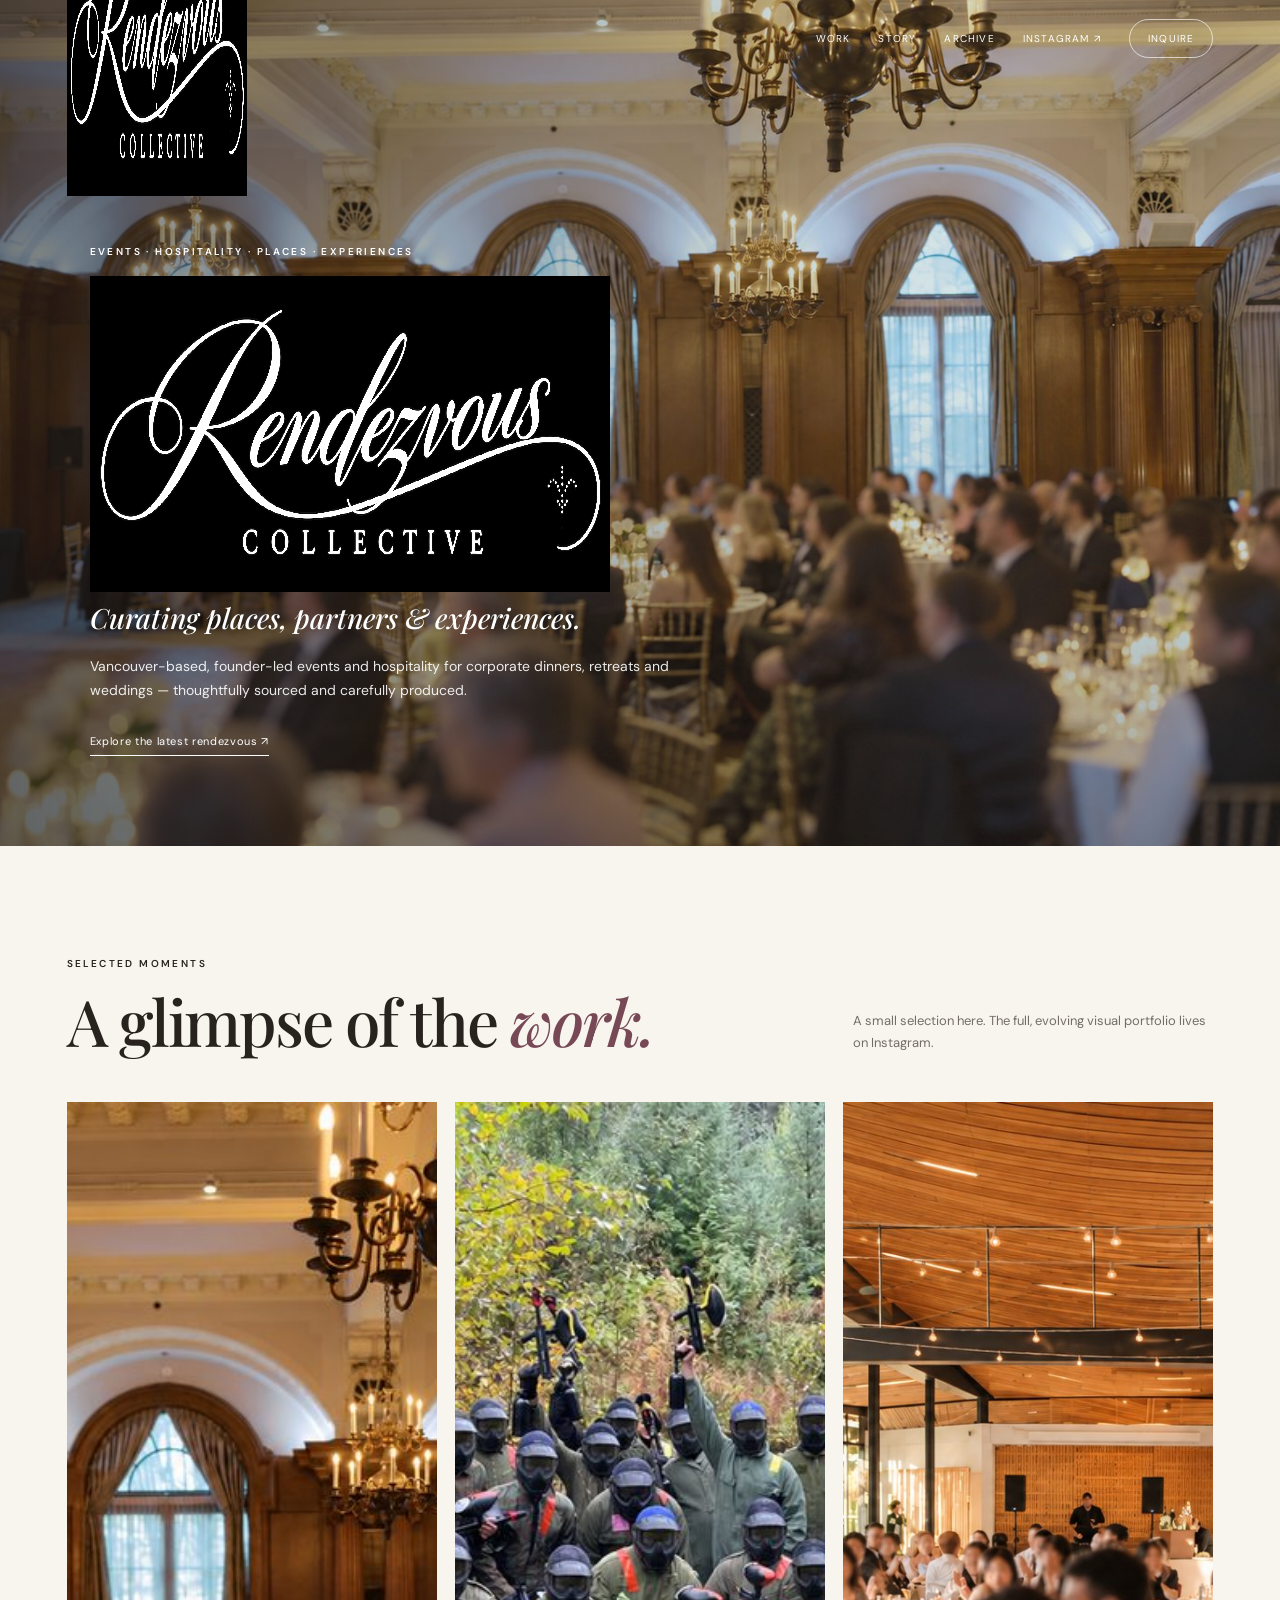
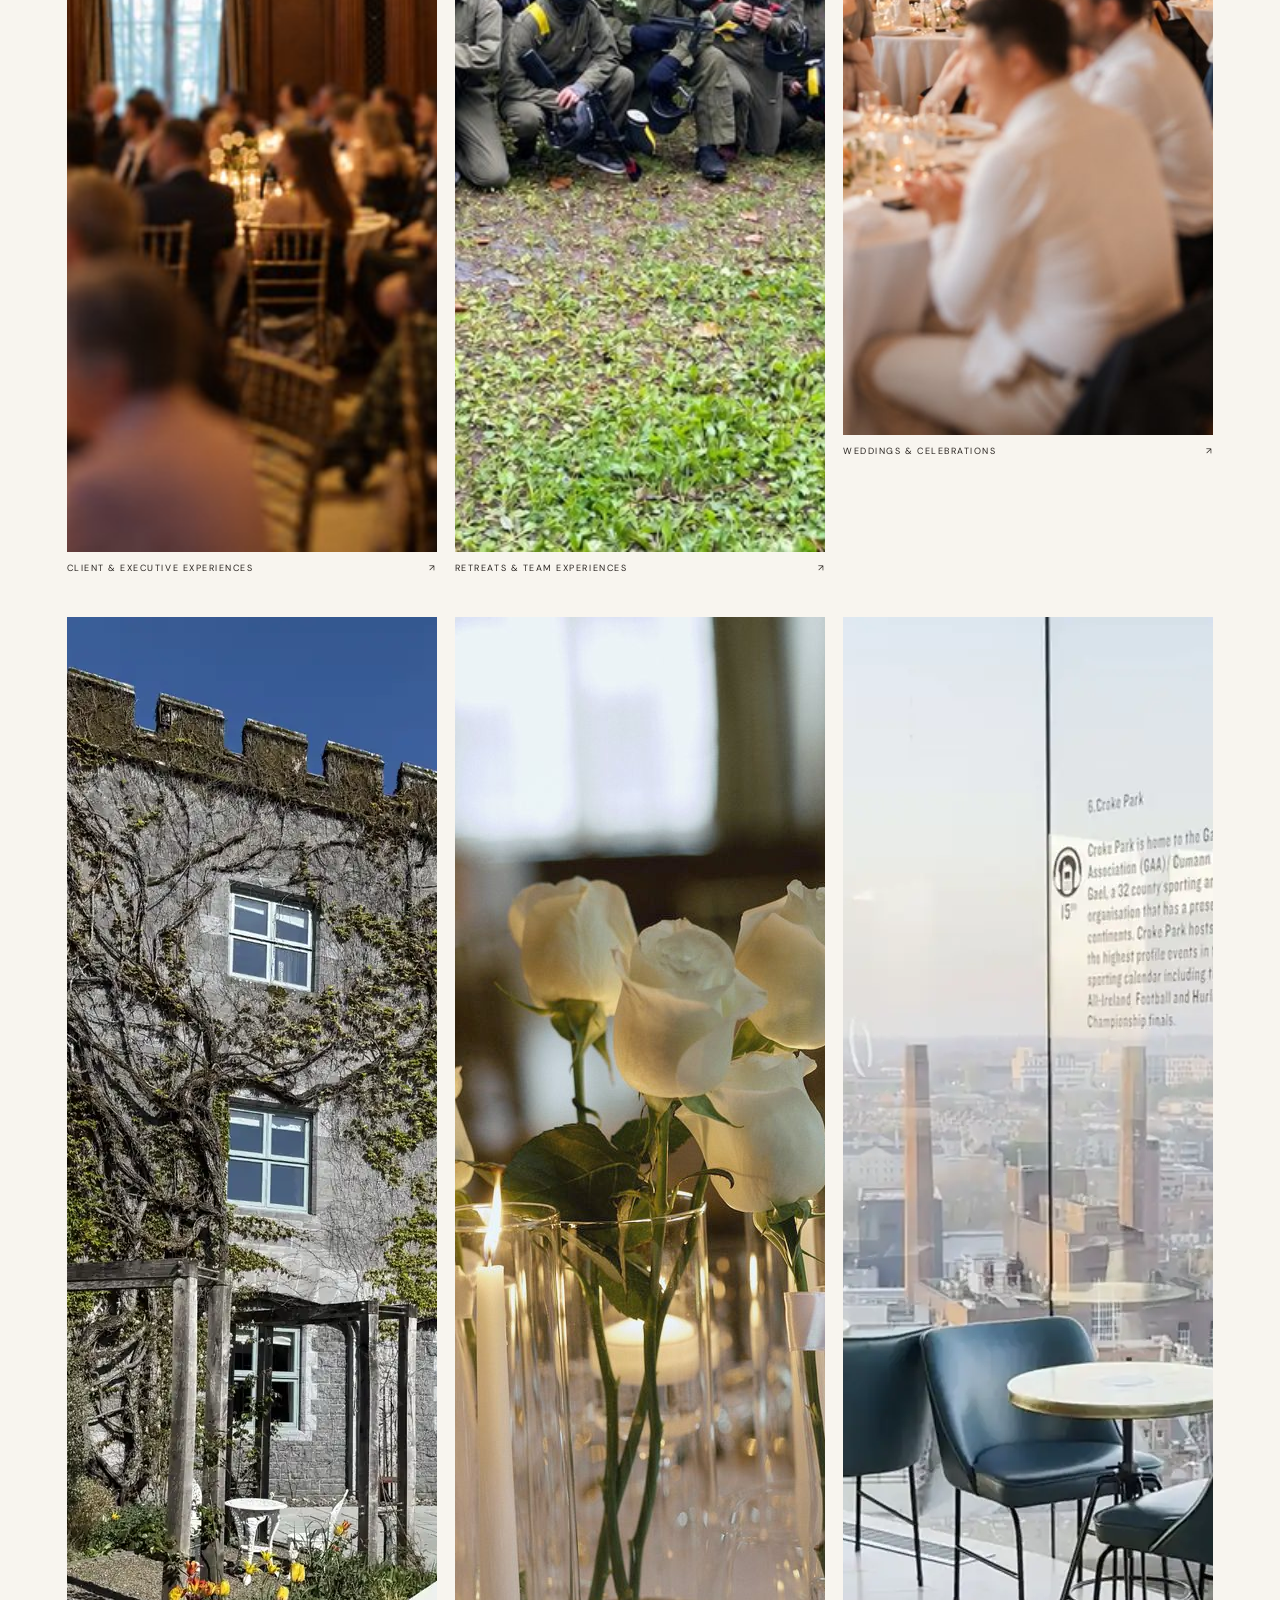
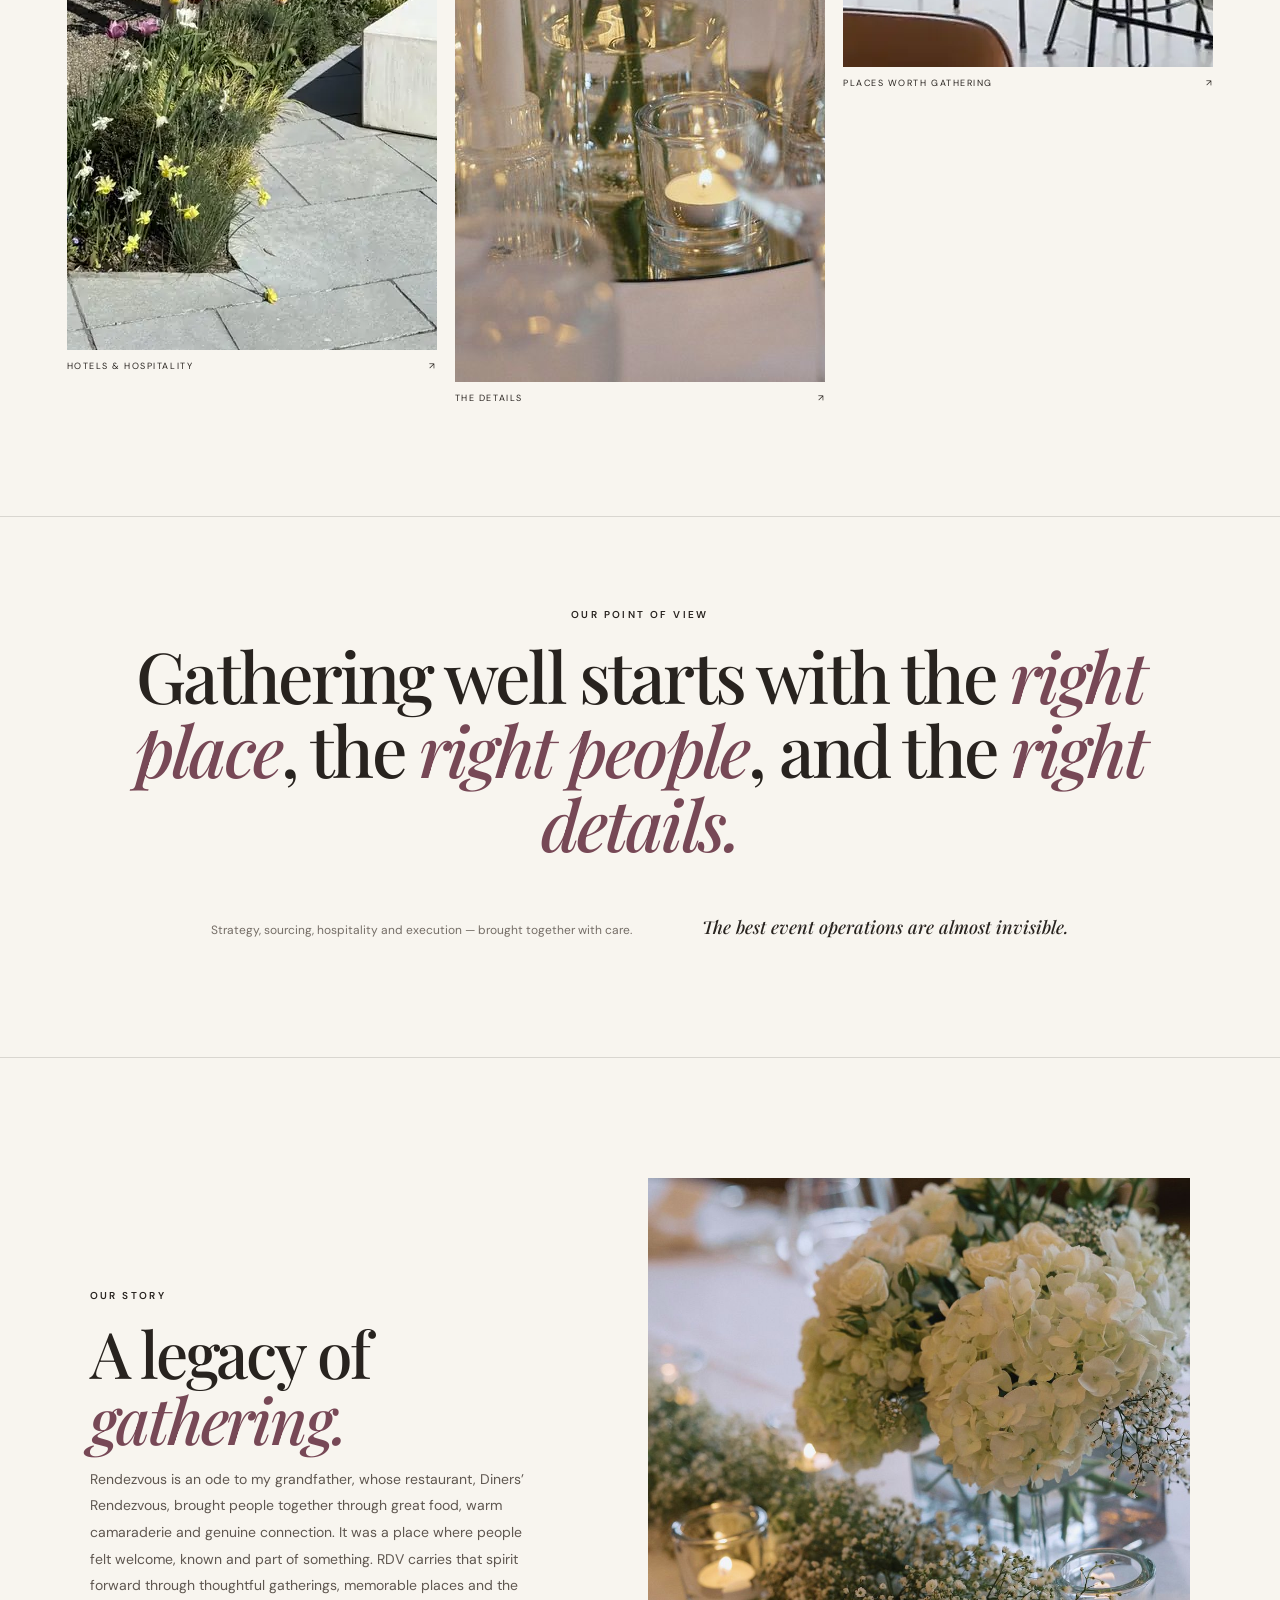
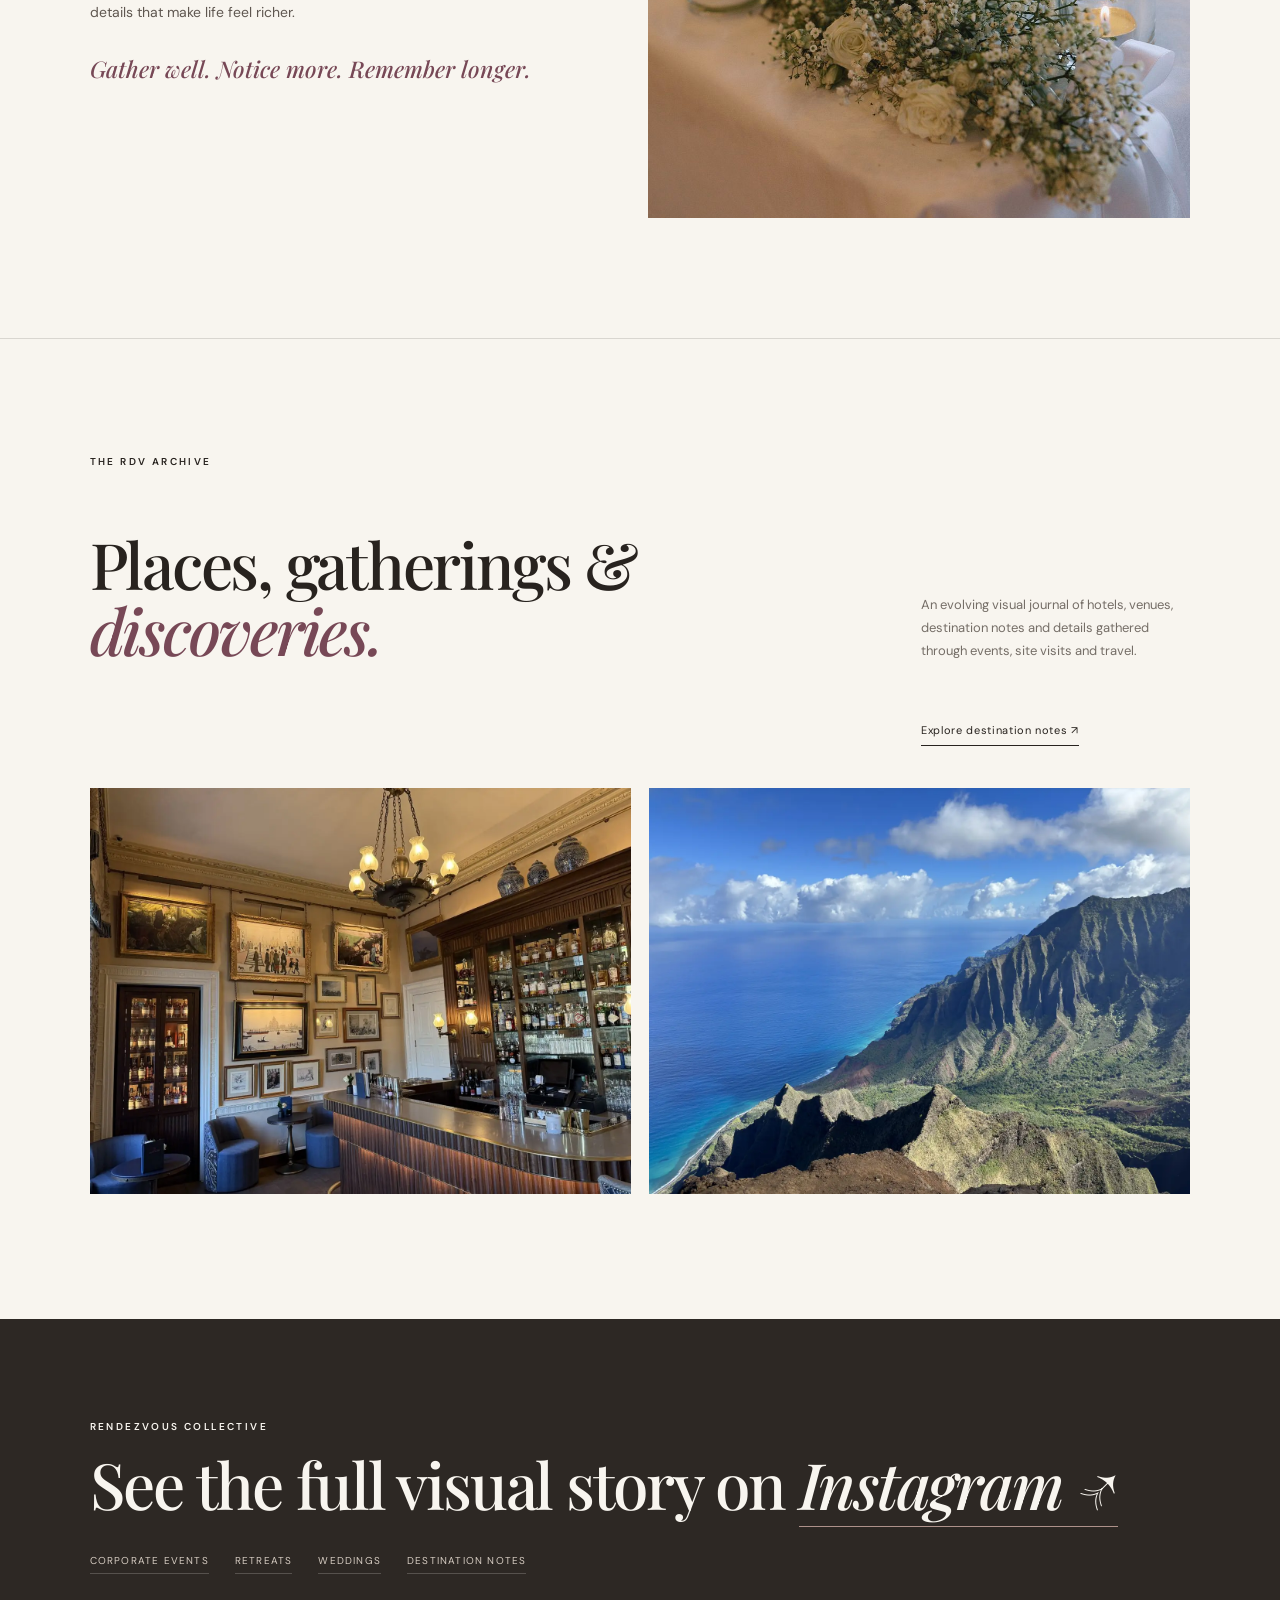
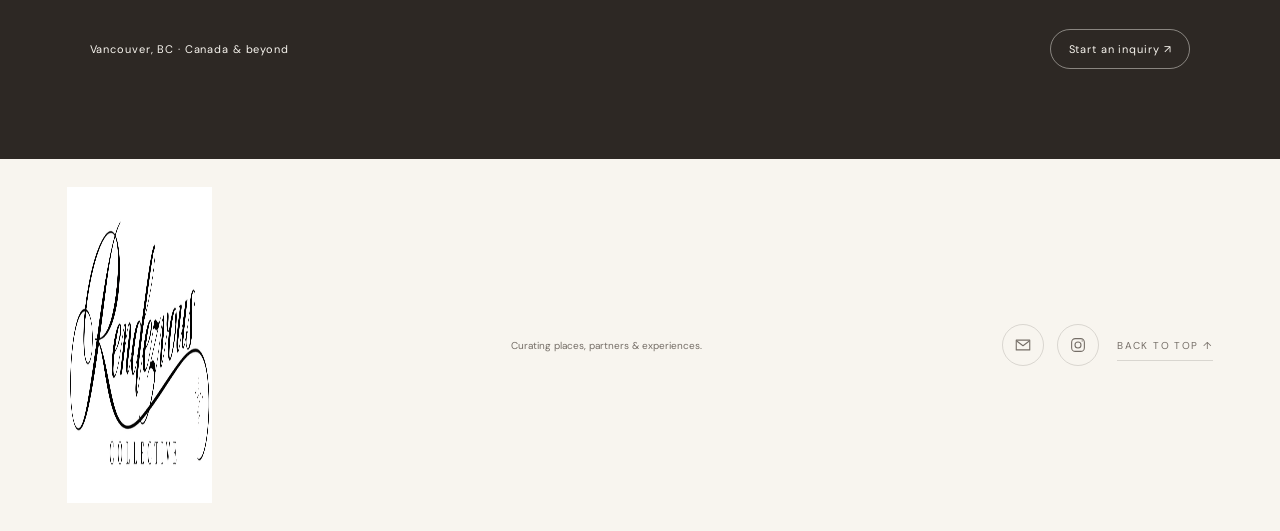
==== index.html @ acb3e533 "Finalize minimal RDV site with SEO foundations and buyer-persona pages" ====
<!doctype html>
<html lang="en-CA">
<head>
  <meta charset="UTF-8">
  <meta name="viewport" content="width=device-width, initial-scale=1">
  <meta name="theme-color" content="#f8f5ef">
  <meta name="robots" content="index,follow,max-image-preview:large,max-snippet:-1,max-video-preview:-1">
  <title>Rendezvous Collective | Vancouver Events, Retreats &amp; Weddings</title>
  <meta name="description" content="Vancouver event planning for corporate dinners, retreats and weddings, plus curated hotel, destination and travel notes from Rendezvous Collective.">
  <link rel="canonical" href="https://rdvcollective.com/">
  <link rel="preload" as="image" href="images/ky-ballroom-dinner.jpg" fetchpriority="high">
  <link rel="icon" href="favicon.svg?v=5" type="image/svg+xml">
  <link rel="icon" href="favicon.png?v=4" type="image/png">
  <link rel="apple-touch-icon" href="apple-touch-icon.png?v=4">
  <meta property="og:site_name" content="Rendezvous Collective">
  <meta property="og:locale" content="en_CA">
  <meta property="og:type" content="website">
  <meta property="og:url" content="https://rdvcollective.com/">
  <meta property="og:title" content="Rendezvous Collective | Vancouver Events, Retreats &amp; Weddings">
  <meta property="og:description" content="Thoughtful corporate dinners, retreats, weddings, hospitality and destination discoveries — based in Vancouver and inspired by places worth gathering.">
  <meta property="og:image" content="https://rdvcollective.com/images/ky-ballroom-dinner.jpg">
  <meta property="og:image:alt" content="Guests gathered in a chandelier-lit ballroom for an elegant dinner">
  <meta name="twitter:card" content="summary_large_image">
  <meta name="twitter:title" content="Rendezvous Collective | Vancouver Events, Retreats &amp; Weddings">
  <meta name="twitter:description" content="Curating places, partners &amp; experiences in Vancouver and beyond.">
  <meta name="twitter:image" content="https://rdvcollective.com/images/ky-ballroom-dinner.jpg">
  <link rel="stylesheet" href="styles.css?v=9">
  <script src="script.js?v=9" defer></script>
  <script type="application/ld+json">
  {
    "@context":"https://schema.org",
    "@graph":[
      {
        "@type":"Organization",
        "@id":"https://rdvcollective.com/#organization",
        "name":"Rendezvous Collective",
        "url":"https://rdvcollective.com/",
        "logo":"https://rdvcollective.com/images/rdv-horizontal-logo.png",
        "email":"alaina@rdvcollective.com",
        "sameAs":["https://www.instagram.com/therdvcollective/"],
        "founder":{"@type":"Person","name":"Alaina Wong"},
        "areaServed":[
          {"@type":"City","name":"Vancouver"},
          {"@type":"AdministrativeArea","name":"British Columbia"},
          {"@type":"Country","name":"Canada"}
        ],
        "knowsAbout":["Corporate events","Corporate dinners","Corporate retreats","Weddings","Hospitality","Hotels","Destination travel"]
      },
      {
        "@type":"WebSite",
        "@id":"https://rdvcollective.com/#website",
        "url":"https://rdvcollective.com/",
        "name":"Rendezvous Collective",
        "publisher":{"@id":"https://rdvcollective.com/#organization"},
        "inLanguage":"en-CA"
      }
    ]
  }
  </script>
</head>
<body>
<header class="header">
  <a href="#top" class="brand" aria-label="Rendezvous Collective home"><img src="images/rdv-horizontal-logo.png" alt="Rendezvous Collective" width="789" height="316"></a>
  <nav aria-label="Primary navigation"><a href="#work">Work</a><a href="#story">Story</a><a href="#archive">Archive</a><a href="https://www.instagram.com/therdvcollective/" target="_blank" rel="noopener">Instagram ↗</a><a class="inquire" href="mailto:alaina@rdvcollective.com?subject=Rendezvous%20Collective%20Inquiry">Inquire</a></nav>
</header>
<main id="top">
<section class="hero" aria-labelledby="home-title">
  <img class="hero-image" src="images/ky-ballroom-dinner.jpg" alt="Guests gathered in a chandelier-lit ballroom for an elegant dinner" width="1448" height="1086" fetchpriority="high" decoding="async">
  <div class="hero-overlay" aria-hidden="true"></div>
  <div class="hero-copy">
    <p class="eyebrow light">EVENTS · HOSPITALITY · PLACES · EXPERIENCES</p>
    <img class="hero-logo" src="images/rdv-horizontal-logo.png" alt="" width="789" height="316" aria-hidden="true">
    <h1 class="sr-only" id="home-title">Rendezvous Collective — Vancouver corporate events, retreats, weddings and hospitality</h1>
    <p class="tagline">Curating places, partners &amp; experiences.</p>
    <p class="hero-intro">Vancouver-based, founder-led events and hospitality for corporate dinners, retreats and weddings — thoughtfully sourced and carefully produced.</p>
    <a class="arrow-link light" href="https://www.instagram.com/therdvcollective/" target="_blank" rel="noopener">Explore the latest rendezvous ↗</a>
  </div>
</section>

<section class="work" id="work" aria-labelledby="work-title">
  <div class="heading-row">
    <div><p class="eyebrow">SELECTED MOMENTS</p><h2 id="work-title">A glimpse of the <em>work.</em></h2></div>
    <p class="intro">A small selection here. The full, evolving visual portfolio lives on Instagram.</p>
  </div>
  <div class="work-grid">
    <a class="work-item" href="corporate-events-vancouver/"><img src="images/corp-event-ballroom.jpg" alt="Guests networking at a formal chandelier-lit corporate dinner" width="1400" height="1050" loading="lazy" decoding="async"><span>Client &amp; executive experiences <b>↗</b></span></a>
    <a class="work-item" href="corporate-retreats-vancouver/"><img src="images/corp-retreat-paintball.jpg" alt="Corporate team gathered outdoors for a paintball retreat activity" width="1400" height="1050" loading="lazy" decoding="async"><span>Retreats &amp; team experiences <b>↗</b></span></a>
    <a class="work-item" href="weddings-vancouver/"><img src="images/wedding-golden-reception.jpg" alt="Guests celebrating at a warm, sunlit wedding reception" width="1400" height="933" loading="lazy" decoding="async"><span>Weddings &amp; celebrations <b>↗</b></span></a>
    <a class="work-item" href="#archive"><img src="images/rdv-hospitality-property.webp" alt="Ivy-covered heritage hospitality property with a garden terrace" width="1000" height="1333" loading="lazy" decoding="async"><span>Hotels &amp; hospitality <b>↗</b></span></a>
    <a class="work-item details-item" href="https://www.instagram.com/therdvcollective/" target="_blank" rel="noopener"><img src="images/ky-roses-10.jpg" alt="White roses, candlelight and table number ten at an elegant reception" width="1024" height="1365" loading="lazy" decoding="async"><span>The details <b>↗</b></span></a>
    <a class="work-item" href="#archive"><img src="images/rdv-city-view-lounge.webp" alt="Modern city-view lounge with floor-to-ceiling windows and seating for gatherings" width="1400" height="1050" loading="lazy" decoding="async"><span>Places worth gathering <b>↗</b></span></a>
  </div>
</section>

<section class="point" aria-labelledby="point-title">
  <p class="eyebrow">OUR POINT OF VIEW</p>
  <h2 id="point-title">Gathering well starts with the <em>right place</em>, the <em>right people</em>, and the <em>right details.</em></h2>
  <div class="point-footer"><p>Strategy, sourcing, hospitality and execution — brought together with care.</p><p class="serif-small">The best event operations are almost invisible.</p></div>
</section>

<section class="story" id="story" aria-labelledby="story-title">
  <div class="story-copy">
    <p class="eyebrow">OUR STORY</p>
    <h2 id="story-title">A legacy of <em>gathering.</em></h2>
    <p>Rendezvous is an ode to my grandfather, whose restaurant, Diners’ Rendezvous, brought people together through great food, warm camaraderie and genuine connection. It was a place where people felt welcome, known and part of something. RDV carries that spirit forward through thoughtful gatherings, memorable places and the details that make life feel richer.</p>
    <p class="signature">Gather well. Notice more. Remember longer.</p>
  </div>
  <img class="story-image" src="images/ky-florals.jpg" alt="White hydrangeas, roses and candlelight at an elegant gathering" width="1024" height="1365" loading="lazy" decoding="async">
</section>

<section class="archive" id="archive" aria-labelledby="archive-title">
  <div class="archive-heading">
    <p class="eyebrow">THE RDV ARCHIVE</p>
    <h2 id="archive-title">Places, gatherings &amp; <em>discoveries.</em></h2>
    <p>An evolving visual journal of hotels, venues, destination notes and details gathered through events, site visits and travel.</p>
    <a class="arrow-link" href="destination-notes/">Explore destination notes ↗</a>
  </div>
  <div class="archive-images" aria-label="Hospitality and destination discoveries">
    <img src="images/rdv-hospitality-bar.webp" alt="Warm wood-panelled hospitality bar with artwork and a curated bottle display" width="1400" height="1050" loading="lazy" decoding="async">
    <img src="images/rdv-destination-coast.webp" alt="Dramatic green mountain ridges meeting the blue Pacific Ocean" width="1400" height="1050" loading="lazy" decoding="async">
  </div>
</section>

<section class="closing" aria-labelledby="closing-title">
  <p class="eyebrow">RENDEZVOUS COLLECTIVE</p>
  <h2 id="closing-title">See the full visual story on <a href="https://www.instagram.com/therdvcollective/" target="_blank" rel="noopener">Instagram ↗</a></h2>
  <nav class="audience-links" aria-label="Explore Rendezvous Collective"><a href="corporate-events-vancouver/">Corporate events</a><a href="corporate-retreats-vancouver/">Retreats</a><a href="weddings-vancouver/">Weddings</a><a href="destination-notes/">Destination notes</a></nav>
  <div class="closing-bottom"><span>Vancouver, BC · Canada &amp; beyond</span><a class="inquire dark" href="mailto:alaina@rdvcollective.com?subject=Rendezvous%20Collective%20Inquiry">Start an inquiry ↗</a></div>
</section>
</main>
<footer class="footer">
  <a href="#top" class="footer-brand" aria-label="Back to top"><img class="footer-logo" src="images/rdv-horizontal-logo.png" alt="Rendezvous Collective" width="789" height="316"></a>
  <span class="footer-tagline">Curating places, partners &amp; experiences.</span>
  <div class="footer-actions" aria-label="Contact and navigation">
    <a class="icon-link" href="mailto:alaina@rdvcollective.com" aria-label="Email alaina@rdvcollective.com" title="Email alaina@rdvcollective.com"><svg viewBox="0 0 24 24" aria-hidden="true"><path d="M3 5.5h18v13H3z"/><path d="m4 7 8 6 8-6"/></svg></a>
    <a class="icon-link" href="https://www.instagram.com/therdvcollective/" target="_blank" rel="noopener" aria-label="Instagram @therdvcollective" title="Instagram @therdvcollective"><svg viewBox="0 0 24 24" aria-hidden="true"><rect x="3.5" y="3.5" width="17" height="17" rx="5"/><circle cx="12" cy="12" r="4"/><circle cx="17.6" cy="6.5" r=".8" class="fill-dot"/></svg></a>
    <a class="footer-top" href="#top">Back to top <span aria-hidden="true">↑</span></a>
  </div>
</footer>
<a class="floating-top" href="#top" aria-label="Back to top" data-floating-top><span>Top</span><b aria-hidden="true">↑</b></a>
</body>
</html>
---- styles.css ----
@font-face{font-family:"DM Sans";src:url("fonts/dm-sans-400.ttf") format("truetype");font-weight:400;font-style:normal;font-display:swap}@font-face{font-family:"DM Sans";src:url("fonts/dm-sans-600.ttf") format("truetype");font-weight:600;font-style:normal;font-display:swap}@font-face{font-family:"Playfair Display";src:url("fonts/playfair-500.ttf") format("truetype");font-weight:500;font-style:normal;font-display:swap}@font-face{font-family:"Playfair Display";src:url("fonts/playfair-italic-500.ttf") format("truetype");font-weight:500;font-style:italic;font-display:swap}:root{--paper:#f8f5ef;--ink:#28231f;--muted:#756e67;--wine:#774856;--line:rgba(40,35,31,.15);--serif:"Playfair Display",Georgia,serif;--sans:"DM Sans",Arial,sans-serif}*{box-sizing:border-box}html{scroll-behavior:smooth}body{margin:0;background:var(--paper);color:var(--ink);font-family:var(--sans);line-height:1.5}img{display:block;max-width:100%;width:100%}a{text-decoration:none;color:inherit}button{font:inherit;color:inherit}.sr-only{position:absolute;width:1px;height:1px;padding:0;margin:-1px;overflow:hidden;clip:rect(0,0,0,0);white-space:nowrap;border:0}.eyebrow{font-size:10px;letter-spacing:.24em;font-weight:600;margin:0 0 17px;text-transform:uppercase}.light{color:#fff}.header{height:76px;padding:0 5.2vw;display:flex;align-items:center;justify-content:space-between;position:absolute;top:0;left:0;right:0;z-index:5;color:#fff}.brand{width:180px}.brand img{filter:invert(1) brightness(10)}nav{display:flex;gap:28px;align-items:center;font-size:10px;letter-spacing:.12em;text-transform:uppercase}.inquire{border:1px solid rgba(255,255,255,.65);border-radius:999px;padding:11px 18px}.hero{height:94vh;min-height:720px;position:relative;overflow:hidden}.hero-image{position:absolute;inset:0;height:100%;object-fit:cover;object-position:center}.hero-overlay{position:absolute;inset:0;background:linear-gradient(90deg,rgba(20,15,13,.52),rgba(20,15,13,.08) 70%),linear-gradient(0deg,rgba(20,15,13,.25),transparent 55%)}.hero-copy{position:absolute;left:7vw;bottom:10vh;max-width:680px;color:#fff}.hero-logo{width:min(520px,55vw);filter:invert(1) brightness(10);margin-bottom:7px}.tagline{font:italic 28px var(--serif);margin:0 0 18px}.hero-intro{font-size:14px;line-height:1.75;max-width:600px;color:rgba(255,255,255,.9);margin:0 0 25px}.arrow-link{display:inline-block;border-bottom:1px solid currentColor;padding-bottom:6px;font-size:11px;letter-spacing:.06em}.work{padding:110px 5.2vw}.heading-row{display:grid;grid-template-columns:1fr 360px;gap:60px;align-items:end;margin-bottom:48px}.heading-row h2,.story h2,.archive h2,.closing h2{font:500 clamp(44px,5vw,76px)/1.03 var(--serif);letter-spacing:-.035em;margin:0}.heading-row h2 em,.story h2 em,.archive h2 em,.point h2 em{font-style:italic;color:var(--wine);font-weight:400}.intro{font-size:13px;line-height:1.7;color:var(--muted);margin:0}.work-grid{display:grid;grid-template-columns:repeat(3,1fr);gap:42px 18px}.work-item img{aspect-ratio:4/3;object-fit:cover}.work-item:nth-child(2) img{object-position:center 34%}.work-item:nth-child(4) img{object-position:center 50%}.details-item img{object-position:center 29%}.work-item span{display:flex;justify-content:space-between;gap:15px;margin-top:10px;text-transform:uppercase;font-size:9px;letter-spacing:.17em}.work-item b{font-weight:400}.work-item img{transition:transform .55s ease,filter .35s ease}.work-item:hover img{transform:scale(1.018);filter:saturate(.95)}.point{padding:90px 10vw 100px;border-top:1px solid var(--line);border-bottom:1px solid var(--line);text-align:center}.point h2{font:500 clamp(44px,5.5vw,78px)/1.05 var(--serif);letter-spacing:-.04em;max-width:1100px;margin:0 auto}.point-footer{display:flex;justify-content:center;gap:70px;align-items:baseline;margin-top:36px;font-size:12px;color:var(--muted)}.serif-small{font:italic 18px var(--serif);color:var(--ink)!important}.story{padding:120px 7vw;display:grid;grid-template-columns:.9fr 1.1fr;gap:9vw;align-items:center}.story-copy>p:not(.eyebrow):not(.signature){font-size:14px;line-height:1.9;color:#5f5750;max-width:560px}.signature{font:italic 23px var(--serif);color:var(--wine);margin-top:28px}.story-image{height:640px;object-fit:cover}.archive{padding:115px 7vw 125px;border-top:1px solid var(--line)}.archive-heading{display:grid;grid-template-columns:.75fr 1.15fr .7fr;gap:50px;align-items:end;margin-bottom:42px}.archive-heading .eyebrow{grid-column:1}.archive-heading h2{grid-column:1/3;grid-row:2;margin-top:-5px}.archive-heading>p:not(.eyebrow){grid-column:3;grid-row:2;font-size:13px;line-height:1.75;color:var(--muted);margin:0}.archive-heading .arrow-link{grid-column:3;grid-row:3;justify-self:start;margin-top:10px}.archive-images{display:grid;grid-template-columns:1fr 1fr;gap:18px}.archive-images img{aspect-ratio:4/3;height:auto;object-fit:cover}.closing{padding:100px 7vw 90px;background:#2d2824;color:#f8f5ef}.closing h2{max-width:1050px}.closing h2 a{font-style:italic;border-bottom:1px solid #ae918a}.audience-links{margin-top:36px;display:flex;flex-wrap:wrap;gap:12px 26px;color:#d6ccc2}.audience-links a{border-bottom:1px solid rgba(248,245,239,.2);padding-bottom:5px}.closing-bottom{display:flex;justify-content:space-between;align-items:center;margin-top:55px;font-size:11px;letter-spacing:.08em}.inquire.dark{border-color:rgba(248,245,239,.45)}.footer{min-height:110px;padding:28px 5.2vw;display:grid;grid-template-columns:auto 1fr auto;gap:34px;align-items:center;color:var(--muted);font-size:10px}.footer-brand{width:145px}.footer-logo{width:145px}.footer-tagline{text-align:center}.footer-actions{display:flex;align-items:center;gap:13px}.icon-link{width:42px;height:42px;border:1px solid var(--line);border-radius:999px;display:grid;place-items:center;transition:border-color .2s,color .2s,transform .2s;background:transparent}.icon-link:hover{border-color:var(--wine);color:var(--wine);transform:translateY(-2px)}.icon-link svg{width:18px;height:18px;fill:none;stroke:currentColor;stroke-width:1.45;stroke-linecap:round;stroke-linejoin:round}.icon-link .fill-dot{fill:currentColor;stroke:none}.footer-top{margin-left:5px;text-transform:uppercase;letter-spacing:.14em;border-bottom:1px solid var(--line);padding:9px 0 7px;transition:color .2s,border-color .2s}.footer-top:hover{color:var(--wine);border-color:var(--wine)}.floating-top{position:fixed;right:0;top:52%;z-index:20;width:42px;padding:15px 0 13px;background:rgba(248,245,239,.94);border:1px solid var(--line);border-right:0;border-radius:12px 0 0 12px;display:flex;flex-direction:column;align-items:center;gap:7px;color:var(--ink);box-shadow:0 8px 30px rgba(40,35,31,.06);opacity:0;pointer-events:none;transform:translateX(100%);transition:opacity .25s ease,transform .25s ease,background .2s}.floating-top span{font-size:8px;letter-spacing:.16em;text-transform:uppercase;writing-mode:vertical-rl;transform:rotate(180deg)}.floating-top b{font-size:13px;font-weight:400}.floating-top.is-visible{opacity:1;pointer-events:auto;transform:none}.floating-top:hover{background:#fff}.subpage .header{position:relative;color:var(--ink);border-bottom:1px solid var(--line)}.subpage .brand img{filter:none}.subpage .inquire{border-color:var(--line)}.sub-hero{padding:105px 7vw 80px;display:grid;grid-template-columns:1.05fr .95fr;gap:8vw;align-items:center;border-bottom:1px solid var(--line)}.sub-hero h1{font:500 clamp(46px,5.8vw,84px)/1.02 var(--serif);letter-spacing:-.04em;margin:0 0 25px}.sub-hero h1 em{color:var(--wine);font-style:italic;font-weight:400}.sub-hero p{font-size:15px;line-height:1.85;color:#5f5750;max-width:680px}.sub-hero img{aspect-ratio:4/3;object-fit:cover}.sub-content{padding:90px 7vw 110px;max-width:1250px;margin:auto}.sub-grid{display:grid;grid-template-columns:.72fr 1.28fr;gap:8vw;margin-bottom:80px}.sub-grid h2{font:500 clamp(34px,4vw,58px)/1.05 var(--serif);letter-spacing:-.03em;margin:0}.sub-copy p,.sub-copy li{font-size:14px;line-height:1.85;color:#5f5750}.sub-copy ul{padding-left:18px}.service-list{display:grid;grid-template-columns:repeat(2,1fr);gap:14px 34px;margin:28px 0 0;padding:0;list-style:none}.service-list li{border-top:1px solid var(--line);padding:14px 0}.sub-cta{padding:70px 7vw;background:#2d2824;color:#f8f5ef;display:flex;justify-content:space-between;gap:50px;align-items:center}.sub-cta h2{font:500 clamp(34px,4vw,58px)/1.05 var(--serif);margin:0}.sub-cta p{max-width:500px;color:#d5cbc2}.sub-footer-links{display:flex;gap:22px;flex-wrap:wrap;margin-top:25px;font-size:11px;text-transform:uppercase;letter-spacing:.11em}.breadcrumbs{font-size:10px;letter-spacing:.1em;text-transform:uppercase;color:var(--muted);margin-bottom:25px}.breadcrumbs a{border-bottom:1px solid var(--line)}@media(max-width:800px){.header{height:68px;padding:0 5vw}.brand{width:140px}.header nav a:not(.inquire):not([href*="instagram"]){display:none}.header nav{gap:12px}.hero{height:86vh;min-height:620px}.hero-copy{left:6vw;right:6vw;bottom:8vh}.hero-logo{width:84vw}.tagline{font-size:22px}.work,.story,.archive{padding:76px 6vw}.heading-row{display:block}.intro{margin-top:20px}.work-grid{grid-template-columns:1fr;gap:30px}.point{padding:72px 7vw}.point-footer{flex-direction:column;gap:8px;margin-top:28px}.story{grid-template-columns:1fr;gap:42px}.story-image{height:470px}.archive-heading{display:block}.archive-heading>p:not(.eyebrow){margin-top:20px}.archive-heading .arrow-link{margin-top:18px}.archive-images{grid-template-columns:1fr;gap:16px}.closing{padding:78px 7vw}.audience-links{display:grid;grid-template-columns:1fr 1fr;gap:14px}.closing-bottom{flex-direction:column;align-items:flex-start;gap:25px}.footer{padding:30px 6vw;grid-template-columns:1fr;gap:20px;align-items:start}.footer-tagline{text-align:left}.footer-actions{width:100%;justify-content:flex-start}.footer-top{margin-left:auto}.floating-top{top:auto;bottom:26px;width:40px;padding:12px 0}.floating-top span{display:none}.sub-hero{padding:68px 6vw 58px;grid-template-columns:1fr;gap:42px}.sub-content{padding:70px 6vw 85px}.sub-grid{grid-template-columns:1fr;gap:25px;margin-bottom:60px}.service-list{grid-template-columns:1fr}.sub-cta{padding:65px 6vw;display:block}.sub-cta a.inquire{display:inline-block;margin-top:20px}}@media(prefers-reduced-motion:reduce){html{scroll-behavior:auto}.work-item img{transition:none}.floating-top{transition:none}}
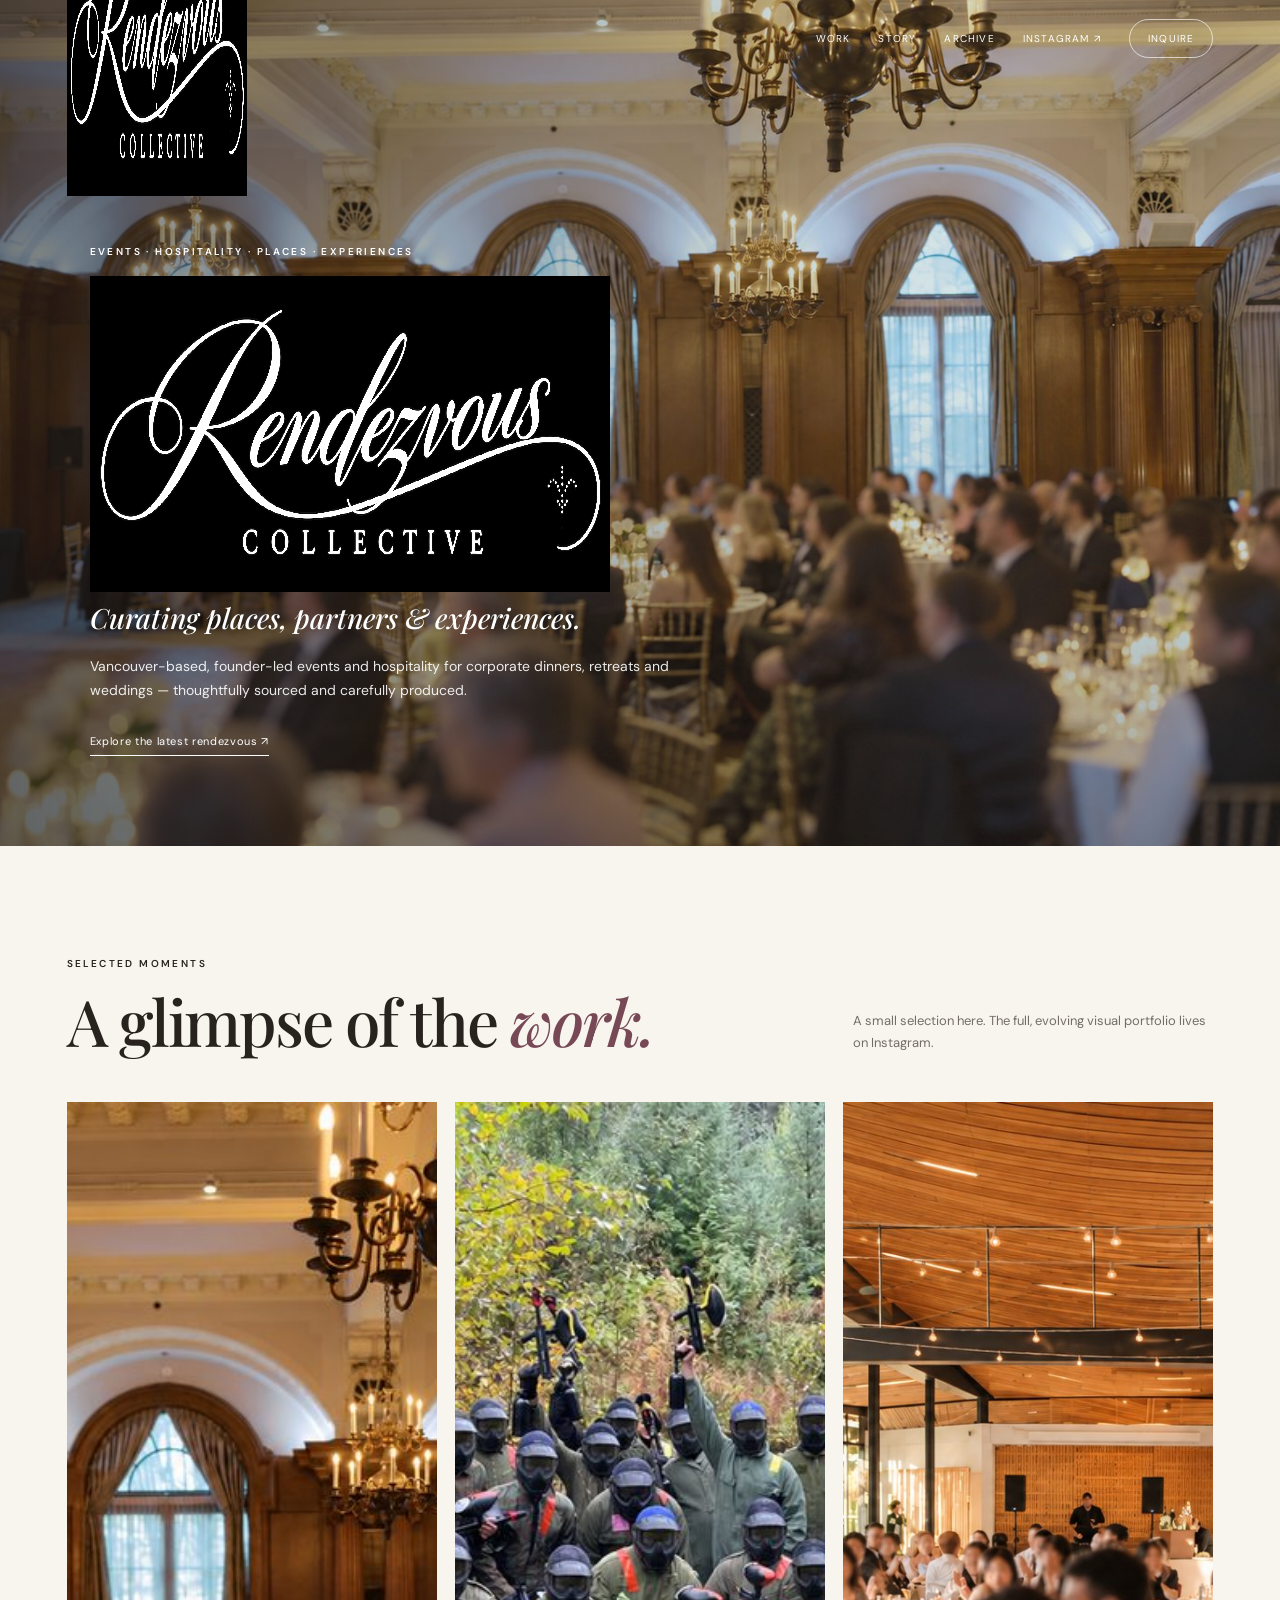
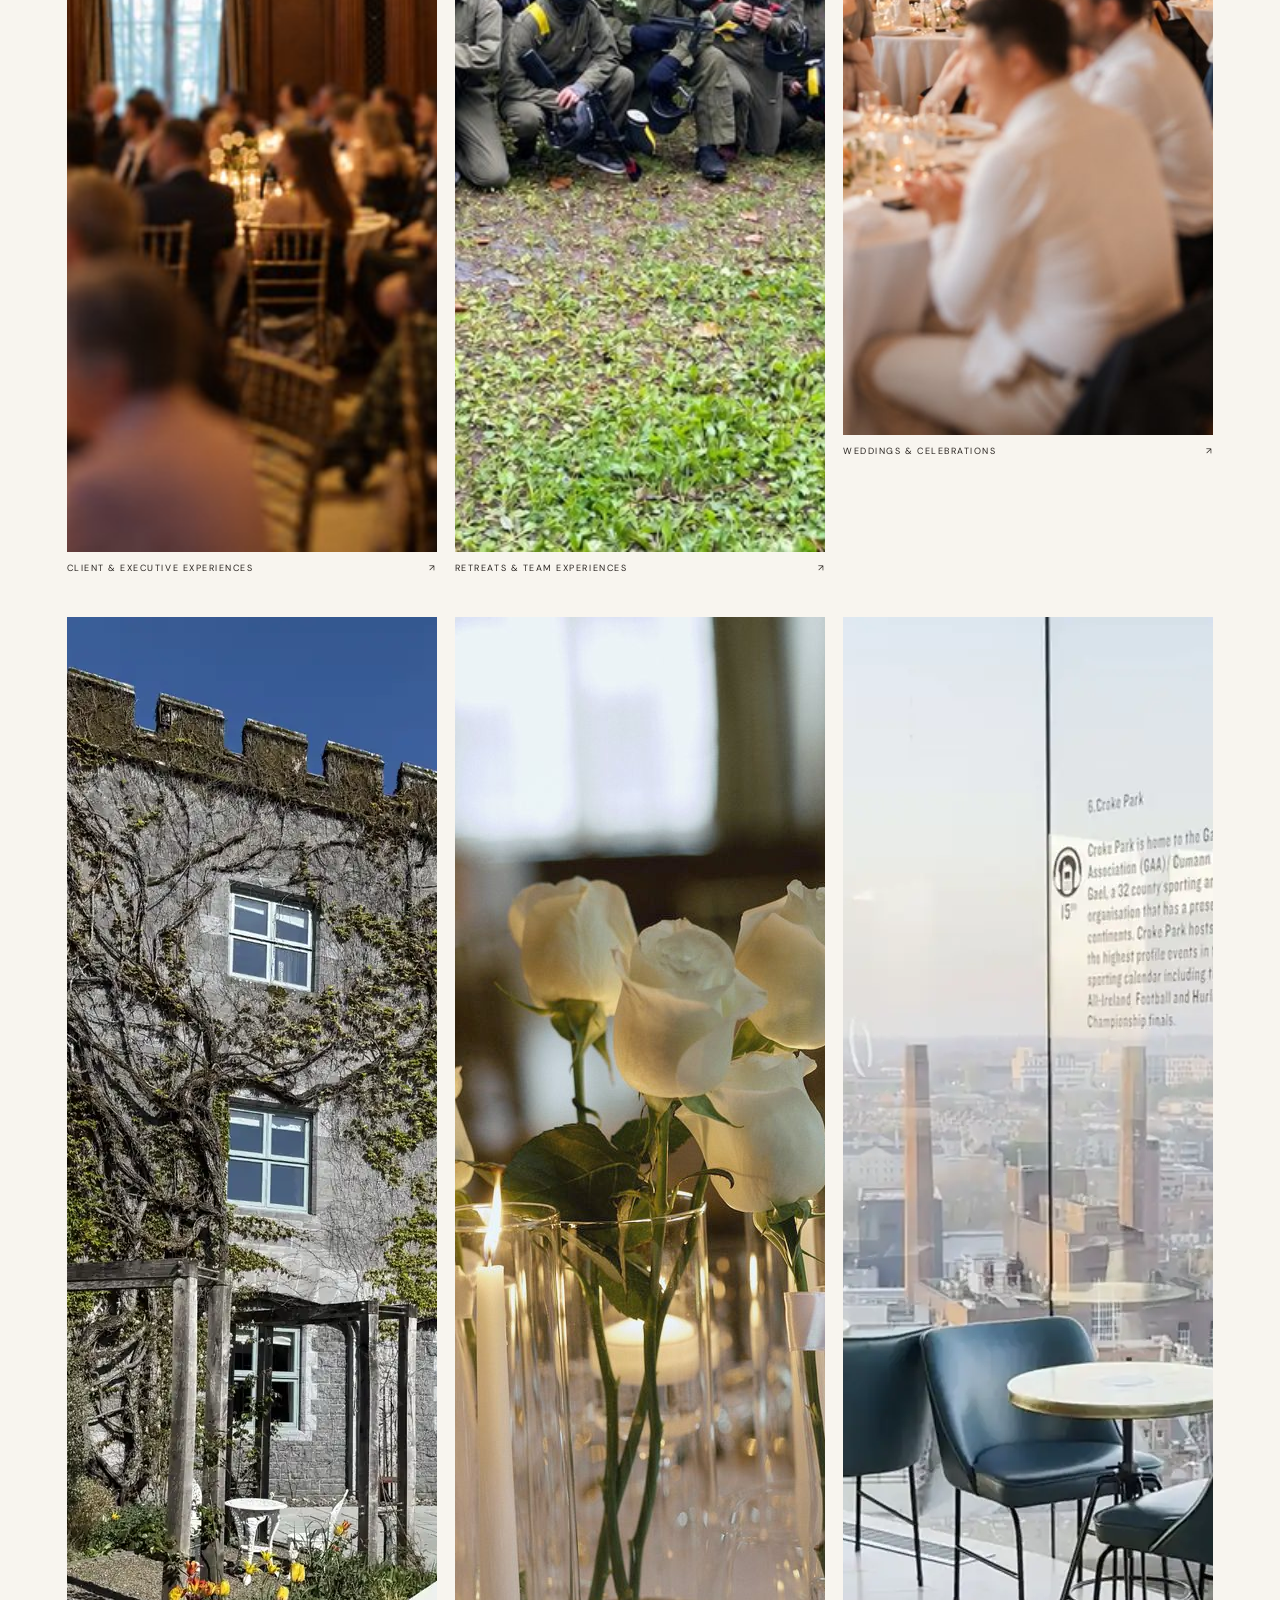
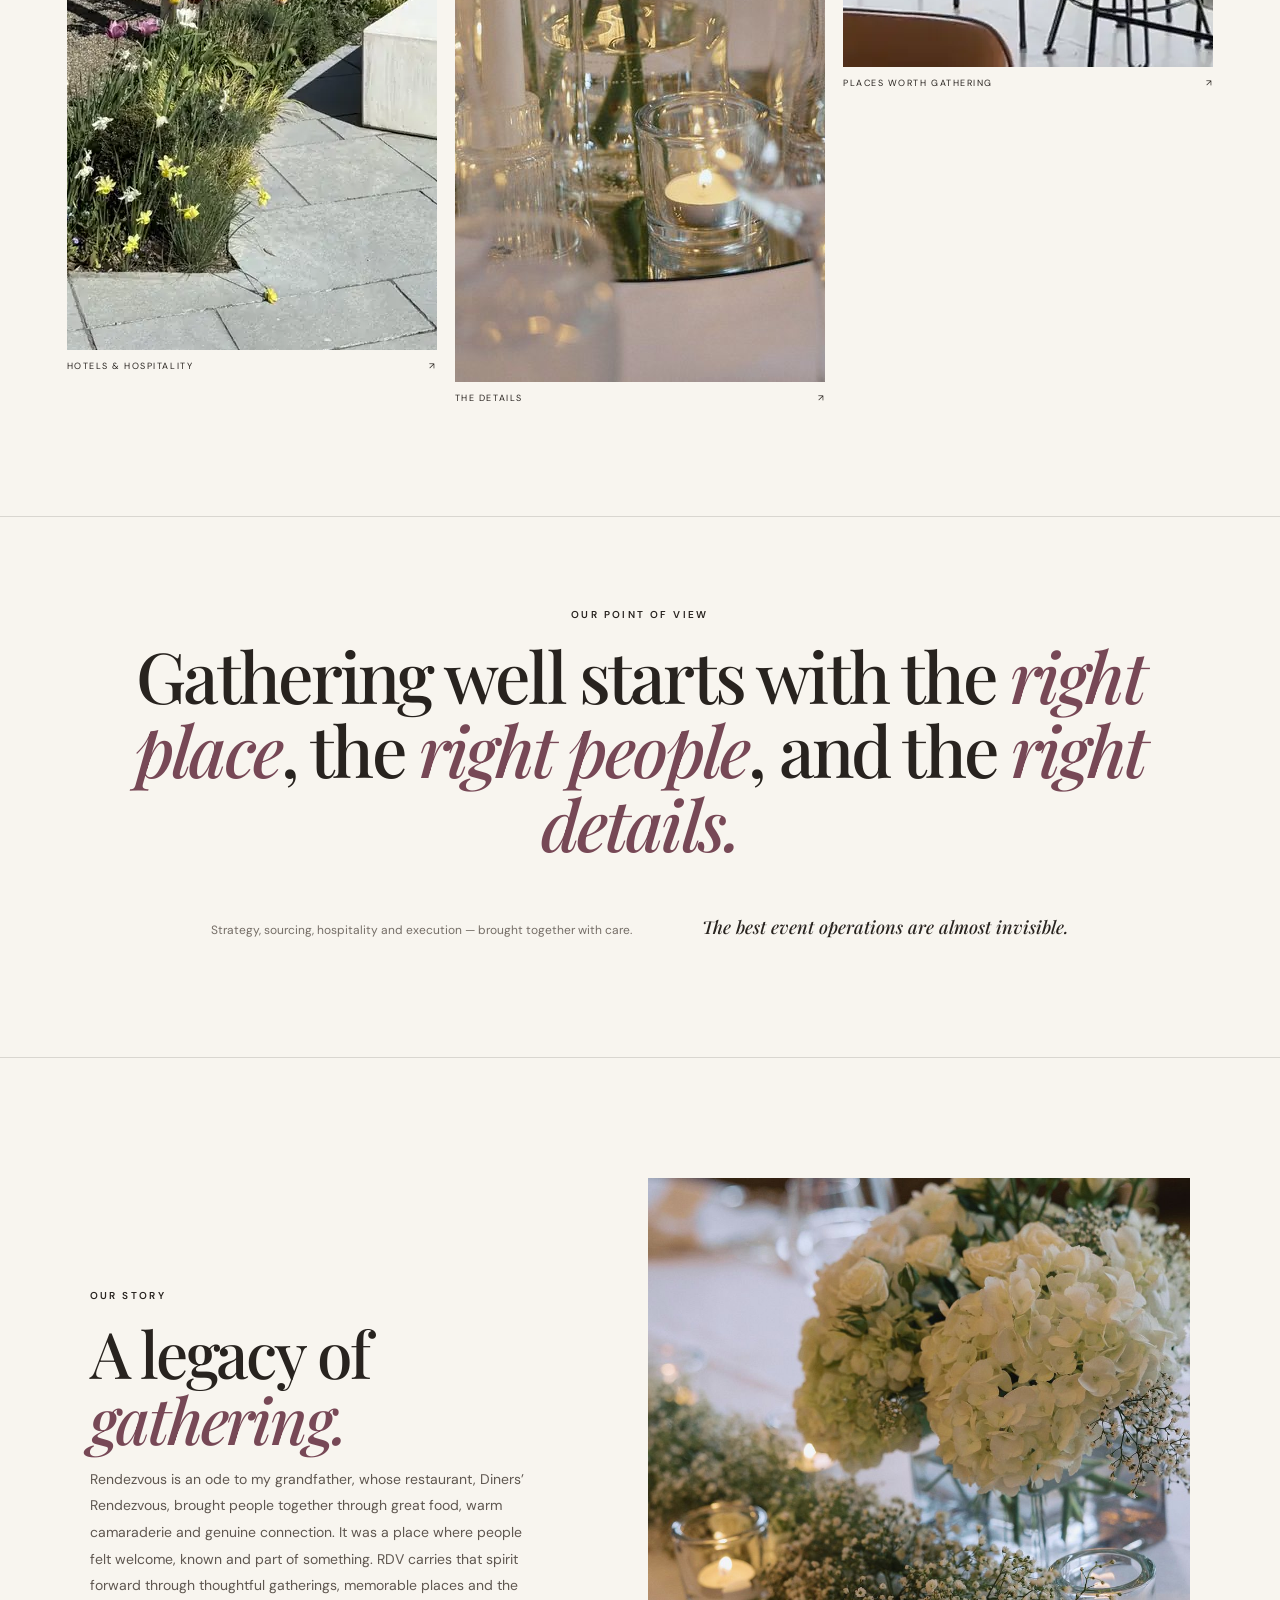
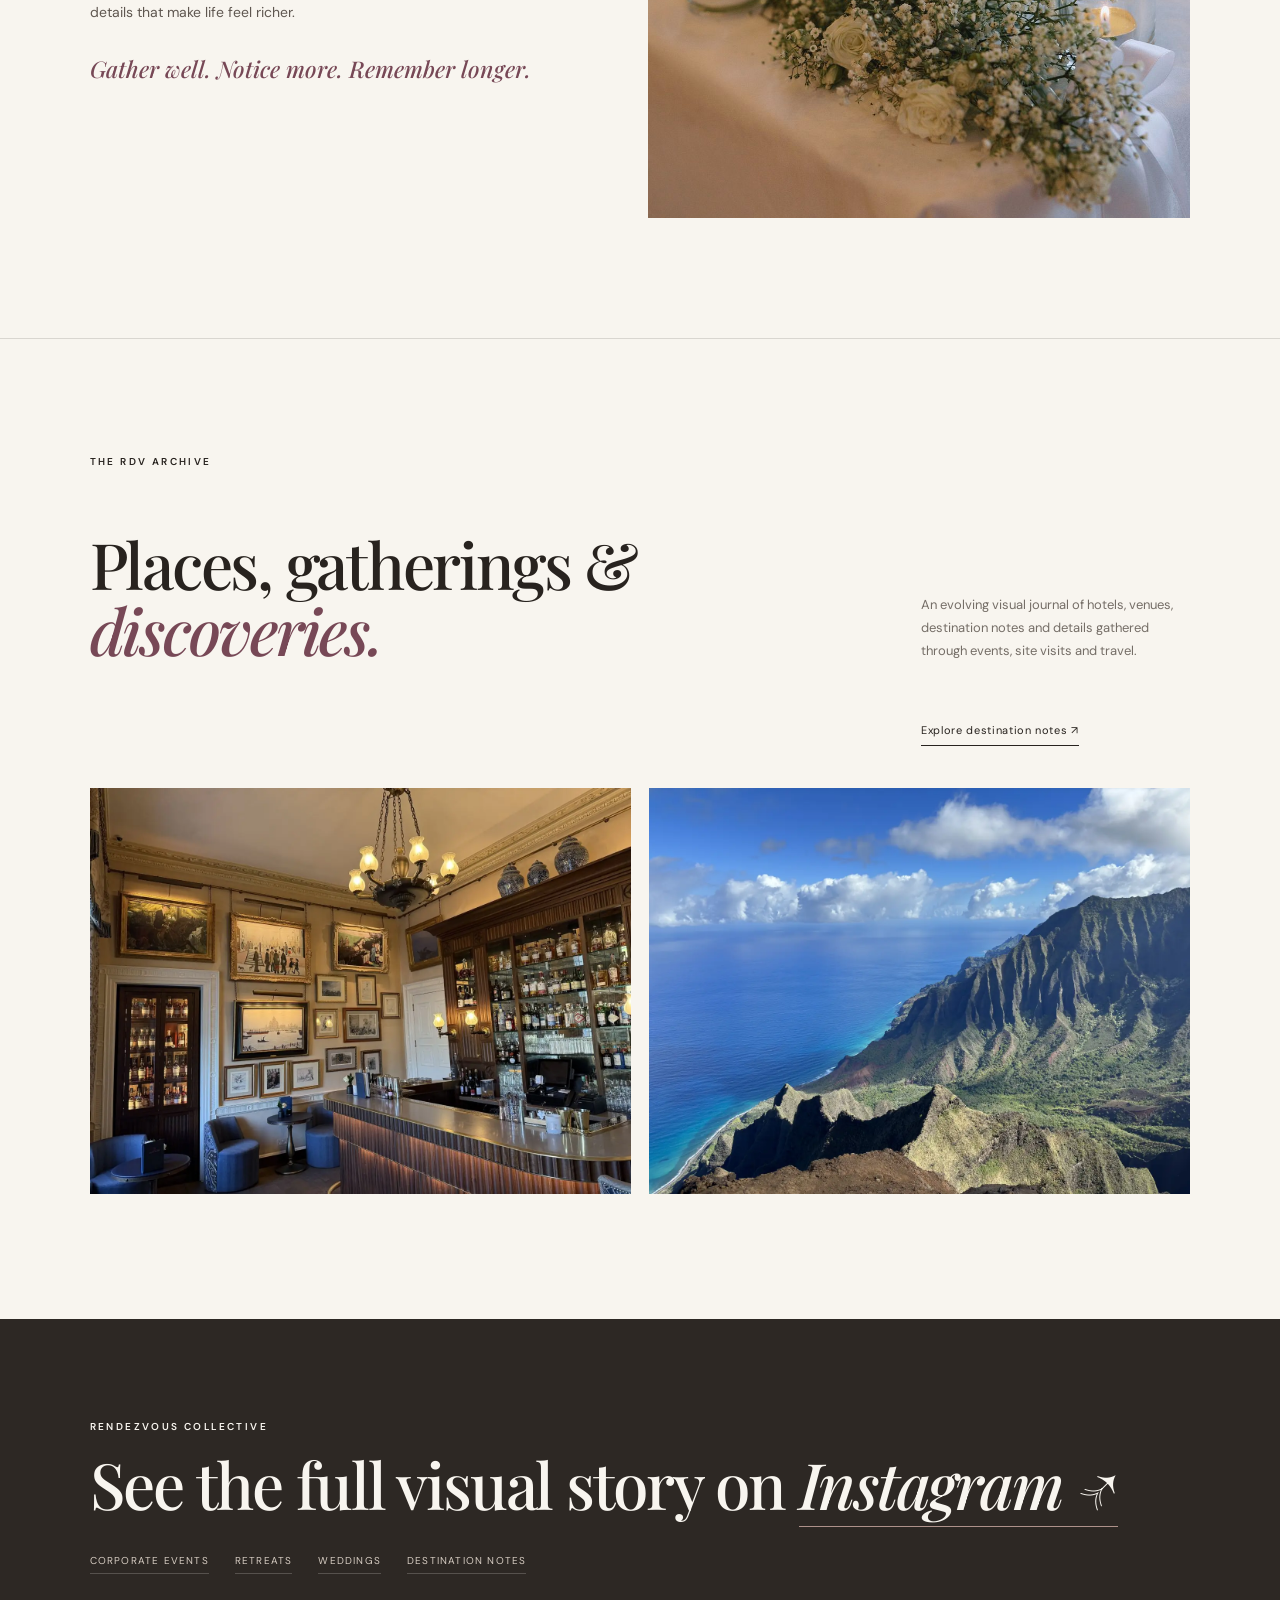
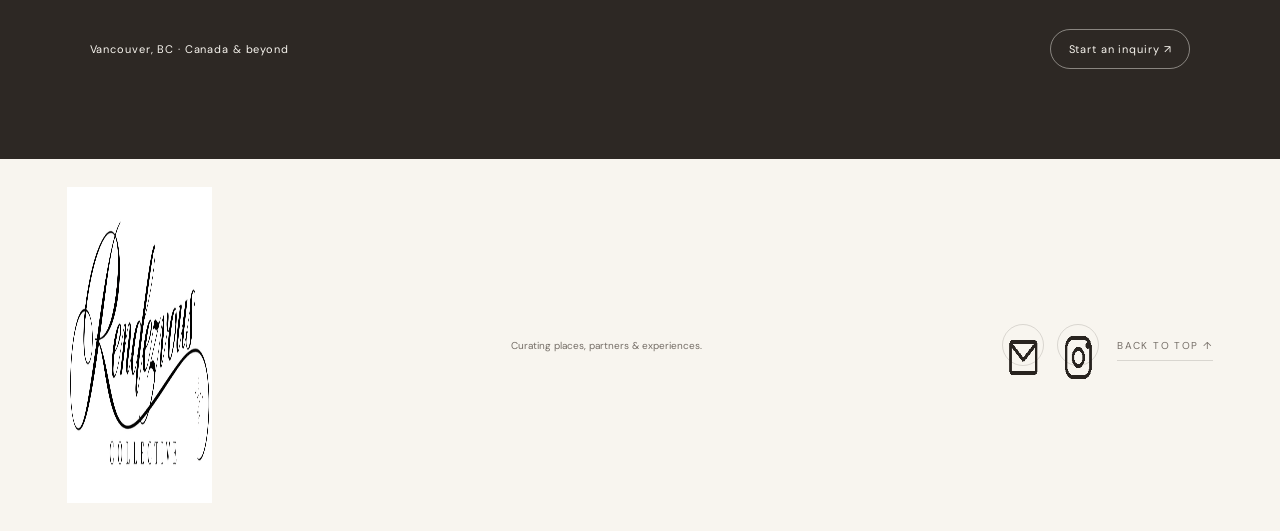
==== commit 85a81c5f: "Show mail and Instagram icons in footer" ====
--- a/index.html
+++ b/index.html
@@ -132,8 +132,8 @@
   <a href="#top" class="footer-brand" aria-label="Back to top"><img class="footer-logo" src="images/rdv-horizontal-logo.png" alt="Rendezvous Collective" width="789" height="316"></a>
   <span class="footer-tagline">Curating places, partners &amp; experiences.</span>
   <div class="footer-actions" aria-label="Contact and navigation">
-    <a class="icon-link" href="mailto:alaina@rdvcollective.com" aria-label="Email alaina@rdvcollective.com" title="Email alaina@rdvcollective.com"><svg viewBox="0 0 24 24" aria-hidden="true"><path d="M3 5.5h18v13H3z"/><path d="m4 7 8 6 8-6"/></svg></a>
-    <a class="icon-link" href="https://www.instagram.com/therdvcollective/" target="_blank" rel="noopener" aria-label="Instagram @therdvcollective" title="Instagram @therdvcollective"><svg viewBox="0 0 24 24" aria-hidden="true"><rect x="3.5" y="3.5" width="17" height="17" rx="5"/><circle cx="12" cy="12" r="4"/><circle cx="17.6" cy="6.5" r=".8" class="fill-dot"/></svg></a>
+    <a class="icon-link" href="mailto:alaina@rdvcollective.com" aria-label="Email alaina@rdvcollective.com" title="Email alaina@rdvcollective.com"><img src="images/mail-icon.png" alt="" width="64" height="64" aria-hidden="true"></a>
+    <a class="icon-link" href="https://www.instagram.com/therdvcollective/" target="_blank" rel="noopener" aria-label="Instagram @therdvcollective" title="Instagram @therdvcollective"><img src="images/instagram-icon.png" alt="" width="64" height="64" aria-hidden="true"></a>
     <a class="footer-top" href="#top">Back to top <span aria-hidden="true">↑</span></a>
   </div>
 </footer>
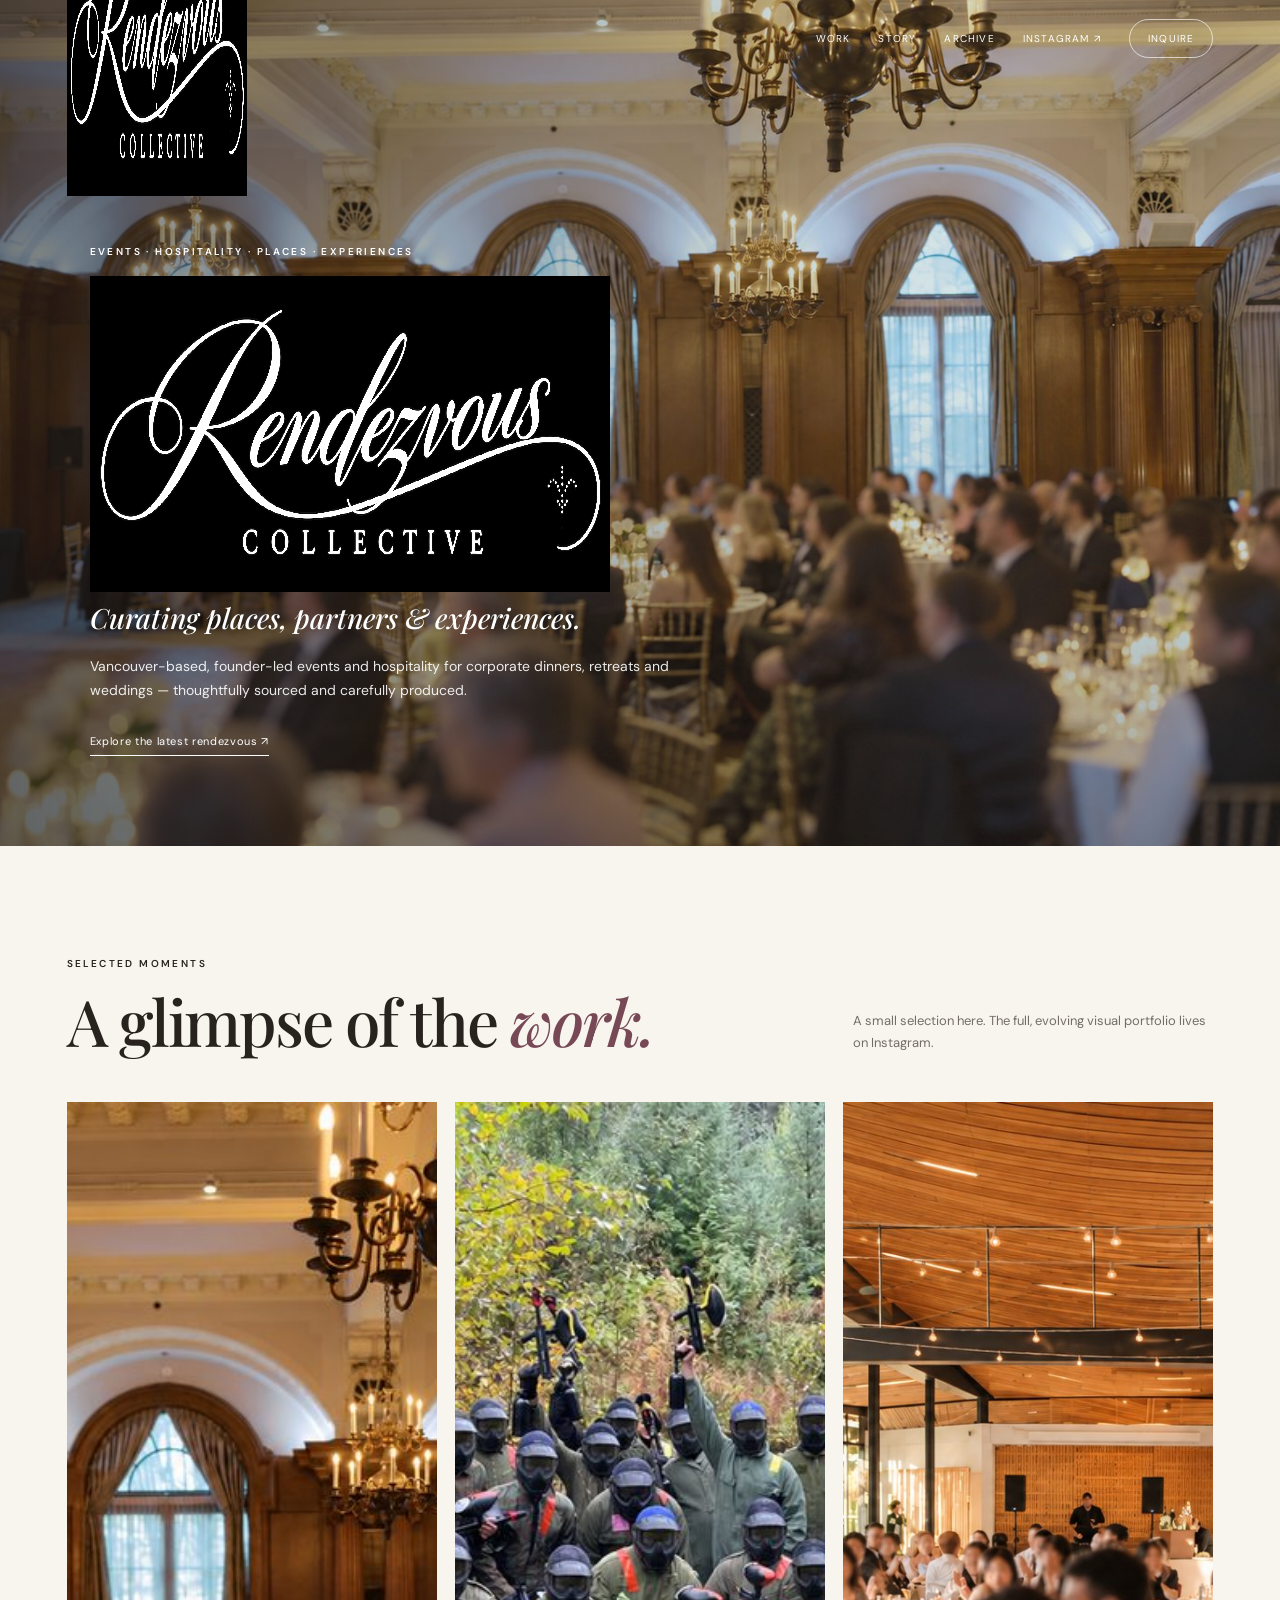
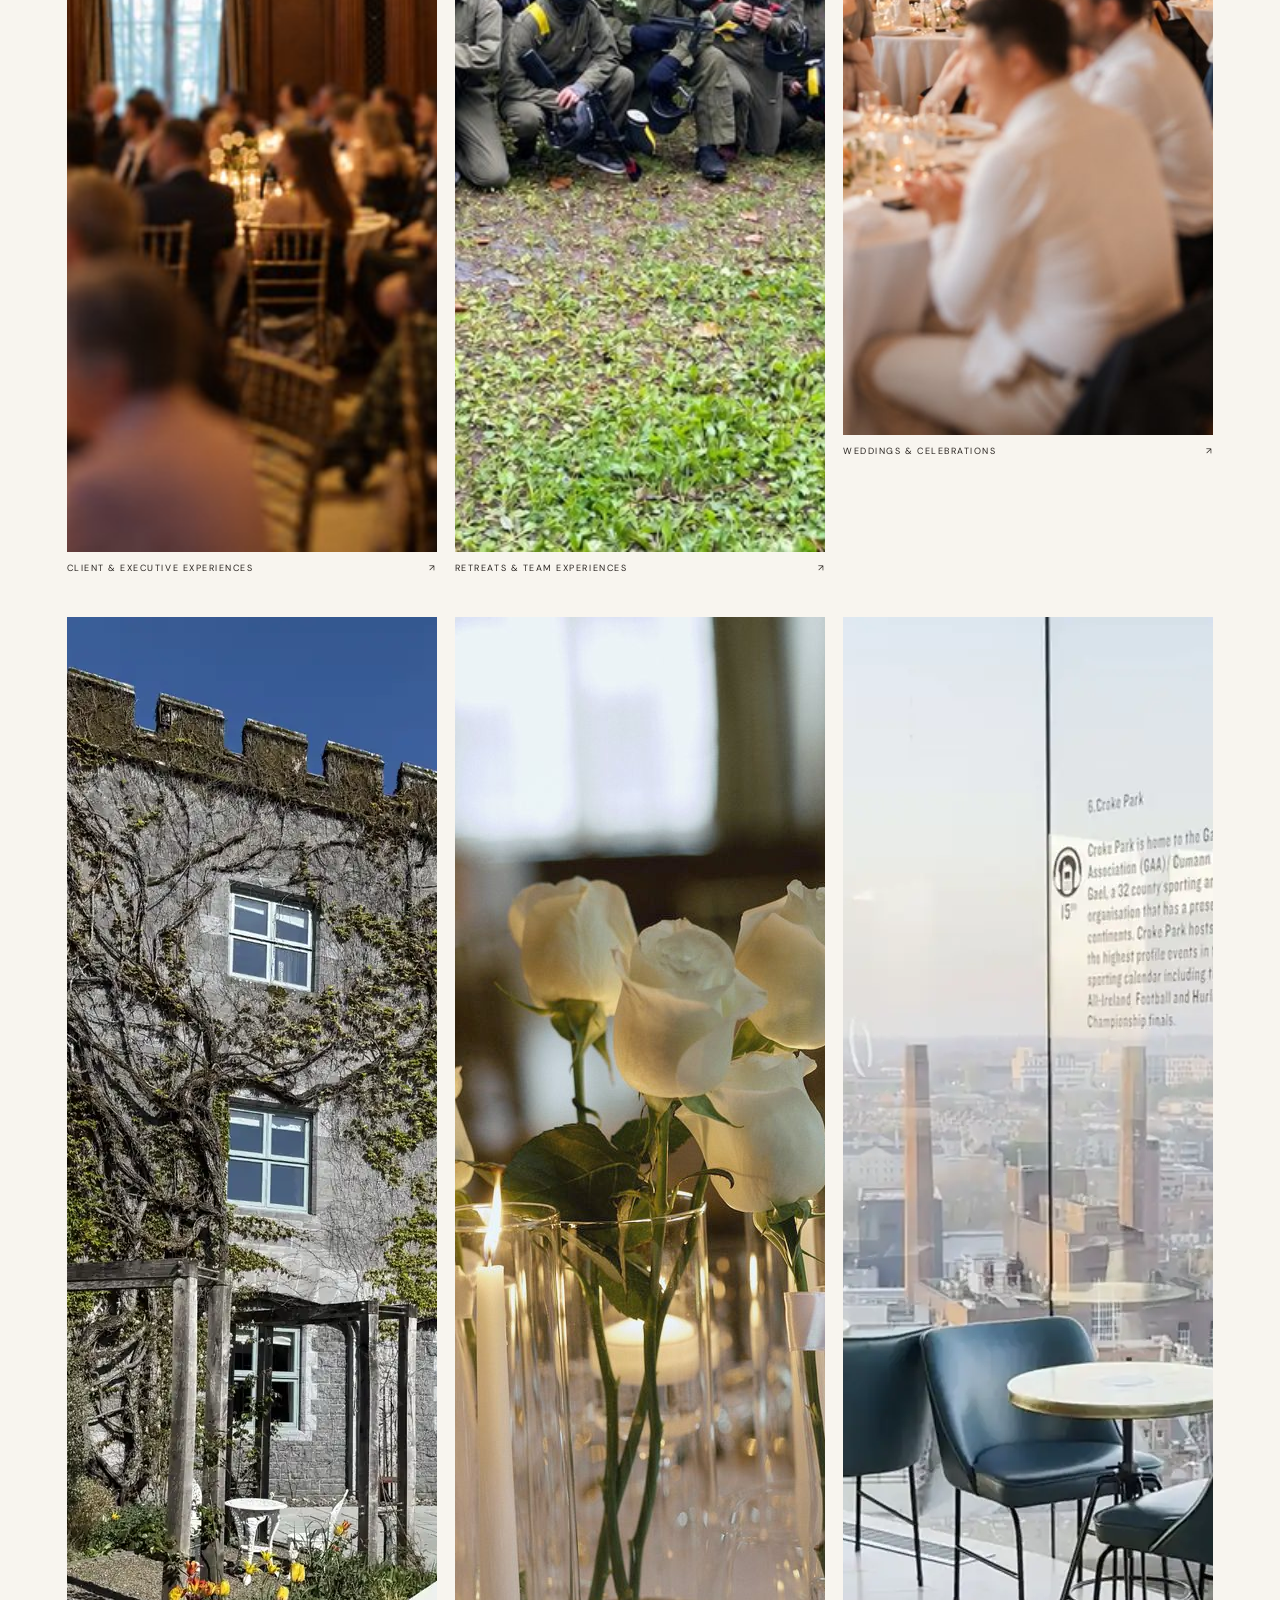
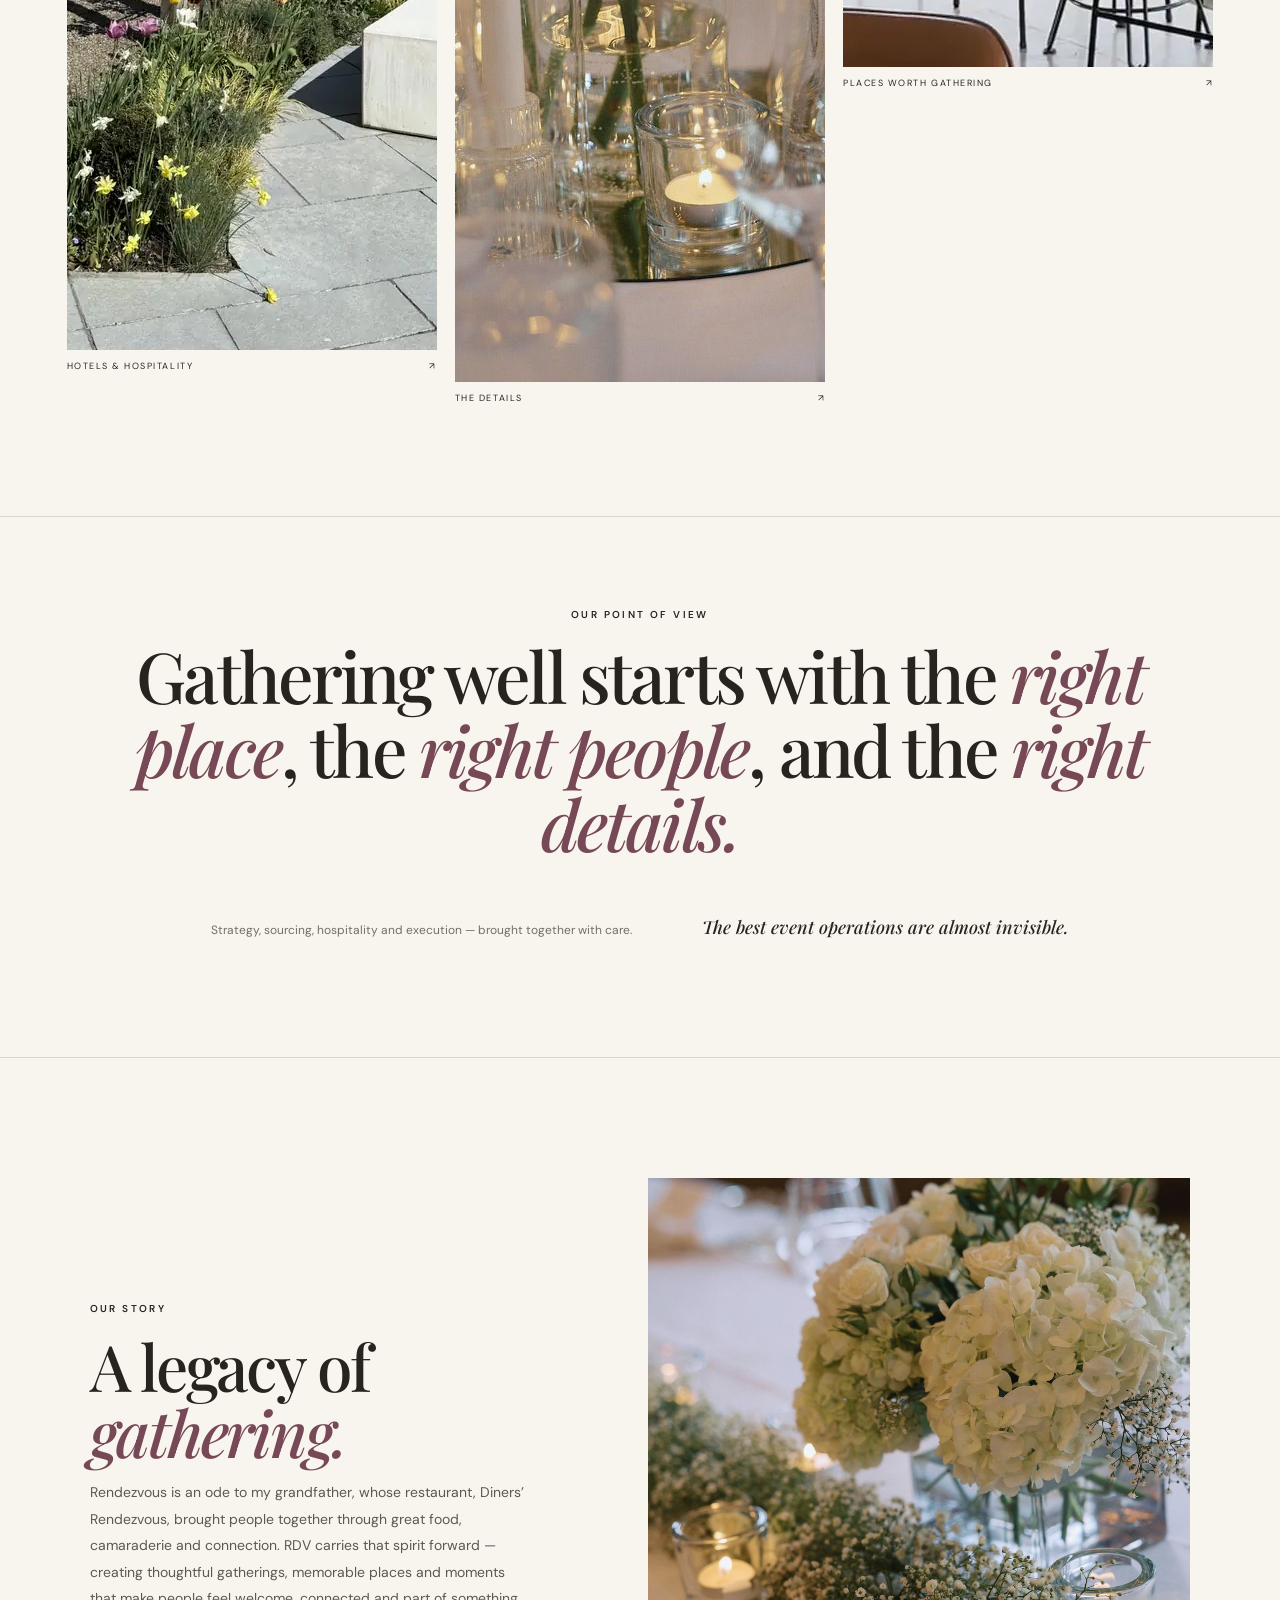
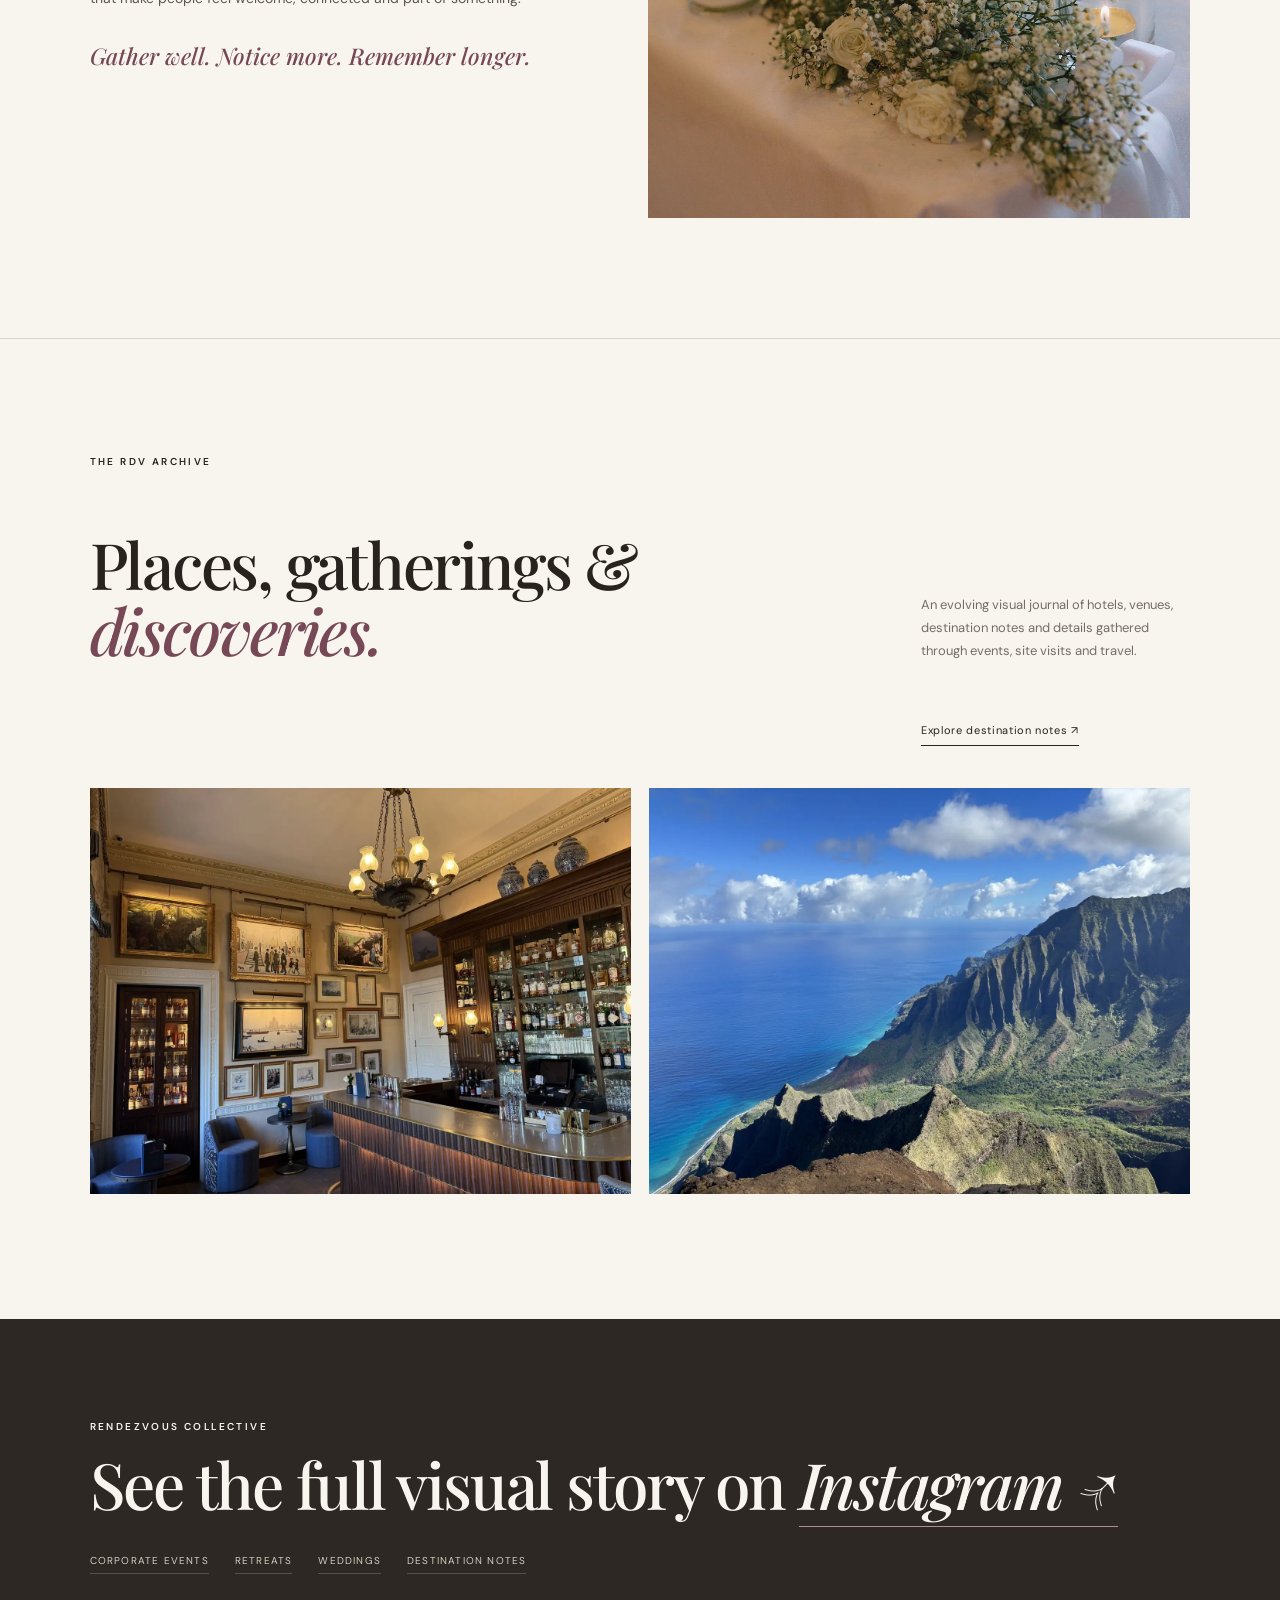
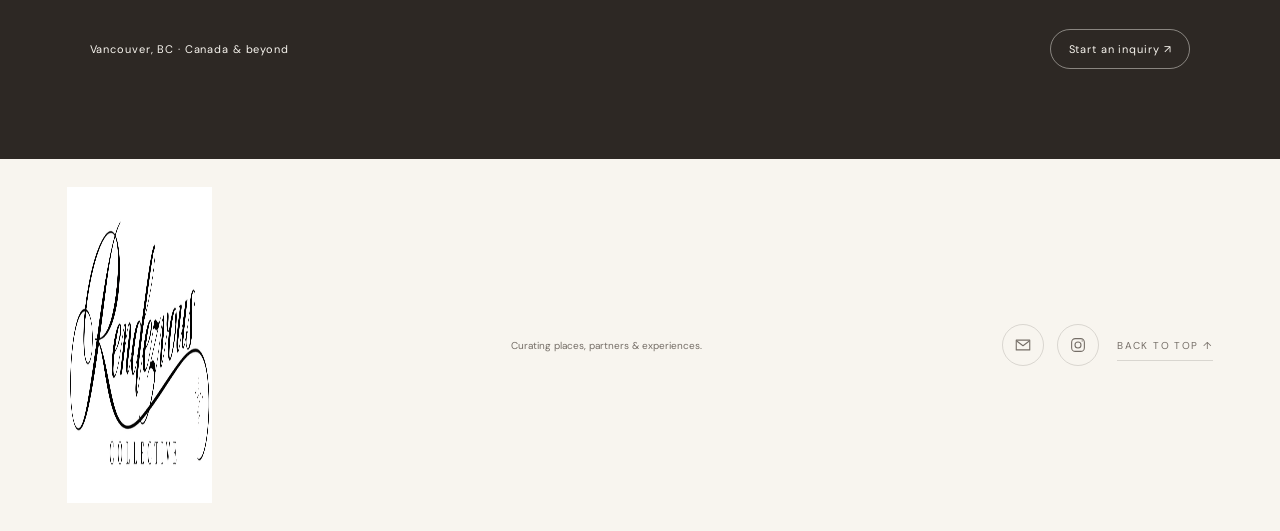
==== commit 19f27dd8: "Polish brand story and footer contact icons" ====
--- a/index.html
+++ b/index.html
@@ -102,7 +102,7 @@
   <div class="story-copy">
     <p class="eyebrow">OUR STORY</p>
     <h2 id="story-title">A legacy of <em>gathering.</em></h2>
-    <p>Rendezvous is an ode to my grandfather, whose restaurant, Diners’ Rendezvous, brought people together through great food, warm camaraderie and genuine connection. It was a place where people felt welcome, known and part of something. RDV carries that spirit forward through thoughtful gatherings, memorable places and the details that make life feel richer.</p>
+    <p>Rendezvous is an ode to my grandfather, whose restaurant, Diners’ Rendezvous, brought people together through great food, camaraderie and connection. RDV carries that spirit forward — creating thoughtful gatherings, memorable places and moments that make people feel welcome, connected and part of something.</p>
     <p class="signature">Gather well. Notice more. Remember longer.</p>
   </div>
   <img class="story-image" src="images/ky-florals.jpg" alt="White hydrangeas, roses and candlelight at an elegant gathering" width="1024" height="1365" loading="lazy" decoding="async">
@@ -132,8 +132,8 @@
   <a href="#top" class="footer-brand" aria-label="Back to top"><img class="footer-logo" src="images/rdv-horizontal-logo.png" alt="Rendezvous Collective" width="789" height="316"></a>
   <span class="footer-tagline">Curating places, partners &amp; experiences.</span>
   <div class="footer-actions" aria-label="Contact and navigation">
-    <a class="icon-link" href="mailto:alaina@rdvcollective.com" aria-label="Email alaina@rdvcollective.com" title="Email alaina@rdvcollective.com"><img src="images/mail-icon.png" alt="" width="64" height="64" aria-hidden="true"></a>
-    <a class="icon-link" href="https://www.instagram.com/therdvcollective/" target="_blank" rel="noopener" aria-label="Instagram @therdvcollective" title="Instagram @therdvcollective"><img src="images/instagram-icon.png" alt="" width="64" height="64" aria-hidden="true"></a>
+    <a class="icon-link" href="mailto:alaina@rdvcollective.com" aria-label="Email alaina@rdvcollective.com" title="Email alaina@rdvcollective.com"><svg viewBox="0 0 24 24" aria-hidden="true"><path d="M3 5.5h18v13H3z"/><path d="m4 7 8 6 8-6"/></svg></a>
+    <a class="icon-link" href="https://www.instagram.com/therdvcollective/" target="_blank" rel="noopener" aria-label="Instagram @therdvcollective" title="Instagram @therdvcollective"><svg viewBox="0 0 24 24" aria-hidden="true"><rect x="3.5" y="3.5" width="17" height="17" rx="5"/><circle cx="12" cy="12" r="4"/><circle cx="17.6" cy="6.5" r=".8" class="fill-dot"/></svg></a>
     <a class="footer-top" href="#top">Back to top <span aria-hidden="true">↑</span></a>
   </div>
 </footer>
--- a/styles.css
+++ b/styles.css
@@ -1 +1 @@
-@font-face{font-family:"DM Sans";src:url("fonts/dm-sans-400.ttf") format("truetype");font-weight:400;font-style:normal;font-display:swap}@font-face{font-family:"DM Sans";src:url("fonts/dm-sans-600.ttf") format("truetype");font-weight:600;font-style:normal;font-display:swap}@font-face{font-family:"Playfair Display";src:url("fonts/playfair-500.ttf") format("truetype");font-weight:500;font-style:normal;font-display:swap}@font-face{font-family:"Playfair Display";src:url("fonts/playfair-italic-500.ttf") format("truetype");font-weight:500;font-style:italic;font-display:swap}:root{--paper:#f8f5ef;--ink:#28231f;--muted:#756e67;--wine:#774856;--line:rgba(40,35,31,.15);--serif:"Playfair Display",Georgia,serif;--sans:"DM Sans",Arial,sans-serif}*{box-sizing:border-box}html{scroll-behavior:smooth}body{margin:0;background:var(--paper);color:var(--ink);font-family:var(--sans);line-height:1.5}img{display:block;max-width:100%;width:100%}a{text-decoration:none;color:inherit}button{font:inherit;color:inherit}.sr-only{position:absolute;width:1px;height:1px;padding:0;margin:-1px;overflow:hidden;clip:rect(0,0,0,0);white-space:nowrap;border:0}.eyebrow{font-size:10px;letter-spacing:.24em;font-weight:600;margin:0 0 17px;text-transform:uppercase}.light{color:#fff}.header{height:76px;padding:0 5.2vw;display:flex;align-items:center;justify-content:space-between;position:absolute;top:0;left:0;right:0;z-index:5;color:#fff}.brand{width:180px}.brand img{filter:invert(1) brightness(10)}nav{display:flex;gap:28px;align-items:center;font-size:10px;letter-spacing:.12em;text-transform:uppercase}.inquire{border:1px solid rgba(255,255,255,.65);border-radius:999px;padding:11px 18px}.hero{height:94vh;min-height:720px;position:relative;overflow:hidden}.hero-image{position:absolute;inset:0;height:100%;object-fit:cover;object-position:center}.hero-overlay{position:absolute;inset:0;background:linear-gradient(90deg,rgba(20,15,13,.52),rgba(20,15,13,.08) 70%),linear-gradient(0deg,rgba(20,15,13,.25),transparent 55%)}.hero-copy{position:absolute;left:7vw;bottom:10vh;max-width:680px;color:#fff}.hero-logo{width:min(520px,55vw);filter:invert(1) brightness(10);margin-bottom:7px}.tagline{font:italic 28px var(--serif);margin:0 0 18px}.hero-intro{font-size:14px;line-height:1.75;max-width:600px;color:rgba(255,255,255,.9);margin:0 0 25px}.arrow-link{display:inline-block;border-bottom:1px solid currentColor;padding-bottom:6px;font-size:11px;letter-spacing:.06em}.work{padding:110px 5.2vw}.heading-row{display:grid;grid-template-columns:1fr 360px;gap:60px;align-items:end;margin-bottom:48px}.heading-row h2,.story h2,.archive h2,.closing h2{font:500 clamp(44px,5vw,76px)/1.03 var(--serif);letter-spacing:-.035em;margin:0}.heading-row h2 em,.story h2 em,.archive h2 em,.point h2 em{font-style:italic;color:var(--wine);font-weight:400}.intro{font-size:13px;line-height:1.7;color:var(--muted);margin:0}.work-grid{display:grid;grid-template-columns:repeat(3,1fr);gap:42px 18px}.work-item img{aspect-ratio:4/3;object-fit:cover}.work-item:nth-child(2) img{object-position:center 34%}.work-item:nth-child(4) img{object-position:center 50%}.details-item img{object-position:center 29%}.work-item span{display:flex;justify-content:space-between;gap:15px;margin-top:10px;text-transform:uppercase;font-size:9px;letter-spacing:.17em}.work-item b{font-weight:400}.work-item img{transition:transform .55s ease,filter .35s ease}.work-item:hover img{transform:scale(1.018);filter:saturate(.95)}.point{padding:90px 10vw 100px;border-top:1px solid var(--line);border-bottom:1px solid var(--line);text-align:center}.point h2{font:500 clamp(44px,5.5vw,78px)/1.05 var(--serif);letter-spacing:-.04em;max-width:1100px;margin:0 auto}.point-footer{display:flex;justify-content:center;gap:70px;align-items:baseline;margin-top:36px;font-size:12px;color:var(--muted)}.serif-small{font:italic 18px var(--serif);color:var(--ink)!important}.story{padding:120px 7vw;display:grid;grid-template-columns:.9fr 1.1fr;gap:9vw;align-items:center}.story-copy>p:not(.eyebrow):not(.signature){font-size:14px;line-height:1.9;color:#5f5750;max-width:560px}.signature{font:italic 23px var(--serif);color:var(--wine);margin-top:28px}.story-image{height:640px;object-fit:cover}.archive{padding:115px 7vw 125px;border-top:1px solid var(--line)}.archive-heading{display:grid;grid-template-columns:.75fr 1.15fr .7fr;gap:50px;align-items:end;margin-bottom:42px}.archive-heading .eyebrow{grid-column:1}.archive-heading h2{grid-column:1/3;grid-row:2;margin-top:-5px}.archive-heading>p:not(.eyebrow){grid-column:3;grid-row:2;font-size:13px;line-height:1.75;color:var(--muted);margin:0}.archive-heading .arrow-link{grid-column:3;grid-row:3;justify-self:start;margin-top:10px}.archive-images{display:grid;grid-template-columns:1fr 1fr;gap:18px}.archive-images img{aspect-ratio:4/3;height:auto;object-fit:cover}.closing{padding:100px 7vw 90px;background:#2d2824;color:#f8f5ef}.closing h2{max-width:1050px}.closing h2 a{font-style:italic;border-bottom:1px solid #ae918a}.audience-links{margin-top:36px;display:flex;flex-wrap:wrap;gap:12px 26px;color:#d6ccc2}.audience-links a{border-bottom:1px solid rgba(248,245,239,.2);padding-bottom:5px}.closing-bottom{display:flex;justify-content:space-between;align-items:center;margin-top:55px;font-size:11px;letter-spacing:.08em}.inquire.dark{border-color:rgba(248,245,239,.45)}.footer{min-height:110px;padding:28px 5.2vw;display:grid;grid-template-columns:auto 1fr auto;gap:34px;align-items:center;color:var(--muted);font-size:10px}.footer-brand{width:145px}.footer-logo{width:145px}.footer-tagline{text-align:center}.footer-actions{display:flex;align-items:center;gap:13px}.icon-link{width:42px;height:42px;border:1px solid var(--line);border-radius:999px;display:grid;place-items:center;transition:border-color .2s,color .2s,transform .2s;background:transparent}.icon-link:hover{border-color:var(--wine);color:var(--wine);transform:translateY(-2px)}.icon-link svg{width:18px;height:18px;fill:none;stroke:currentColor;stroke-width:1.45;stroke-linecap:round;stroke-linejoin:round}.icon-link .fill-dot{fill:currentColor;stroke:none}.footer-top{margin-left:5px;text-transform:uppercase;letter-spacing:.14em;border-bottom:1px solid var(--line);padding:9px 0 7px;transition:color .2s,border-color .2s}.footer-top:hover{color:var(--wine);border-color:var(--wine)}.floating-top{position:fixed;right:0;top:52%;z-index:20;width:42px;padding:15px 0 13px;background:rgba(248,245,239,.94);border:1px solid var(--line);border-right:0;border-radius:12px 0 0 12px;display:flex;flex-direction:column;align-items:center;gap:7px;color:var(--ink);box-shadow:0 8px 30px rgba(40,35,31,.06);opacity:0;pointer-events:none;transform:translateX(100%);transition:opacity .25s ease,transform .25s ease,background .2s}.floating-top span{font-size:8px;letter-spacing:.16em;text-transform:uppercase;writing-mode:vertical-rl;transform:rotate(180deg)}.floating-top b{font-size:13px;font-weight:400}.floating-top.is-visible{opacity:1;pointer-events:auto;transform:none}.floating-top:hover{background:#fff}.subpage .header{position:relative;color:var(--ink);border-bottom:1px solid var(--line)}.subpage .brand img{filter:none}.subpage .inquire{border-color:var(--line)}.sub-hero{padding:105px 7vw 80px;display:grid;grid-template-columns:1.05fr .95fr;gap:8vw;align-items:center;border-bottom:1px solid var(--line)}.sub-hero h1{font:500 clamp(46px,5.8vw,84px)/1.02 var(--serif);letter-spacing:-.04em;margin:0 0 25px}.sub-hero h1 em{color:var(--wine);font-style:italic;font-weight:400}.sub-hero p{font-size:15px;line-height:1.85;color:#5f5750;max-width:680px}.sub-hero img{aspect-ratio:4/3;object-fit:cover}.sub-content{padding:90px 7vw 110px;max-width:1250px;margin:auto}.sub-grid{display:grid;grid-template-columns:.72fr 1.28fr;gap:8vw;margin-bottom:80px}.sub-grid h2{font:500 clamp(34px,4vw,58px)/1.05 var(--serif);letter-spacing:-.03em;margin:0}.sub-copy p,.sub-copy li{font-size:14px;line-height:1.85;color:#5f5750}.sub-copy ul{padding-left:18px}.service-list{display:grid;grid-template-columns:repeat(2,1fr);gap:14px 34px;margin:28px 0 0;padding:0;list-style:none}.service-list li{border-top:1px solid var(--line);padding:14px 0}.sub-cta{padding:70px 7vw;background:#2d2824;color:#f8f5ef;display:flex;justify-content:space-between;gap:50px;align-items:center}.sub-cta h2{font:500 clamp(34px,4vw,58px)/1.05 var(--serif);margin:0}.sub-cta p{max-width:500px;color:#d5cbc2}.sub-footer-links{display:flex;gap:22px;flex-wrap:wrap;margin-top:25px;font-size:11px;text-transform:uppercase;letter-spacing:.11em}.breadcrumbs{font-size:10px;letter-spacing:.1em;text-transform:uppercase;color:var(--muted);margin-bottom:25px}.breadcrumbs a{border-bottom:1px solid var(--line)}@media(max-width:800px){.header{height:68px;padding:0 5vw}.brand{width:140px}.header nav a:not(.inquire):not([href*="instagram"]){display:none}.header nav{gap:12px}.hero{height:86vh;min-height:620px}.hero-copy{left:6vw;right:6vw;bottom:8vh}.hero-logo{width:84vw}.tagline{font-size:22px}.work,.story,.archive{padding:76px 6vw}.heading-row{display:block}.intro{margin-top:20px}.work-grid{grid-template-columns:1fr;gap:30px}.point{padding:72px 7vw}.point-footer{flex-direction:column;gap:8px;margin-top:28px}.story{grid-template-columns:1fr;gap:42px}.story-image{height:470px}.archive-heading{display:block}.archive-heading>p:not(.eyebrow){margin-top:20px}.archive-heading .arrow-link{margin-top:18px}.archive-images{grid-template-columns:1fr;gap:16px}.closing{padding:78px 7vw}.audience-links{display:grid;grid-template-columns:1fr 1fr;gap:14px}.closing-bottom{flex-direction:column;align-items:flex-start;gap:25px}.footer{padding:30px 6vw;grid-template-columns:1fr;gap:20px;align-items:start}.footer-tagline{text-align:left}.footer-actions{width:100%;justify-content:flex-start}.footer-top{margin-left:auto}.floating-top{top:auto;bottom:26px;width:40px;padding:12px 0}.floating-top span{display:none}.sub-hero{padding:68px 6vw 58px;grid-template-columns:1fr;gap:42px}.sub-content{padding:70px 6vw 85px}.sub-grid{grid-template-columns:1fr;gap:25px;margin-bottom:60px}.service-list{grid-template-columns:1fr}.sub-cta{padding:65px 6vw;display:block}.sub-cta a.inquire{display:inline-block;margin-top:20px}}@media(prefers-reduced-motion:reduce){html{scroll-behavior:auto}.work-item img{transition:none}.floating-top{transition:none}}+@font-face{font-family:"DM Sans";src:url("fonts/dm-sans-400.ttf") format("truetype");font-weight:400;font-style:normal;font-display:swap}@font-face{font-family:"DM Sans";src:url("fonts/dm-sans-600.ttf") format("truetype");font-weight:600;font-style:normal;font-display:swap}@font-face{font-family:"Playfair Display";src:url("fonts/playfair-500.ttf") format("truetype");font-weight:500;font-style:normal;font-display:swap}@font-face{font-family:"Playfair Display";src:url("fonts/playfair-italic-500.ttf") format("truetype");font-weight:500;font-style:italic;font-display:swap}:root{--paper:#f8f5ef;--ink:#28231f;--muted:#756e67;--wine:#774856;--line:rgba(40,35,31,.15);--serif:"Playfair Display",Georgia,serif;--sans:"DM Sans",Arial,sans-serif}*{box-sizing:border-box}html{scroll-behavior:smooth}body{margin:0;background:var(--paper);color:var(--ink);font-family:var(--sans);line-height:1.5}img{display:block;max-width:100%;width:100%}a{text-decoration:none;color:inherit}button{font:inherit;color:inherit}.sr-only{position:absolute;width:1px;height:1px;padding:0;margin:-1px;overflow:hidden;clip:rect(0,0,0,0);white-space:nowrap;border:0}.eyebrow{font-size:10px;letter-spacing:.24em;font-weight:600;margin:0 0 17px;text-transform:uppercase}.light{color:#fff}.header{height:76px;padding:0 5.2vw;display:flex;align-items:center;justify-content:space-between;position:absolute;top:0;left:0;right:0;z-index:5;color:#fff}.brand{width:180px}.brand img{filter:invert(1) brightness(10)}nav{display:flex;gap:28px;align-items:center;font-size:10px;letter-spacing:.12em;text-transform:uppercase}.inquire{border:1px solid rgba(255,255,255,.65);border-radius:999px;padding:11px 18px}.hero{height:94vh;min-height:720px;position:relative;overflow:hidden}.hero-image{position:absolute;inset:0;height:100%;object-fit:cover;object-position:center}.hero-overlay{position:absolute;inset:0;background:linear-gradient(90deg,rgba(20,15,13,.52),rgba(20,15,13,.08) 70%),linear-gradient(0deg,rgba(20,15,13,.25),transparent 55%)}.hero-copy{position:absolute;left:7vw;bottom:10vh;max-width:680px;color:#fff}.hero-logo{width:min(520px,55vw);filter:invert(1) brightness(10);margin-bottom:7px}.tagline{font:italic 28px var(--serif);margin:0 0 18px}.hero-intro{font-size:14px;line-height:1.75;max-width:600px;color:rgba(255,255,255,.9);margin:0 0 25px}.arrow-link{display:inline-block;border-bottom:1px solid currentColor;padding-bottom:6px;font-size:11px;letter-spacing:.06em}.work{padding:110px 5.2vw}.heading-row{display:grid;grid-template-columns:1fr 360px;gap:60px;align-items:end;margin-bottom:48px}.heading-row h2,.story h2,.archive h2,.closing h2{font:500 clamp(44px,5vw,76px)/1.03 var(--serif);letter-spacing:-.035em;margin:0}.heading-row h2 em,.story h2 em,.archive h2 em,.point h2 em{font-style:italic;color:var(--wine);font-weight:400}.intro{font-size:13px;line-height:1.7;color:var(--muted);margin:0}.work-grid{display:grid;grid-template-columns:repeat(3,1fr);gap:42px 18px}.work-item img{aspect-ratio:4/3;object-fit:cover}.work-item:nth-child(2) img{object-position:center 34%}.work-item:nth-child(4) img{object-position:center 50%}.details-item img{object-position:center 29%}.work-item span{display:flex;justify-content:space-between;gap:15px;margin-top:10px;text-transform:uppercase;font-size:9px;letter-spacing:.17em}.work-item b{font-weight:400}.work-item img{transition:transform .55s ease,filter .35s ease}.work-item:hover img{transform:scale(1.018);filter:saturate(.95)}.point{padding:90px 10vw 100px;border-top:1px solid var(--line);border-bottom:1px solid var(--line);text-align:center}.point h2{font:500 clamp(44px,5.5vw,78px)/1.05 var(--serif);letter-spacing:-.04em;max-width:1100px;margin:0 auto}.point-footer{display:flex;justify-content:center;gap:70px;align-items:baseline;margin-top:36px;font-size:12px;color:var(--muted)}.serif-small{font:italic 18px var(--serif);color:var(--ink)!important}.story{padding:120px 7vw;display:grid;grid-template-columns:.9fr 1.1fr;gap:9vw;align-items:center}.story-copy>p:not(.eyebrow):not(.signature){font-size:14px;line-height:1.9;color:#5f5750;max-width:560px}.signature{font:italic 23px var(--serif);color:var(--wine);margin-top:28px}.story-image{height:640px;object-fit:cover}.archive{padding:115px 7vw 125px;border-top:1px solid var(--line)}.archive-heading{display:grid;grid-template-columns:.75fr 1.15fr .7fr;gap:50px;align-items:end;margin-bottom:42px}.archive-heading .eyebrow{grid-column:1}.archive-heading h2{grid-column:1/3;grid-row:2;margin-top:-5px}.archive-heading>p:not(.eyebrow){grid-column:3;grid-row:2;font-size:13px;line-height:1.75;color:var(--muted);margin:0}.archive-heading .arrow-link{grid-column:3;grid-row:3;justify-self:start;margin-top:10px}.archive-images{display:grid;grid-template-columns:1fr 1fr;gap:18px}.archive-images img{aspect-ratio:4/3;height:auto;object-fit:cover}.closing{padding:100px 7vw 90px;background:#2d2824;color:#f8f5ef}.closing h2{max-width:1050px}.closing h2 a{font-style:italic;border-bottom:1px solid #ae918a}.audience-links{margin-top:36px;display:flex;flex-wrap:wrap;gap:12px 26px;color:#d6ccc2}.audience-links a{border-bottom:1px solid rgba(248,245,239,.2);padding-bottom:5px}.closing-bottom{display:flex;justify-content:space-between;align-items:center;margin-top:55px;font-size:11px;letter-spacing:.08em}.inquire.dark{border-color:rgba(248,245,239,.45)}.footer{min-height:110px;padding:28px 5.2vw;display:grid;grid-template-columns:auto 1fr auto;gap:34px;align-items:center;color:var(--muted);font-size:10px}.footer-brand{width:145px}.footer-logo{width:145px}.footer-tagline{text-align:center}.footer-actions{display:flex;align-items:center;gap:13px}.icon-link{width:42px;height:42px;border:1px solid var(--line);border-radius:999px;display:grid;place-items:center;transition:border-color .2s,color .2s,transform .2s;background:transparent}.icon-link:hover{border-color:var(--wine);color:var(--wine);transform:translateY(-2px)}.icon-link img{width:18px;height:18px;object-fit:contain}.icon-link svg{width:18px;height:18px;fill:none;stroke:currentColor;stroke-width:1.45;stroke-linecap:round;stroke-linejoin:round}.icon-link .fill-dot{fill:currentColor;stroke:none}.footer-top{margin-left:5px;text-transform:uppercase;letter-spacing:.14em;border-bottom:1px solid var(--line);padding:9px 0 7px;transition:color .2s,border-color .2s}.footer-top:hover{color:var(--wine);border-color:var(--wine)}.floating-top{position:fixed;right:0;top:52%;z-index:20;width:42px;padding:15px 0 13px;background:rgba(248,245,239,.94);border:1px solid var(--line);border-right:0;border-radius:12px 0 0 12px;display:flex;flex-direction:column;align-items:center;gap:7px;color:var(--ink);box-shadow:0 8px 30px rgba(40,35,31,.06);opacity:0;pointer-events:none;transform:translateX(100%);transition:opacity .25s ease,transform .25s ease,background .2s}.floating-top span{font-size:8px;letter-spacing:.16em;text-transform:uppercase;writing-mode:vertical-rl;transform:rotate(180deg)}.floating-top b{font-size:13px;font-weight:400}.floating-top.is-visible{opacity:1;pointer-events:auto;transform:none}.floating-top:hover{background:#fff}.subpage .header{position:relative;color:var(--ink);border-bottom:1px solid var(--line)}.subpage .brand img{filter:none}.subpage .inquire{border-color:var(--line)}.sub-hero{padding:105px 7vw 80px;display:grid;grid-template-columns:1.05fr .95fr;gap:8vw;align-items:center;border-bottom:1px solid var(--line)}.sub-hero h1{font:500 clamp(46px,5.8vw,84px)/1.02 var(--serif);letter-spacing:-.04em;margin:0 0 25px}.sub-hero h1 em{color:var(--wine);font-style:italic;font-weight:400}.sub-hero p{font-size:15px;line-height:1.85;color:#5f5750;max-width:680px}.sub-hero img{aspect-ratio:4/3;object-fit:cover}.sub-content{padding:90px 7vw 110px;max-width:1250px;margin:auto}.sub-grid{display:grid;grid-template-columns:.72fr 1.28fr;gap:8vw;margin-bottom:80px}.sub-grid h2{font:500 clamp(34px,4vw,58px)/1.05 var(--serif);letter-spacing:-.03em;margin:0}.sub-copy p,.sub-copy li{font-size:14px;line-height:1.85;color:#5f5750}.sub-copy ul{padding-left:18px}.service-list{display:grid;grid-template-columns:repeat(2,1fr);gap:14px 34px;margin:28px 0 0;padding:0;list-style:none}.service-list li{border-top:1px solid var(--line);padding:14px 0}.sub-cta{padding:70px 7vw;background:#2d2824;color:#f8f5ef;display:flex;justify-content:space-between;gap:50px;align-items:center}.sub-cta h2{font:500 clamp(34px,4vw,58px)/1.05 var(--serif);margin:0}.sub-cta p{max-width:500px;color:#d5cbc2}.sub-footer-links{display:flex;gap:22px;flex-wrap:wrap;margin-top:25px;font-size:11px;text-transform:uppercase;letter-spacing:.11em}.breadcrumbs{font-size:10px;letter-spacing:.1em;text-transform:uppercase;color:var(--muted);margin-bottom:25px}.breadcrumbs a{border-bottom:1px solid var(--line)}@media(max-width:800px){.header{height:68px;padding:0 5vw}.brand{width:140px}.header nav a:not(.inquire):not([href*="instagram"]){display:none}.header nav{gap:12px}.hero{height:86vh;min-height:620px}.hero-copy{left:6vw;right:6vw;bottom:8vh}.hero-logo{width:84vw}.tagline{font-size:22px}.work,.story,.archive{padding:76px 6vw}.heading-row{display:block}.intro{margin-top:20px}.work-grid{grid-template-columns:1fr;gap:30px}.point{padding:72px 7vw}.point-footer{flex-direction:column;gap:8px;margin-top:28px}.story{grid-template-columns:1fr;gap:42px}.story-image{height:470px}.archive-heading{display:block}.archive-heading>p:not(.eyebrow){margin-top:20px}.archive-heading .arrow-link{margin-top:18px}.archive-images{grid-template-columns:1fr;gap:16px}.closing{padding:78px 7vw}.audience-links{display:grid;grid-template-columns:1fr 1fr;gap:14px}.closing-bottom{flex-direction:column;align-items:flex-start;gap:25px}.footer{padding:30px 6vw;grid-template-columns:1fr;gap:20px;align-items:start}.footer-tagline{text-align:left}.footer-actions{width:100%;justify-content:flex-start}.footer-top{margin-left:auto}.floating-top{top:auto;bottom:26px;width:40px;padding:12px 0}.floating-top span{display:none}.sub-hero{padding:68px 6vw 58px;grid-template-columns:1fr;gap:42px}.sub-content{padding:70px 6vw 85px}.sub-grid{grid-template-columns:1fr;gap:25px;margin-bottom:60px}.service-list{grid-template-columns:1fr}.sub-cta{padding:65px 6vw;display:block}.sub-cta a.inquire{display:inline-block;margin-top:20px}}@media(prefers-reduced-motion:reduce){html{scroll-behavior:auto}.work-item img{transition:none}.floating-top{transition:none}}
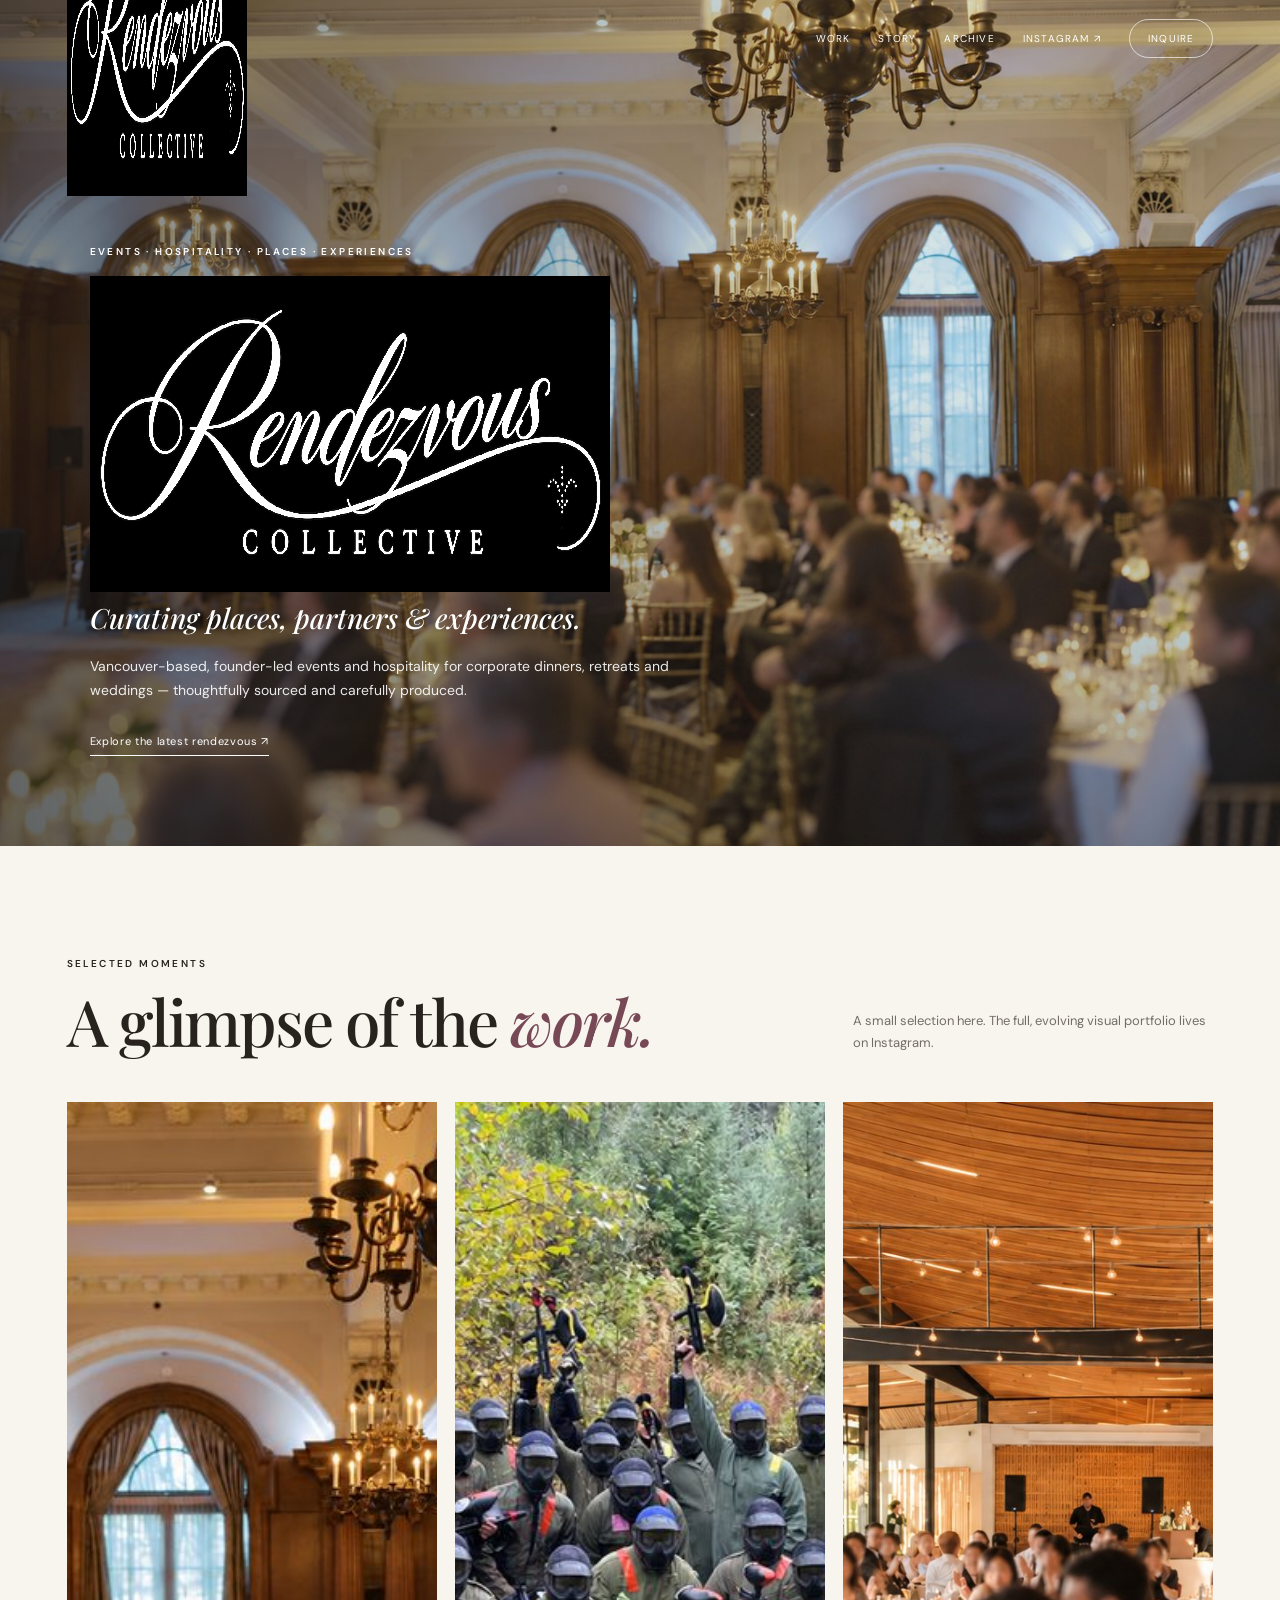
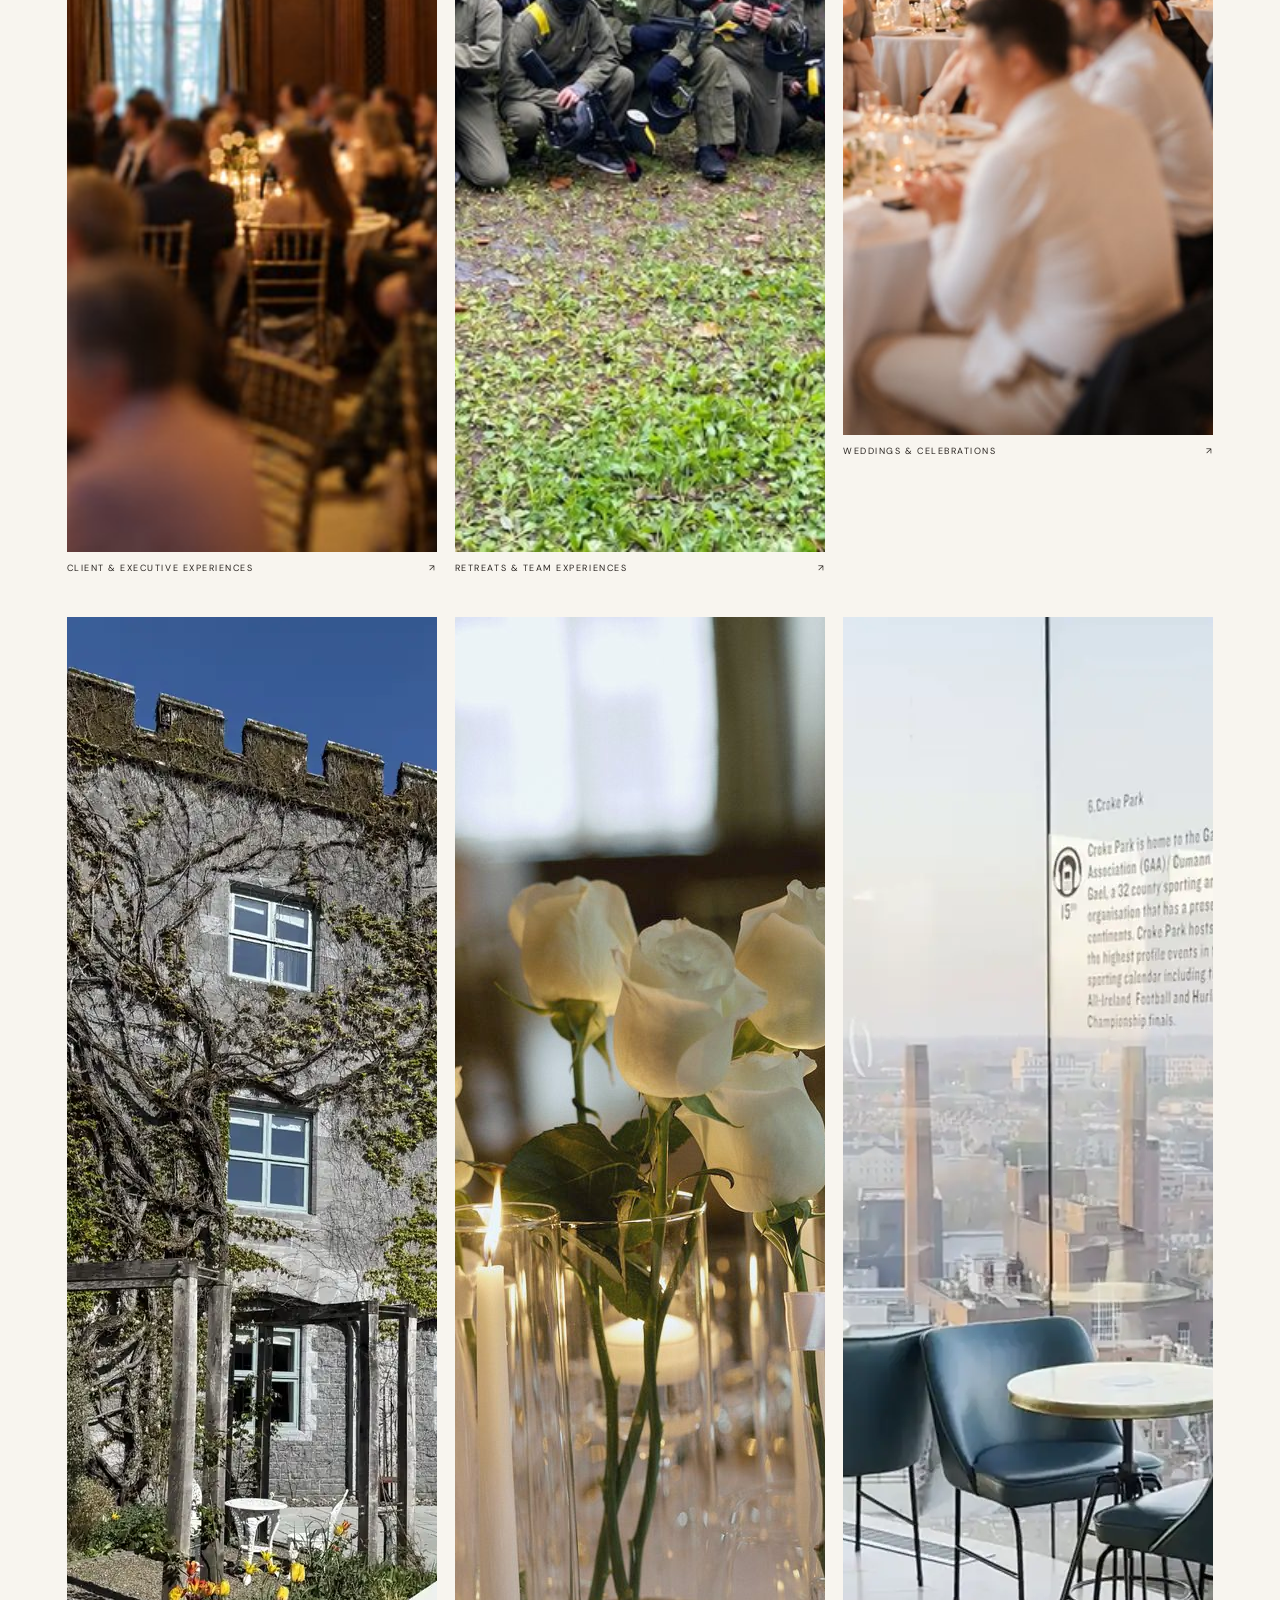
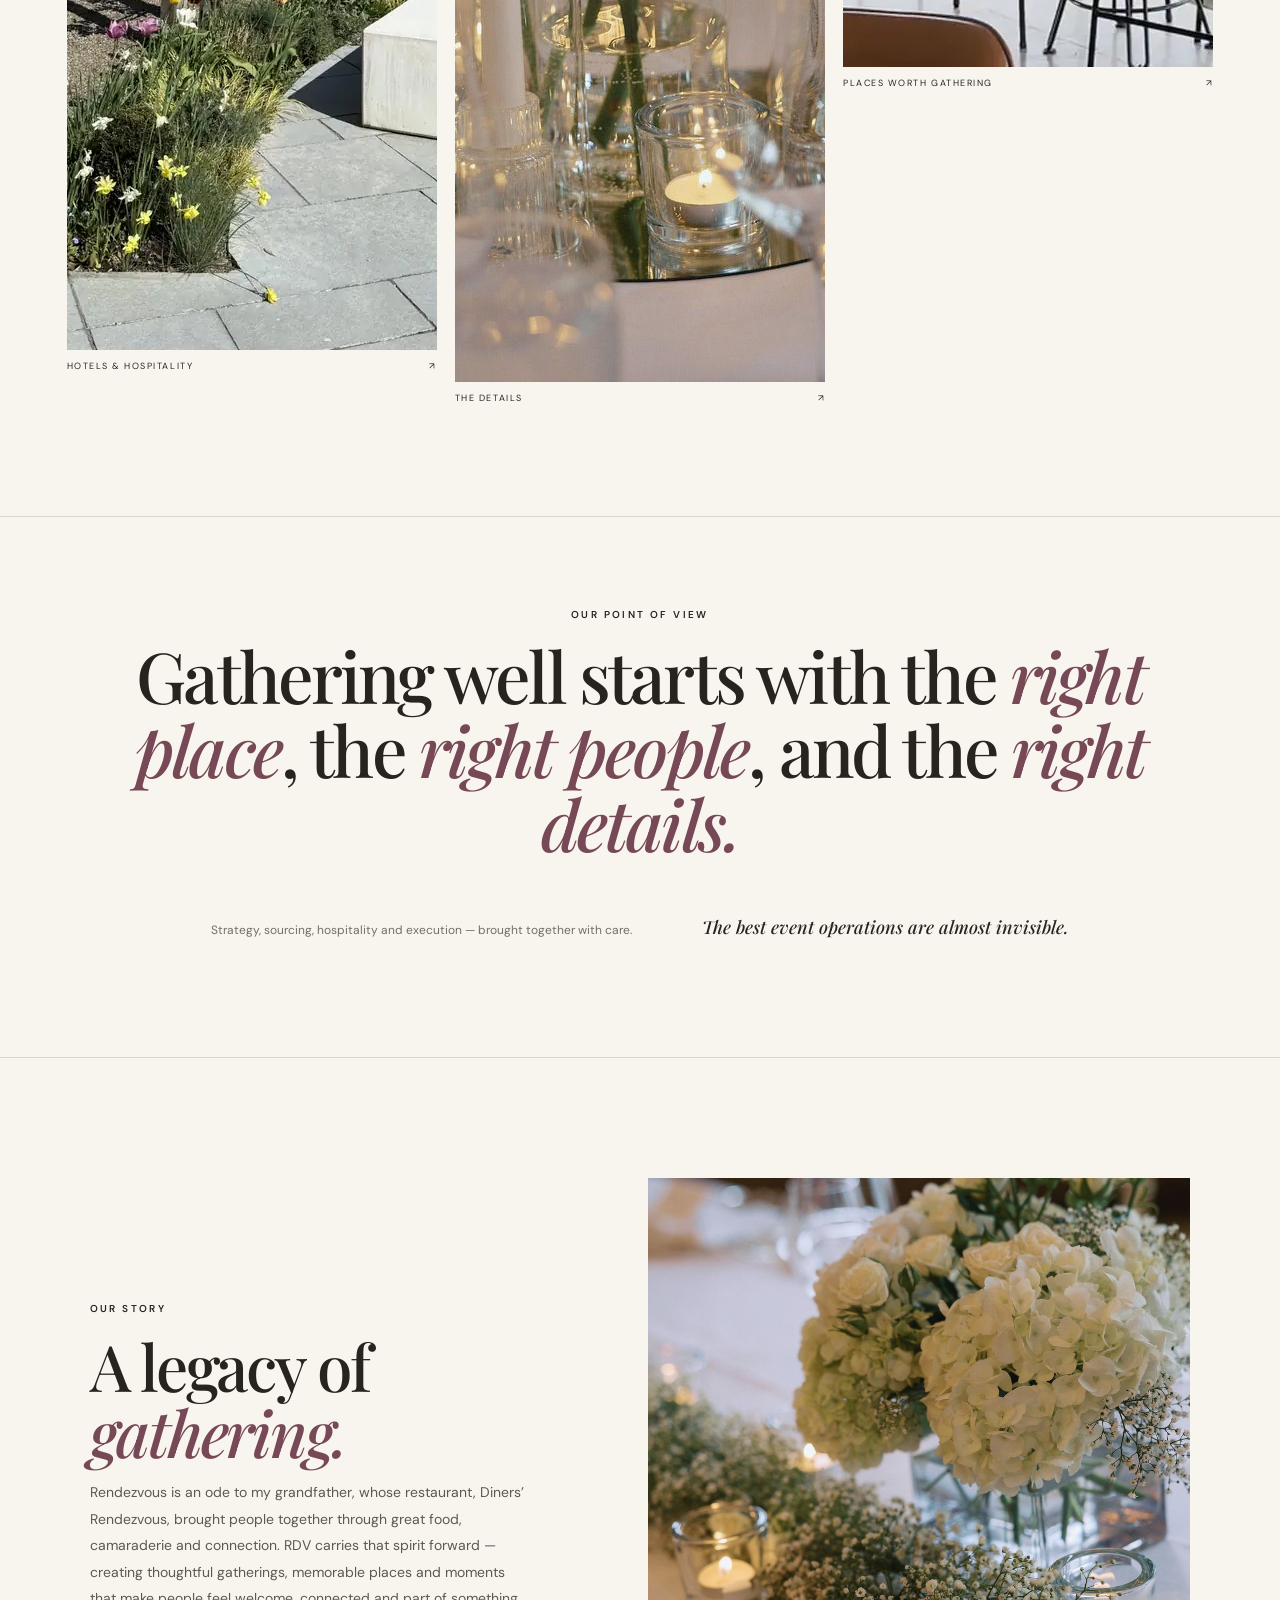
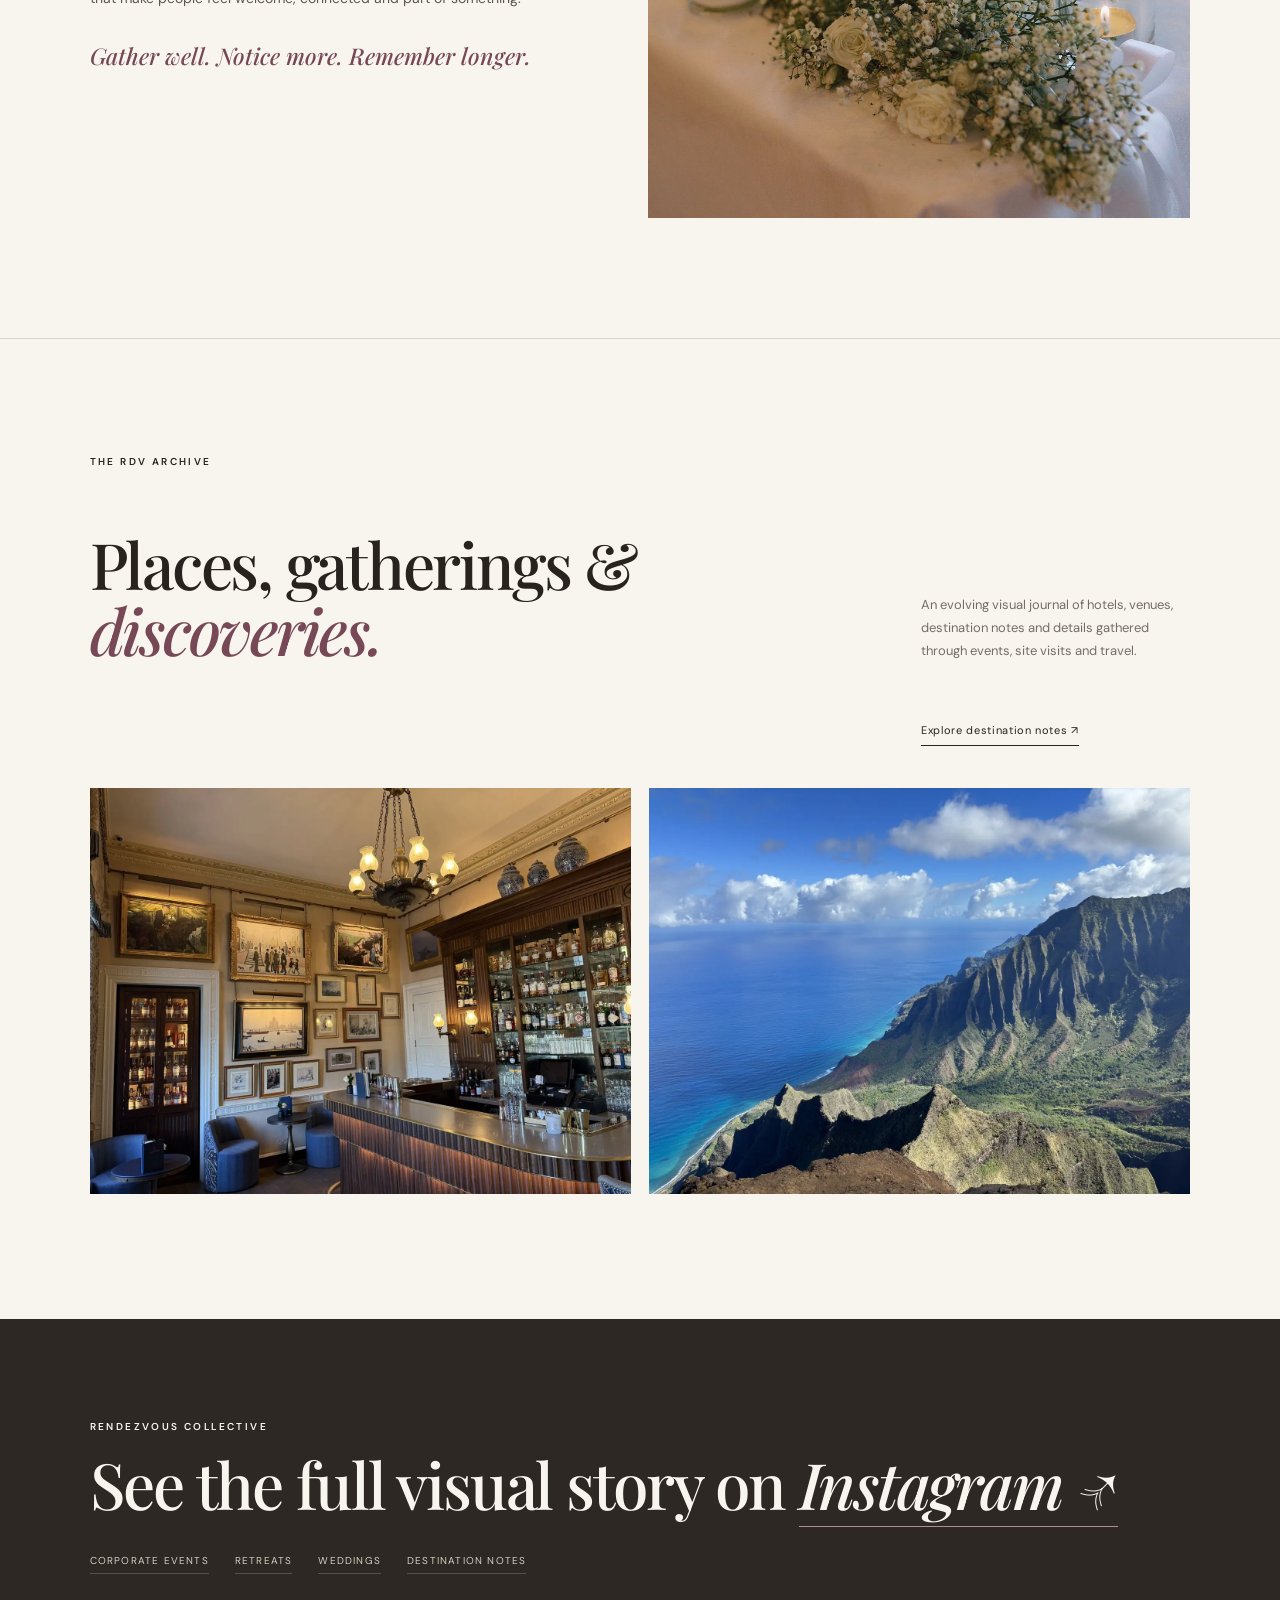
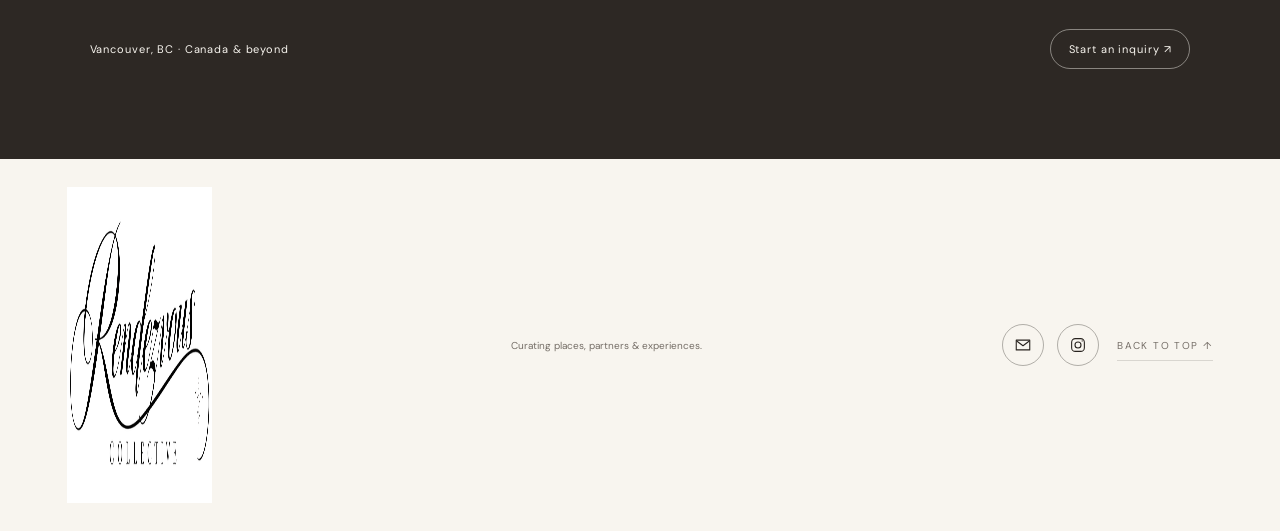
==== commit 09d710a3: "Refresh final site stylesheet" ====
--- a/index.html
+++ b/index.html
@@ -24,7 +24,7 @@
   <meta name="twitter:title" content="Rendezvous Collective | Vancouver Events, Retreats &amp; Weddings">
   <meta name="twitter:description" content="Curating places, partners &amp; experiences in Vancouver and beyond.">
   <meta name="twitter:image" content="https://rdvcollective.com/images/ky-ballroom-dinner.jpg">
-  <link rel="stylesheet" href="styles.css?v=9">
+  <link rel="stylesheet" href="styles.css?v=10">
   <script src="script.js?v=9" defer></script>
   <script type="application/ld+json">
   {
--- a/styles.css
+++ b/styles.css
@@ -1 +1 @@
-@font-face{font-family:"DM Sans";src:url("fonts/dm-sans-400.ttf") format("truetype");font-weight:400;font-style:normal;font-display:swap}@font-face{font-family:"DM Sans";src:url("fonts/dm-sans-600.ttf") format("truetype");font-weight:600;font-style:normal;font-display:swap}@font-face{font-family:"Playfair Display";src:url("fonts/playfair-500.ttf") format("truetype");font-weight:500;font-style:normal;font-display:swap}@font-face{font-family:"Playfair Display";src:url("fonts/playfair-italic-500.ttf") format("truetype");font-weight:500;font-style:italic;font-display:swap}:root{--paper:#f8f5ef;--ink:#28231f;--muted:#756e67;--wine:#774856;--line:rgba(40,35,31,.15);--serif:"Playfair Display",Georgia,serif;--sans:"DM Sans",Arial,sans-serif}*{box-sizing:border-box}html{scroll-behavior:smooth}body{margin:0;background:var(--paper);color:var(--ink);font-family:var(--sans);line-height:1.5}img{display:block;max-width:100%;width:100%}a{text-decoration:none;color:inherit}button{font:inherit;color:inherit}.sr-only{position:absolute;width:1px;height:1px;padding:0;margin:-1px;overflow:hidden;clip:rect(0,0,0,0);white-space:nowrap;border:0}.eyebrow{font-size:10px;letter-spacing:.24em;font-weight:600;margin:0 0 17px;text-transform:uppercase}.light{color:#fff}.header{height:76px;padding:0 5.2vw;display:flex;align-items:center;justify-content:space-between;position:absolute;top:0;left:0;right:0;z-index:5;color:#fff}.brand{width:180px}.brand img{filter:invert(1) brightness(10)}nav{display:flex;gap:28px;align-items:center;font-size:10px;letter-spacing:.12em;text-transform:uppercase}.inquire{border:1px solid rgba(255,255,255,.65);border-radius:999px;padding:11px 18px}.hero{height:94vh;min-height:720px;position:relative;overflow:hidden}.hero-image{position:absolute;inset:0;height:100%;object-fit:cover;object-position:center}.hero-overlay{position:absolute;inset:0;background:linear-gradient(90deg,rgba(20,15,13,.52),rgba(20,15,13,.08) 70%),linear-gradient(0deg,rgba(20,15,13,.25),transparent 55%)}.hero-copy{position:absolute;left:7vw;bottom:10vh;max-width:680px;color:#fff}.hero-logo{width:min(520px,55vw);filter:invert(1) brightness(10);margin-bottom:7px}.tagline{font:italic 28px var(--serif);margin:0 0 18px}.hero-intro{font-size:14px;line-height:1.75;max-width:600px;color:rgba(255,255,255,.9);margin:0 0 25px}.arrow-link{display:inline-block;border-bottom:1px solid currentColor;padding-bottom:6px;font-size:11px;letter-spacing:.06em}.work{padding:110px 5.2vw}.heading-row{display:grid;grid-template-columns:1fr 360px;gap:60px;align-items:end;margin-bottom:48px}.heading-row h2,.story h2,.archive h2,.closing h2{font:500 clamp(44px,5vw,76px)/1.03 var(--serif);letter-spacing:-.035em;margin:0}.heading-row h2 em,.story h2 em,.archive h2 em,.point h2 em{font-style:italic;color:var(--wine);font-weight:400}.intro{font-size:13px;line-height:1.7;color:var(--muted);margin:0}.work-grid{display:grid;grid-template-columns:repeat(3,1fr);gap:42px 18px}.work-item img{aspect-ratio:4/3;object-fit:cover}.work-item:nth-child(2) img{object-position:center 34%}.work-item:nth-child(4) img{object-position:center 50%}.details-item img{object-position:center 29%}.work-item span{display:flex;justify-content:space-between;gap:15px;margin-top:10px;text-transform:uppercase;font-size:9px;letter-spacing:.17em}.work-item b{font-weight:400}.work-item img{transition:transform .55s ease,filter .35s ease}.work-item:hover img{transform:scale(1.018);filter:saturate(.95)}.point{padding:90px 10vw 100px;border-top:1px solid var(--line);border-bottom:1px solid var(--line);text-align:center}.point h2{font:500 clamp(44px,5.5vw,78px)/1.05 var(--serif);letter-spacing:-.04em;max-width:1100px;margin:0 auto}.point-footer{display:flex;justify-content:center;gap:70px;align-items:baseline;margin-top:36px;font-size:12px;color:var(--muted)}.serif-small{font:italic 18px var(--serif);color:var(--ink)!important}.story{padding:120px 7vw;display:grid;grid-template-columns:.9fr 1.1fr;gap:9vw;align-items:center}.story-copy>p:not(.eyebrow):not(.signature){font-size:14px;line-height:1.9;color:#5f5750;max-width:560px}.signature{font:italic 23px var(--serif);color:var(--wine);margin-top:28px}.story-image{height:640px;object-fit:cover}.archive{padding:115px 7vw 125px;border-top:1px solid var(--line)}.archive-heading{display:grid;grid-template-columns:.75fr 1.15fr .7fr;gap:50px;align-items:end;margin-bottom:42px}.archive-heading .eyebrow{grid-column:1}.archive-heading h2{grid-column:1/3;grid-row:2;margin-top:-5px}.archive-heading>p:not(.eyebrow){grid-column:3;grid-row:2;font-size:13px;line-height:1.75;color:var(--muted);margin:0}.archive-heading .arrow-link{grid-column:3;grid-row:3;justify-self:start;margin-top:10px}.archive-images{display:grid;grid-template-columns:1fr 1fr;gap:18px}.archive-images img{aspect-ratio:4/3;height:auto;object-fit:cover}.closing{padding:100px 7vw 90px;background:#2d2824;color:#f8f5ef}.closing h2{max-width:1050px}.closing h2 a{font-style:italic;border-bottom:1px solid #ae918a}.audience-links{margin-top:36px;display:flex;flex-wrap:wrap;gap:12px 26px;color:#d6ccc2}.audience-links a{border-bottom:1px solid rgba(248,245,239,.2);padding-bottom:5px}.closing-bottom{display:flex;justify-content:space-between;align-items:center;margin-top:55px;font-size:11px;letter-spacing:.08em}.inquire.dark{border-color:rgba(248,245,239,.45)}.footer{min-height:110px;padding:28px 5.2vw;display:grid;grid-template-columns:auto 1fr auto;gap:34px;align-items:center;color:var(--muted);font-size:10px}.footer-brand{width:145px}.footer-logo{width:145px}.footer-tagline{text-align:center}.footer-actions{display:flex;align-items:center;gap:13px}.icon-link{width:42px;height:42px;border:1px solid var(--line);border-radius:999px;display:grid;place-items:center;transition:border-color .2s,color .2s,transform .2s;background:transparent}.icon-link:hover{border-color:var(--wine);color:var(--wine);transform:translateY(-2px)}.icon-link img{width:18px;height:18px;object-fit:contain}.icon-link svg{width:18px;height:18px;fill:none;stroke:currentColor;stroke-width:1.45;stroke-linecap:round;stroke-linejoin:round}.icon-link .fill-dot{fill:currentColor;stroke:none}.footer-top{margin-left:5px;text-transform:uppercase;letter-spacing:.14em;border-bottom:1px solid var(--line);padding:9px 0 7px;transition:color .2s,border-color .2s}.footer-top:hover{color:var(--wine);border-color:var(--wine)}.floating-top{position:fixed;right:0;top:52%;z-index:20;width:42px;padding:15px 0 13px;background:rgba(248,245,239,.94);border:1px solid var(--line);border-right:0;border-radius:12px 0 0 12px;display:flex;flex-direction:column;align-items:center;gap:7px;color:var(--ink);box-shadow:0 8px 30px rgba(40,35,31,.06);opacity:0;pointer-events:none;transform:translateX(100%);transition:opacity .25s ease,transform .25s ease,background .2s}.floating-top span{font-size:8px;letter-spacing:.16em;text-transform:uppercase;writing-mode:vertical-rl;transform:rotate(180deg)}.floating-top b{font-size:13px;font-weight:400}.floating-top.is-visible{opacity:1;pointer-events:auto;transform:none}.floating-top:hover{background:#fff}.subpage .header{position:relative;color:var(--ink);border-bottom:1px solid var(--line)}.subpage .brand img{filter:none}.subpage .inquire{border-color:var(--line)}.sub-hero{padding:105px 7vw 80px;display:grid;grid-template-columns:1.05fr .95fr;gap:8vw;align-items:center;border-bottom:1px solid var(--line)}.sub-hero h1{font:500 clamp(46px,5.8vw,84px)/1.02 var(--serif);letter-spacing:-.04em;margin:0 0 25px}.sub-hero h1 em{color:var(--wine);font-style:italic;font-weight:400}.sub-hero p{font-size:15px;line-height:1.85;color:#5f5750;max-width:680px}.sub-hero img{aspect-ratio:4/3;object-fit:cover}.sub-content{padding:90px 7vw 110px;max-width:1250px;margin:auto}.sub-grid{display:grid;grid-template-columns:.72fr 1.28fr;gap:8vw;margin-bottom:80px}.sub-grid h2{font:500 clamp(34px,4vw,58px)/1.05 var(--serif);letter-spacing:-.03em;margin:0}.sub-copy p,.sub-copy li{font-size:14px;line-height:1.85;color:#5f5750}.sub-copy ul{padding-left:18px}.service-list{display:grid;grid-template-columns:repeat(2,1fr);gap:14px 34px;margin:28px 0 0;padding:0;list-style:none}.service-list li{border-top:1px solid var(--line);padding:14px 0}.sub-cta{padding:70px 7vw;background:#2d2824;color:#f8f5ef;display:flex;justify-content:space-between;gap:50px;align-items:center}.sub-cta h2{font:500 clamp(34px,4vw,58px)/1.05 var(--serif);margin:0}.sub-cta p{max-width:500px;color:#d5cbc2}.sub-footer-links{display:flex;gap:22px;flex-wrap:wrap;margin-top:25px;font-size:11px;text-transform:uppercase;letter-spacing:.11em}.breadcrumbs{font-size:10px;letter-spacing:.1em;text-transform:uppercase;color:var(--muted);margin-bottom:25px}.breadcrumbs a{border-bottom:1px solid var(--line)}@media(max-width:800px){.header{height:68px;padding:0 5vw}.brand{width:140px}.header nav a:not(.inquire):not([href*="instagram"]){display:none}.header nav{gap:12px}.hero{height:86vh;min-height:620px}.hero-copy{left:6vw;right:6vw;bottom:8vh}.hero-logo{width:84vw}.tagline{font-size:22px}.work,.story,.archive{padding:76px 6vw}.heading-row{display:block}.intro{margin-top:20px}.work-grid{grid-template-columns:1fr;gap:30px}.point{padding:72px 7vw}.point-footer{flex-direction:column;gap:8px;margin-top:28px}.story{grid-template-columns:1fr;gap:42px}.story-image{height:470px}.archive-heading{display:block}.archive-heading>p:not(.eyebrow){margin-top:20px}.archive-heading .arrow-link{margin-top:18px}.archive-images{grid-template-columns:1fr;gap:16px}.closing{padding:78px 7vw}.audience-links{display:grid;grid-template-columns:1fr 1fr;gap:14px}.closing-bottom{flex-direction:column;align-items:flex-start;gap:25px}.footer{padding:30px 6vw;grid-template-columns:1fr;gap:20px;align-items:start}.footer-tagline{text-align:left}.footer-actions{width:100%;justify-content:flex-start}.footer-top{margin-left:auto}.floating-top{top:auto;bottom:26px;width:40px;padding:12px 0}.floating-top span{display:none}.sub-hero{padding:68px 6vw 58px;grid-template-columns:1fr;gap:42px}.sub-content{padding:70px 6vw 85px}.sub-grid{grid-template-columns:1fr;gap:25px;margin-bottom:60px}.service-list{grid-template-columns:1fr}.sub-cta{padding:65px 6vw;display:block}.sub-cta a.inquire{display:inline-block;margin-top:20px}}@media(prefers-reduced-motion:reduce){html{scroll-behavior:auto}.work-item img{transition:none}.floating-top{transition:none}}+@font-face{font-family:"DM Sans";src:url("fonts/dm-sans-400.ttf") format("truetype");font-weight:400;font-style:normal;font-display:swap}@font-face{font-family:"DM Sans";src:url("fonts/dm-sans-600.ttf") format("truetype");font-weight:600;font-style:normal;font-display:swap}@font-face{font-family:"Playfair Display";src:url("fonts/playfair-500.ttf") format("truetype");font-weight:500;font-style:normal;font-display:swap}@font-face{font-family:"Playfair Display";src:url("fonts/playfair-italic-500.ttf") format("truetype");font-weight:500;font-style:italic;font-display:swap}:root{--paper:#f8f5ef;--ink:#28231f;--muted:#756e67;--wine:#774856;--line:rgba(40,35,31,.15);--serif:"Playfair Display",Georgia,serif;--sans:"DM Sans",Arial,sans-serif}*{box-sizing:border-box}html{scroll-behavior:smooth}body{margin:0;background:var(--paper);color:var(--ink);font-family:var(--sans);line-height:1.5}img{display:block;max-width:100%;width:100%}a{text-decoration:none;color:inherit}button{font:inherit;color:inherit}.sr-only{position:absolute;width:1px;height:1px;padding:0;margin:-1px;overflow:hidden;clip:rect(0,0,0,0);white-space:nowrap;border:0}.eyebrow{font-size:10px;letter-spacing:.24em;font-weight:600;margin:0 0 17px;text-transform:uppercase}.light{color:#fff}.header{height:76px;padding:0 5.2vw;display:flex;align-items:center;justify-content:space-between;position:absolute;top:0;left:0;right:0;z-index:5;color:#fff}.brand{width:180px}.brand img{filter:invert(1) brightness(10)}nav{display:flex;gap:28px;align-items:center;font-size:10px;letter-spacing:.12em;text-transform:uppercase}.inquire{border:1px solid rgba(255,255,255,.65);border-radius:999px;padding:11px 18px}.hero{height:94vh;min-height:720px;position:relative;overflow:hidden}.hero-image{position:absolute;inset:0;height:100%;object-fit:cover;object-position:center}.hero-overlay{position:absolute;inset:0;background:linear-gradient(90deg,rgba(20,15,13,.52),rgba(20,15,13,.08) 70%),linear-gradient(0deg,rgba(20,15,13,.25),transparent 55%)}.hero-copy{position:absolute;left:7vw;bottom:10vh;max-width:680px;color:#fff}.hero-logo{width:min(520px,55vw);filter:invert(1) brightness(10);margin-bottom:7px}.tagline{font:italic 28px var(--serif);margin:0 0 18px}.hero-intro{font-size:14px;line-height:1.75;max-width:600px;color:rgba(255,255,255,.9);margin:0 0 25px}.arrow-link{display:inline-block;border-bottom:1px solid currentColor;padding-bottom:6px;font-size:11px;letter-spacing:.06em}.work{padding:110px 5.2vw}.heading-row{display:grid;grid-template-columns:1fr 360px;gap:60px;align-items:end;margin-bottom:48px}.heading-row h2,.story h2,.archive h2,.closing h2{font:500 clamp(44px,5vw,76px)/1.03 var(--serif);letter-spacing:-.035em;margin:0}.heading-row h2 em,.story h2 em,.archive h2 em,.point h2 em{font-style:italic;color:var(--wine);font-weight:400}.intro{font-size:13px;line-height:1.7;color:var(--muted);margin:0}.work-grid{display:grid;grid-template-columns:repeat(3,1fr);gap:42px 18px}.work-item img{aspect-ratio:4/3;object-fit:cover}.work-item:nth-child(2) img{object-position:center 34%}.work-item:nth-child(4) img{object-position:center 50%}.details-item img{object-position:center 29%}.work-item span{display:flex;justify-content:space-between;gap:15px;margin-top:10px;text-transform:uppercase;font-size:9px;letter-spacing:.17em}.work-item b{font-weight:400}.work-item img{transition:transform .55s ease,filter .35s ease}.work-item:hover img{transform:scale(1.018);filter:saturate(.95)}.point{padding:90px 10vw 100px;border-top:1px solid var(--line);border-bottom:1px solid var(--line);text-align:center}.point h2{font:500 clamp(44px,5.5vw,78px)/1.05 var(--serif);letter-spacing:-.04em;max-width:1100px;margin:0 auto}.point-footer{display:flex;justify-content:center;gap:70px;align-items:baseline;margin-top:36px;font-size:12px;color:var(--muted)}.serif-small{font:italic 18px var(--serif);color:var(--ink)!important}.story{padding:120px 7vw;display:grid;grid-template-columns:.9fr 1.1fr;gap:9vw;align-items:center}.story-copy>p:not(.eyebrow):not(.signature){font-size:14px;line-height:1.9;color:#5f5750;max-width:560px}.signature{font:italic 23px var(--serif);color:var(--wine);margin-top:28px}.story-image{height:640px;object-fit:cover}.archive{padding:115px 7vw 125px;border-top:1px solid var(--line)}.archive-heading{display:grid;grid-template-columns:.75fr 1.15fr .7fr;gap:50px;align-items:end;margin-bottom:42px}.archive-heading .eyebrow{grid-column:1}.archive-heading h2{grid-column:1/3;grid-row:2;margin-top:-5px}.archive-heading>p:not(.eyebrow){grid-column:3;grid-row:2;font-size:13px;line-height:1.75;color:var(--muted);margin:0}.archive-heading .arrow-link{grid-column:3;grid-row:3;justify-self:start;margin-top:10px}.archive-images{display:grid;grid-template-columns:1fr 1fr;gap:18px}.archive-images img{aspect-ratio:4/3;height:auto;object-fit:cover}.closing{padding:100px 7vw 90px;background:#2d2824;color:#f8f5ef}.closing h2{max-width:1050px}.closing h2 a{font-style:italic;border-bottom:1px solid #ae918a}.audience-links{margin-top:36px;display:flex;flex-wrap:wrap;gap:12px 26px;color:#d6ccc2}.audience-links a{border-bottom:1px solid rgba(248,245,239,.2);padding-bottom:5px}.closing-bottom{display:flex;justify-content:space-between;align-items:center;margin-top:55px;font-size:11px;letter-spacing:.08em}.inquire.dark{border-color:rgba(248,245,239,.45)}.footer{min-height:110px;padding:28px 5.2vw;display:grid;grid-template-columns:auto 1fr auto;gap:34px;align-items:center;color:var(--muted);font-size:10px}.footer-brand{width:145px}.footer-logo{width:145px}.footer-tagline{text-align:center}.footer-actions{display:flex;align-items:center;gap:13px}.icon-link{width:42px;height:42px;border:1px solid rgba(40,35,31,.34);color:var(--ink);border-radius:999px;display:grid;place-items:center;transition:border-color .2s,color .2s,transform .2s;background:transparent}.icon-link:hover{border-color:var(--wine);color:var(--wine);transform:translateY(-2px)}.icon-link img{width:18px;height:18px;object-fit:contain}.icon-link svg{width:18px;height:18px;fill:none;stroke:currentColor;stroke-width:1.45;stroke-linecap:round;stroke-linejoin:round}.icon-link .fill-dot{fill:currentColor;stroke:none}.footer-top{margin-left:5px;text-transform:uppercase;letter-spacing:.14em;border-bottom:1px solid var(--line);padding:9px 0 7px;transition:color .2s,border-color .2s}.footer-top:hover{color:var(--wine);border-color:var(--wine)}.floating-top{position:fixed;right:0;top:52%;z-index:20;width:42px;padding:15px 0 13px;background:rgba(248,245,239,.94);border:1px solid var(--line);border-right:0;border-radius:12px 0 0 12px;display:flex;flex-direction:column;align-items:center;gap:7px;color:var(--ink);box-shadow:0 8px 30px rgba(40,35,31,.06);opacity:0;pointer-events:none;transform:translateX(100%);transition:opacity .25s ease,transform .25s ease,background .2s}.floating-top span{font-size:8px;letter-spacing:.16em;text-transform:uppercase;writing-mode:vertical-rl;transform:rotate(180deg)}.floating-top b{font-size:13px;font-weight:400}.floating-top.is-visible{opacity:1;pointer-events:auto;transform:none}.floating-top:hover{background:#fff}.subpage .header{position:relative;color:var(--ink);border-bottom:1px solid var(--line)}.subpage .brand img{filter:none}.subpage .inquire{border-color:var(--line)}.sub-hero{padding:105px 7vw 80px;display:grid;grid-template-columns:1.05fr .95fr;gap:8vw;align-items:center;border-bottom:1px solid var(--line)}.sub-hero h1{font:500 clamp(46px,5.8vw,84px)/1.02 var(--serif);letter-spacing:-.04em;margin:0 0 25px}.sub-hero h1 em{color:var(--wine);font-style:italic;font-weight:400}.sub-hero p{font-size:15px;line-height:1.85;color:#5f5750;max-width:680px}.sub-hero img{aspect-ratio:4/3;object-fit:cover}.sub-content{padding:90px 7vw 110px;max-width:1250px;margin:auto}.sub-grid{display:grid;grid-template-columns:.72fr 1.28fr;gap:8vw;margin-bottom:80px}.sub-grid h2{font:500 clamp(34px,4vw,58px)/1.05 var(--serif);letter-spacing:-.03em;margin:0}.sub-copy p,.sub-copy li{font-size:14px;line-height:1.85;color:#5f5750}.sub-copy ul{padding-left:18px}.service-list{display:grid;grid-template-columns:repeat(2,1fr);gap:14px 34px;margin:28px 0 0;padding:0;list-style:none}.service-list li{border-top:1px solid var(--line);padding:14px 0}.sub-cta{padding:70px 7vw;background:#2d2824;color:#f8f5ef;display:flex;justify-content:space-between;gap:50px;align-items:center}.sub-cta h2{font:500 clamp(34px,4vw,58px)/1.05 var(--serif);margin:0}.sub-cta p{max-width:500px;color:#d5cbc2}.sub-footer-links{display:flex;gap:22px;flex-wrap:wrap;margin-top:25px;font-size:11px;text-transform:uppercase;letter-spacing:.11em}.breadcrumbs{font-size:10px;letter-spacing:.1em;text-transform:uppercase;color:var(--muted);margin-bottom:25px}.breadcrumbs a{border-bottom:1px solid var(--line)}@media(max-width:800px){.header{height:68px;padding:0 5vw}.brand{width:140px}.header nav a:not(.inquire):not([href*="instagram"]){display:none}.header nav{gap:12px}.hero{height:86vh;min-height:620px}.hero-copy{left:6vw;right:6vw;bottom:8vh}.hero-logo{width:84vw}.tagline{font-size:22px}.work,.story,.archive{padding:76px 6vw}.heading-row{display:block}.intro{margin-top:20px}.work-grid{grid-template-columns:1fr;gap:30px}.point{padding:72px 7vw}.point-footer{flex-direction:column;gap:8px;margin-top:28px}.story{grid-template-columns:1fr;gap:42px}.story-image{height:470px}.archive-heading{display:block}.archive-heading>p:not(.eyebrow){margin-top:20px}.archive-heading .arrow-link{margin-top:18px}.archive-images{grid-template-columns:1fr;gap:16px}.closing{padding:78px 7vw}.audience-links{display:grid;grid-template-columns:1fr 1fr;gap:14px}.closing-bottom{flex-direction:column;align-items:flex-start;gap:25px}.footer{padding:30px 6vw;grid-template-columns:1fr;gap:20px;align-items:start}.footer-tagline{text-align:left}.footer-actions{width:100%;justify-content:flex-start}.footer-top{margin-left:auto}.floating-top{top:auto;bottom:26px;width:40px;padding:12px 0}.floating-top span{display:none}.sub-hero{padding:68px 6vw 58px;grid-template-columns:1fr;gap:42px}.sub-content{padding:70px 6vw 85px}.sub-grid{grid-template-columns:1fr;gap:25px;margin-bottom:60px}.service-list{grid-template-columns:1fr}.sub-cta{padding:65px 6vw;display:block}.sub-cta a.inquire{display:inline-block;margin-top:20px}}@media(prefers-reduced-motion:reduce){html{scroll-behavior:auto}.work-item img{transition:none}.floating-top{transition:none}}
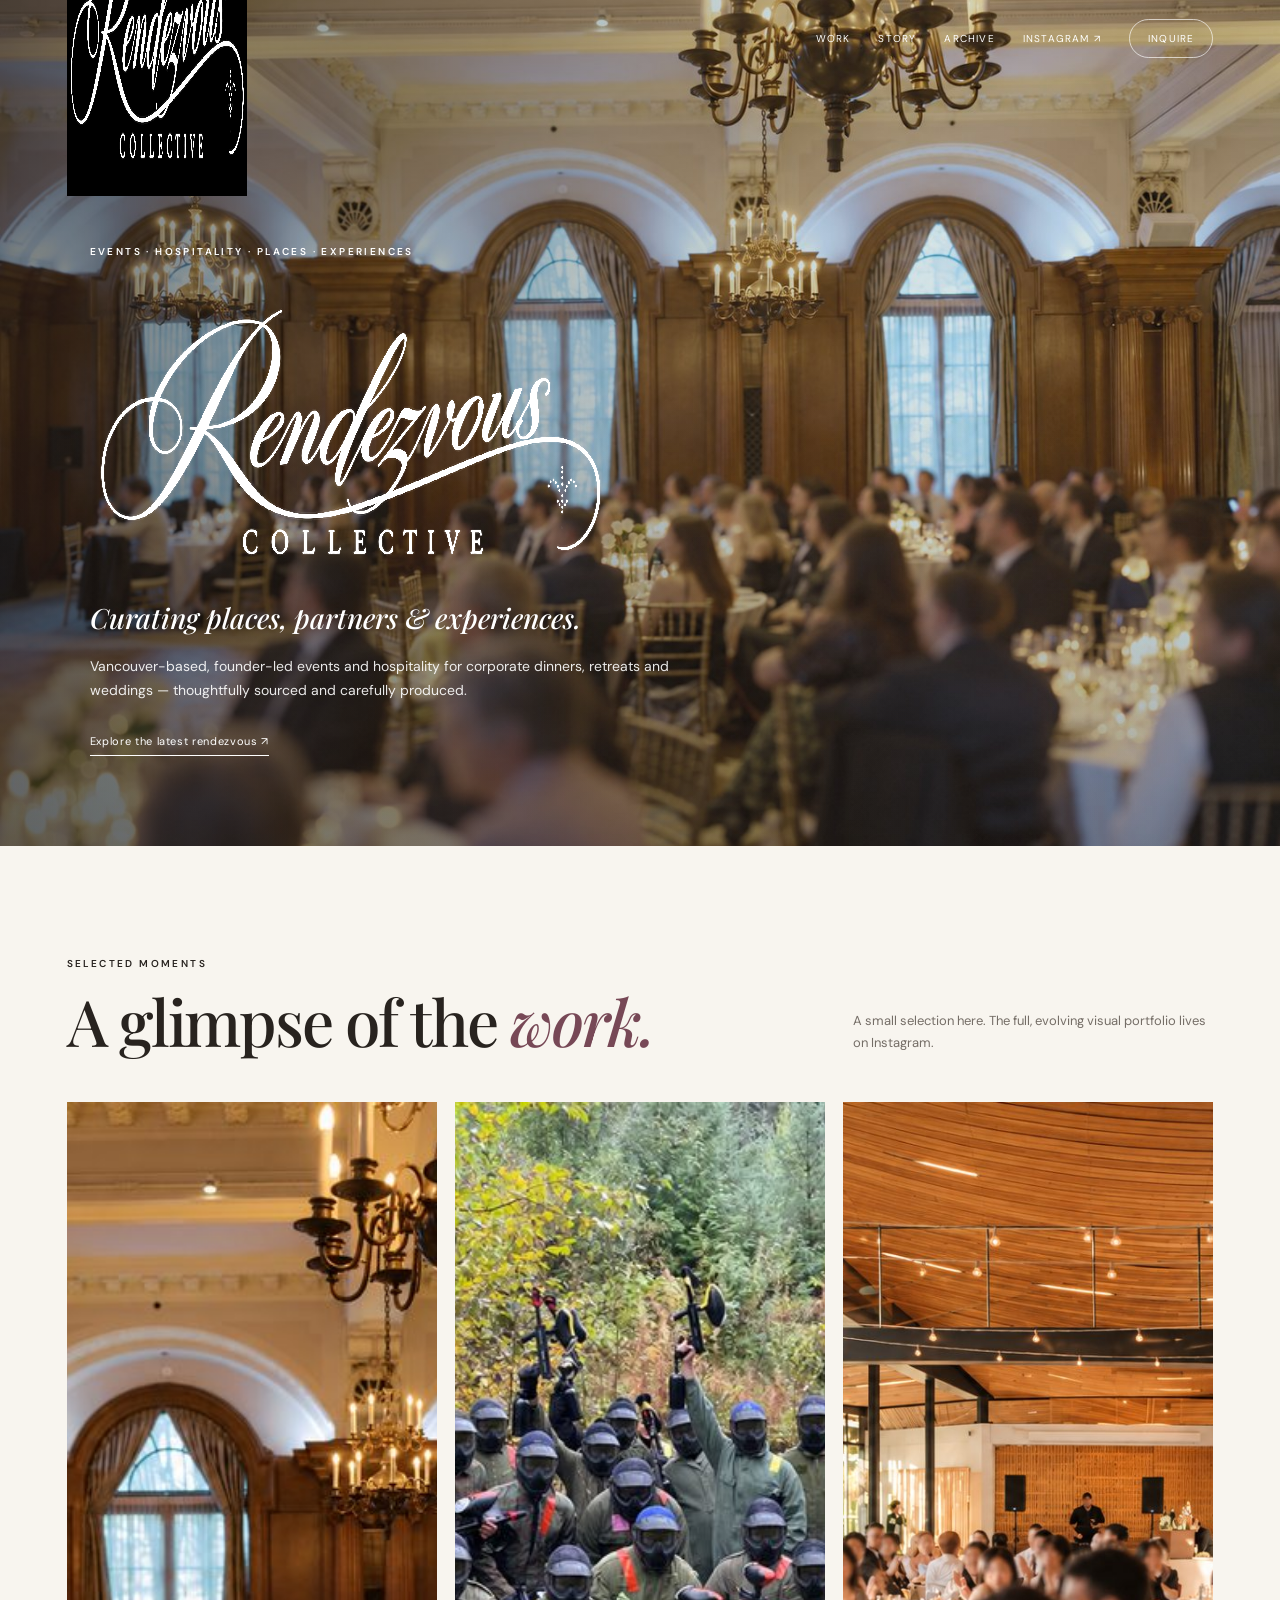
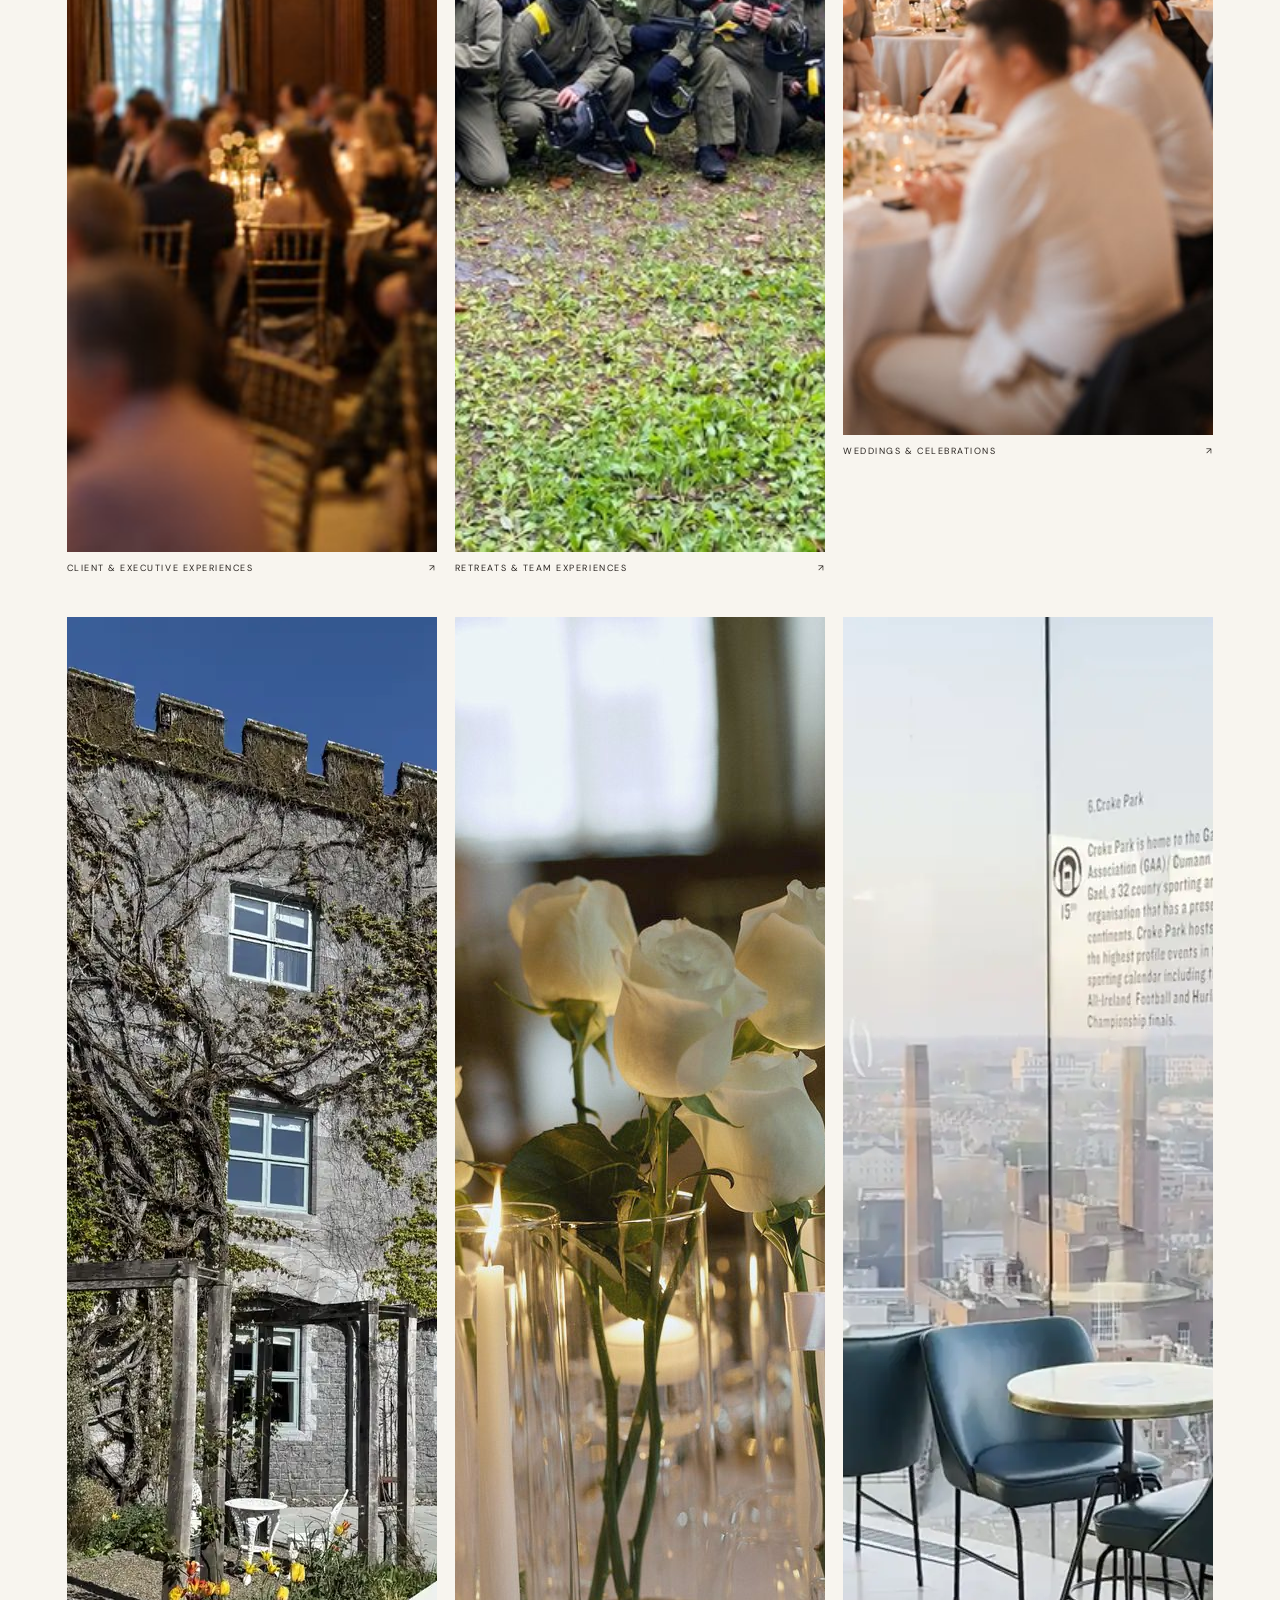
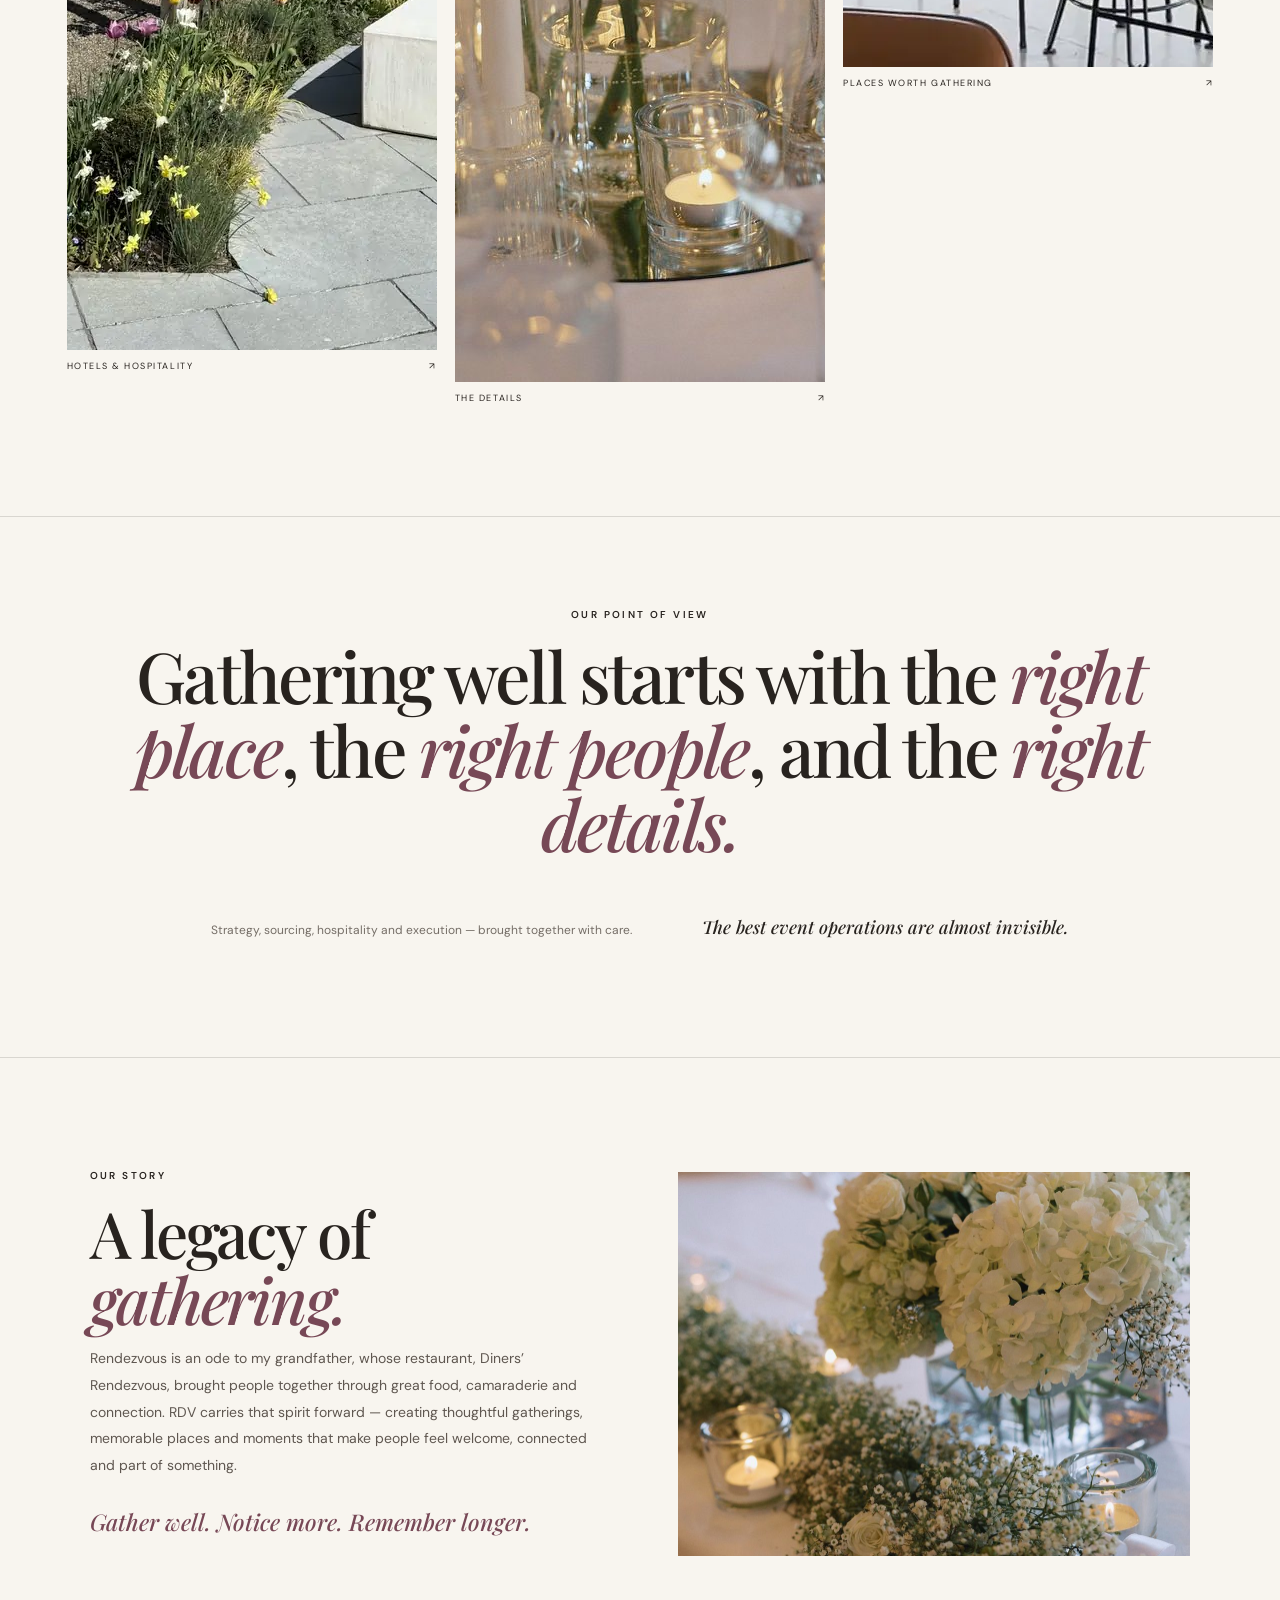
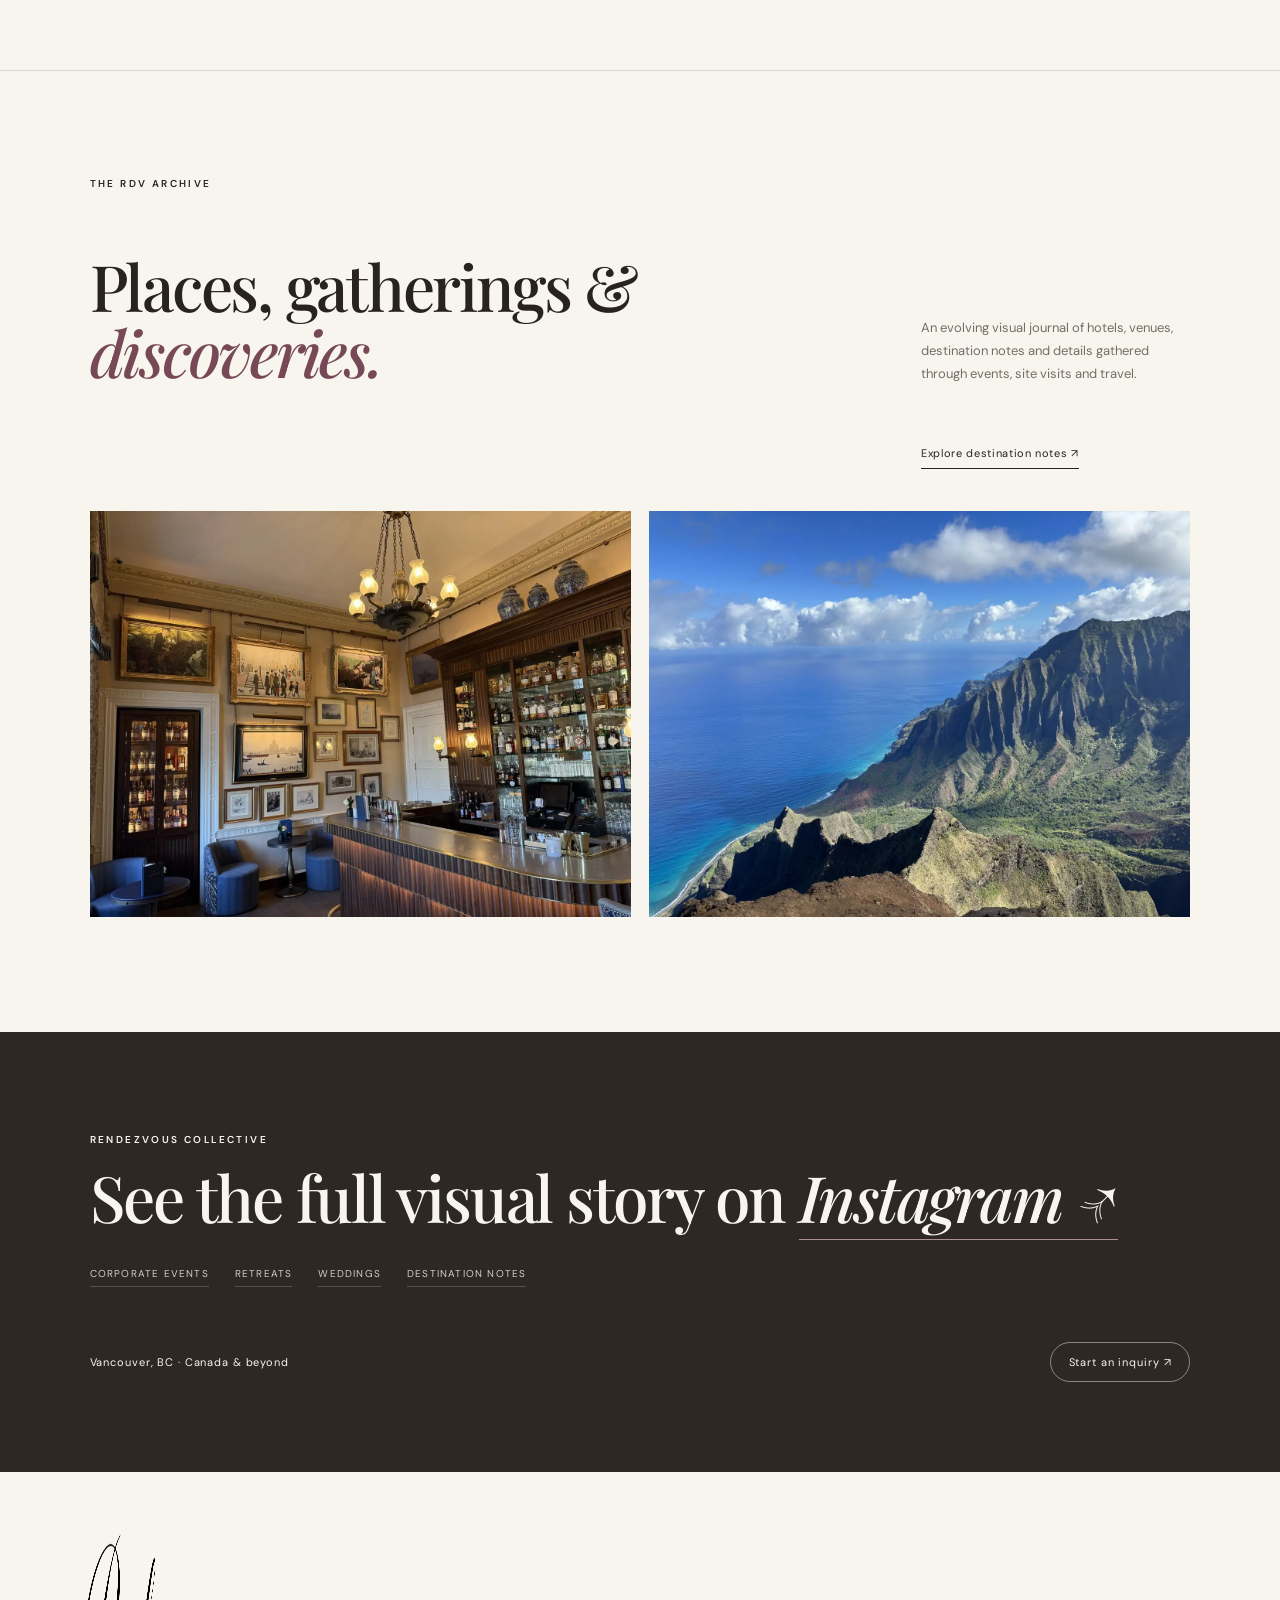
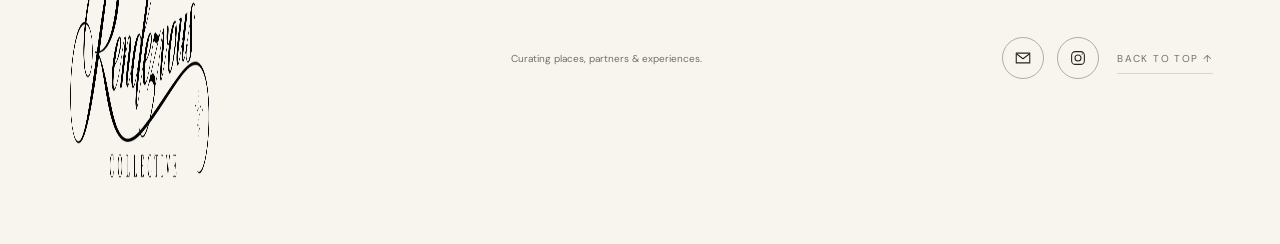
==== commit 247ea96a: "Fix live logo rendering, image proportions, and secondary page spacing" ====
--- a/index.html
+++ b/index.html
@@ -24,7 +24,7 @@
   <meta name="twitter:title" content="Rendezvous Collective | Vancouver Events, Retreats &amp; Weddings">
   <meta name="twitter:description" content="Curating places, partners &amp; experiences in Vancouver and beyond.">
   <meta name="twitter:image" content="https://rdvcollective.com/images/ky-ballroom-dinner.jpg">
-  <link rel="stylesheet" href="styles.css?v=10">
+  <link rel="stylesheet" href="styles.css?v=11">
   <script src="script.js?v=9" defer></script>
   <script type="application/ld+json">
   {
--- a/styles.css
+++ b/styles.css
@@ -1 +1,2 @@
-@font-face{font-family:"DM Sans";src:url("fonts/dm-sans-400.ttf") format("truetype");font-weight:400;font-style:normal;font-display:swap}@font-face{font-family:"DM Sans";src:url("fonts/dm-sans-600.ttf") format("truetype");font-weight:600;font-style:normal;font-display:swap}@font-face{font-family:"Playfair Display";src:url("fonts/playfair-500.ttf") format("truetype");font-weight:500;font-style:normal;font-display:swap}@font-face{font-family:"Playfair Display";src:url("fonts/playfair-italic-500.ttf") format("truetype");font-weight:500;font-style:italic;font-display:swap}:root{--paper:#f8f5ef;--ink:#28231f;--muted:#756e67;--wine:#774856;--line:rgba(40,35,31,.15);--serif:"Playfair Display",Georgia,serif;--sans:"DM Sans",Arial,sans-serif}*{box-sizing:border-box}html{scroll-behavior:smooth}body{margin:0;background:var(--paper);color:var(--ink);font-family:var(--sans);line-height:1.5}img{display:block;max-width:100%;width:100%}a{text-decoration:none;color:inherit}button{font:inherit;color:inherit}.sr-only{position:absolute;width:1px;height:1px;padding:0;margin:-1px;overflow:hidden;clip:rect(0,0,0,0);white-space:nowrap;border:0}.eyebrow{font-size:10px;letter-spacing:.24em;font-weight:600;margin:0 0 17px;text-transform:uppercase}.light{color:#fff}.header{height:76px;padding:0 5.2vw;display:flex;align-items:center;justify-content:space-between;position:absolute;top:0;left:0;right:0;z-index:5;color:#fff}.brand{width:180px}.brand img{filter:invert(1) brightness(10)}nav{display:flex;gap:28px;align-items:center;font-size:10px;letter-spacing:.12em;text-transform:uppercase}.inquire{border:1px solid rgba(255,255,255,.65);border-radius:999px;padding:11px 18px}.hero{height:94vh;min-height:720px;position:relative;overflow:hidden}.hero-image{position:absolute;inset:0;height:100%;object-fit:cover;object-position:center}.hero-overlay{position:absolute;inset:0;background:linear-gradient(90deg,rgba(20,15,13,.52),rgba(20,15,13,.08) 70%),linear-gradient(0deg,rgba(20,15,13,.25),transparent 55%)}.hero-copy{position:absolute;left:7vw;bottom:10vh;max-width:680px;color:#fff}.hero-logo{width:min(520px,55vw);filter:invert(1) brightness(10);margin-bottom:7px}.tagline{font:italic 28px var(--serif);margin:0 0 18px}.hero-intro{font-size:14px;line-height:1.75;max-width:600px;color:rgba(255,255,255,.9);margin:0 0 25px}.arrow-link{display:inline-block;border-bottom:1px solid currentColor;padding-bottom:6px;font-size:11px;letter-spacing:.06em}.work{padding:110px 5.2vw}.heading-row{display:grid;grid-template-columns:1fr 360px;gap:60px;align-items:end;margin-bottom:48px}.heading-row h2,.story h2,.archive h2,.closing h2{font:500 clamp(44px,5vw,76px)/1.03 var(--serif);letter-spacing:-.035em;margin:0}.heading-row h2 em,.story h2 em,.archive h2 em,.point h2 em{font-style:italic;color:var(--wine);font-weight:400}.intro{font-size:13px;line-height:1.7;color:var(--muted);margin:0}.work-grid{display:grid;grid-template-columns:repeat(3,1fr);gap:42px 18px}.work-item img{aspect-ratio:4/3;object-fit:cover}.work-item:nth-child(2) img{object-position:center 34%}.work-item:nth-child(4) img{object-position:center 50%}.details-item img{object-position:center 29%}.work-item span{display:flex;justify-content:space-between;gap:15px;margin-top:10px;text-transform:uppercase;font-size:9px;letter-spacing:.17em}.work-item b{font-weight:400}.work-item img{transition:transform .55s ease,filter .35s ease}.work-item:hover img{transform:scale(1.018);filter:saturate(.95)}.point{padding:90px 10vw 100px;border-top:1px solid var(--line);border-bottom:1px solid var(--line);text-align:center}.point h2{font:500 clamp(44px,5.5vw,78px)/1.05 var(--serif);letter-spacing:-.04em;max-width:1100px;margin:0 auto}.point-footer{display:flex;justify-content:center;gap:70px;align-items:baseline;margin-top:36px;font-size:12px;color:var(--muted)}.serif-small{font:italic 18px var(--serif);color:var(--ink)!important}.story{padding:120px 7vw;display:grid;grid-template-columns:.9fr 1.1fr;gap:9vw;align-items:center}.story-copy>p:not(.eyebrow):not(.signature){font-size:14px;line-height:1.9;color:#5f5750;max-width:560px}.signature{font:italic 23px var(--serif);color:var(--wine);margin-top:28px}.story-image{height:640px;object-fit:cover}.archive{padding:115px 7vw 125px;border-top:1px solid var(--line)}.archive-heading{display:grid;grid-template-columns:.75fr 1.15fr .7fr;gap:50px;align-items:end;margin-bottom:42px}.archive-heading .eyebrow{grid-column:1}.archive-heading h2{grid-column:1/3;grid-row:2;margin-top:-5px}.archive-heading>p:not(.eyebrow){grid-column:3;grid-row:2;font-size:13px;line-height:1.75;color:var(--muted);margin:0}.archive-heading .arrow-link{grid-column:3;grid-row:3;justify-self:start;margin-top:10px}.archive-images{display:grid;grid-template-columns:1fr 1fr;gap:18px}.archive-images img{aspect-ratio:4/3;height:auto;object-fit:cover}.closing{padding:100px 7vw 90px;background:#2d2824;color:#f8f5ef}.closing h2{max-width:1050px}.closing h2 a{font-style:italic;border-bottom:1px solid #ae918a}.audience-links{margin-top:36px;display:flex;flex-wrap:wrap;gap:12px 26px;color:#d6ccc2}.audience-links a{border-bottom:1px solid rgba(248,245,239,.2);padding-bottom:5px}.closing-bottom{display:flex;justify-content:space-between;align-items:center;margin-top:55px;font-size:11px;letter-spacing:.08em}.inquire.dark{border-color:rgba(248,245,239,.45)}.footer{min-height:110px;padding:28px 5.2vw;display:grid;grid-template-columns:auto 1fr auto;gap:34px;align-items:center;color:var(--muted);font-size:10px}.footer-brand{width:145px}.footer-logo{width:145px}.footer-tagline{text-align:center}.footer-actions{display:flex;align-items:center;gap:13px}.icon-link{width:42px;height:42px;border:1px solid rgba(40,35,31,.34);color:var(--ink);border-radius:999px;display:grid;place-items:center;transition:border-color .2s,color .2s,transform .2s;background:transparent}.icon-link:hover{border-color:var(--wine);color:var(--wine);transform:translateY(-2px)}.icon-link img{width:18px;height:18px;object-fit:contain}.icon-link svg{width:18px;height:18px;fill:none;stroke:currentColor;stroke-width:1.45;stroke-linecap:round;stroke-linejoin:round}.icon-link .fill-dot{fill:currentColor;stroke:none}.footer-top{margin-left:5px;text-transform:uppercase;letter-spacing:.14em;border-bottom:1px solid var(--line);padding:9px 0 7px;transition:color .2s,border-color .2s}.footer-top:hover{color:var(--wine);border-color:var(--wine)}.floating-top{position:fixed;right:0;top:52%;z-index:20;width:42px;padding:15px 0 13px;background:rgba(248,245,239,.94);border:1px solid var(--line);border-right:0;border-radius:12px 0 0 12px;display:flex;flex-direction:column;align-items:center;gap:7px;color:var(--ink);box-shadow:0 8px 30px rgba(40,35,31,.06);opacity:0;pointer-events:none;transform:translateX(100%);transition:opacity .25s ease,transform .25s ease,background .2s}.floating-top span{font-size:8px;letter-spacing:.16em;text-transform:uppercase;writing-mode:vertical-rl;transform:rotate(180deg)}.floating-top b{font-size:13px;font-weight:400}.floating-top.is-visible{opacity:1;pointer-events:auto;transform:none}.floating-top:hover{background:#fff}.subpage .header{position:relative;color:var(--ink);border-bottom:1px solid var(--line)}.subpage .brand img{filter:none}.subpage .inquire{border-color:var(--line)}.sub-hero{padding:105px 7vw 80px;display:grid;grid-template-columns:1.05fr .95fr;gap:8vw;align-items:center;border-bottom:1px solid var(--line)}.sub-hero h1{font:500 clamp(46px,5.8vw,84px)/1.02 var(--serif);letter-spacing:-.04em;margin:0 0 25px}.sub-hero h1 em{color:var(--wine);font-style:italic;font-weight:400}.sub-hero p{font-size:15px;line-height:1.85;color:#5f5750;max-width:680px}.sub-hero img{aspect-ratio:4/3;object-fit:cover}.sub-content{padding:90px 7vw 110px;max-width:1250px;margin:auto}.sub-grid{display:grid;grid-template-columns:.72fr 1.28fr;gap:8vw;margin-bottom:80px}.sub-grid h2{font:500 clamp(34px,4vw,58px)/1.05 var(--serif);letter-spacing:-.03em;margin:0}.sub-copy p,.sub-copy li{font-size:14px;line-height:1.85;color:#5f5750}.sub-copy ul{padding-left:18px}.service-list{display:grid;grid-template-columns:repeat(2,1fr);gap:14px 34px;margin:28px 0 0;padding:0;list-style:none}.service-list li{border-top:1px solid var(--line);padding:14px 0}.sub-cta{padding:70px 7vw;background:#2d2824;color:#f8f5ef;display:flex;justify-content:space-between;gap:50px;align-items:center}.sub-cta h2{font:500 clamp(34px,4vw,58px)/1.05 var(--serif);margin:0}.sub-cta p{max-width:500px;color:#d5cbc2}.sub-footer-links{display:flex;gap:22px;flex-wrap:wrap;margin-top:25px;font-size:11px;text-transform:uppercase;letter-spacing:.11em}.breadcrumbs{font-size:10px;letter-spacing:.1em;text-transform:uppercase;color:var(--muted);margin-bottom:25px}.breadcrumbs a{border-bottom:1px solid var(--line)}@media(max-width:800px){.header{height:68px;padding:0 5vw}.brand{width:140px}.header nav a:not(.inquire):not([href*="instagram"]){display:none}.header nav{gap:12px}.hero{height:86vh;min-height:620px}.hero-copy{left:6vw;right:6vw;bottom:8vh}.hero-logo{width:84vw}.tagline{font-size:22px}.work,.story,.archive{padding:76px 6vw}.heading-row{display:block}.intro{margin-top:20px}.work-grid{grid-template-columns:1fr;gap:30px}.point{padding:72px 7vw}.point-footer{flex-direction:column;gap:8px;margin-top:28px}.story{grid-template-columns:1fr;gap:42px}.story-image{height:470px}.archive-heading{display:block}.archive-heading>p:not(.eyebrow){margin-top:20px}.archive-heading .arrow-link{margin-top:18px}.archive-images{grid-template-columns:1fr;gap:16px}.closing{padding:78px 7vw}.audience-links{display:grid;grid-template-columns:1fr 1fr;gap:14px}.closing-bottom{flex-direction:column;align-items:flex-start;gap:25px}.footer{padding:30px 6vw;grid-template-columns:1fr;gap:20px;align-items:start}.footer-tagline{text-align:left}.footer-actions{width:100%;justify-content:flex-start}.footer-top{margin-left:auto}.floating-top{top:auto;bottom:26px;width:40px;padding:12px 0}.floating-top span{display:none}.sub-hero{padding:68px 6vw 58px;grid-template-columns:1fr;gap:42px}.sub-content{padding:70px 6vw 85px}.sub-grid{grid-template-columns:1fr;gap:25px;margin-bottom:60px}.service-list{grid-template-columns:1fr}.sub-cta{padding:65px 6vw;display:block}.sub-cta a.inquire{display:inline-block;margin-top:20px}}@media(prefers-reduced-motion:reduce){html{scroll-behavior:auto}.work-item img{transition:none}.floating-top{transition:none}}+@font-face{font-family:"DM Sans";src:url("fonts/dm-sans-400.ttf") format("truetype");font-weight:400;font-style:normal;font-display:swap}@font-face{font-family:"DM Sans";src:url("fonts/dm-sans-600.ttf") format("truetype");font-weight:600;font-style:normal;font-display:swap}@font-face{font-family:"Playfair Display";src:url("fonts/playfair-500.ttf") format("truetype");font-weight:500;font-style:normal;font-display:swap}@font-face{font-family:"Playfair Display";src:url("fonts/playfair-italic-500.ttf") format("truetype");font-weight:500;font-style:italic;font-display:swap}:root{--paper:#f8f5ef;--ink:#28231f;--muted:#756e67;--wine:#774856;--line:rgba(40,35,31,.15);--serif:"Playfair Display",Georgia,serif;--sans:"DM Sans",Arial,sans-serif}*{box-sizing:border-box}html{scroll-behavior:smooth}body{margin:0;background:var(--paper);color:var(--ink);font-family:var(--sans);line-height:1.5}img{display:block;max-width:100%;width:100%}a{text-decoration:none;color:inherit}button{font:inherit;color:inherit}.sr-only{position:absolute;width:1px;height:1px;padding:0;margin:-1px;overflow:hidden;clip:rect(0,0,0,0);white-space:nowrap;border:0}.eyebrow{font-size:10px;letter-spacing:.24em;font-weight:600;margin:0 0 17px;text-transform:uppercase}.light{color:#fff}.header{height:76px;padding:0 5.2vw;display:flex;align-items:center;justify-content:space-between;position:absolute;top:0;left:0;right:0;z-index:5;color:#fff}.brand{width:180px}.brand img{filter:invert(1) brightness(10);mix-blend-mode:screen}nav{display:flex;gap:28px;align-items:center;font-size:10px;letter-spacing:.12em;text-transform:uppercase}.inquire{border:1px solid rgba(255,255,255,.65);border-radius:999px;padding:11px 18px}.hero{height:94vh;min-height:720px;position:relative;overflow:hidden}.hero-image{position:absolute;inset:0;height:100%;object-fit:cover;object-position:center}.hero-overlay{position:absolute;inset:0;background:linear-gradient(90deg,rgba(20,15,13,.52),rgba(20,15,13,.08) 70%),linear-gradient(0deg,rgba(20,15,13,.25),transparent 55%)}.hero-copy{position:absolute;left:7vw;bottom:10vh;max-width:680px;color:#fff}.hero-logo{width:min(520px,55vw);filter:invert(1) brightness(10);mix-blend-mode:screen;margin-bottom:7px}.tagline{font:italic 28px var(--serif);margin:0 0 18px}.hero-intro{font-size:14px;line-height:1.75;max-width:600px;color:rgba(255,255,255,.9);margin:0 0 25px}.arrow-link{display:inline-block;border-bottom:1px solid currentColor;padding-bottom:6px;font-size:11px;letter-spacing:.06em}.work{padding:110px 5.2vw}.heading-row{display:grid;grid-template-columns:1fr 360px;gap:60px;align-items:end;margin-bottom:48px}.heading-row h2,.story h2,.archive h2,.closing h2{font:500 clamp(44px,5vw,76px)/1.03 var(--serif);letter-spacing:-.035em;margin:0}.heading-row h2 em,.story h2 em,.archive h2 em,.point h2 em{font-style:italic;color:var(--wine);font-weight:400}.intro{font-size:13px;line-height:1.7;color:var(--muted);margin:0}.work-grid{display:grid;grid-template-columns:repeat(3,1fr);gap:42px 18px}.work-item img{aspect-ratio:4/3;object-fit:cover}.work-item:nth-child(2) img{object-position:center 34%}.work-item:nth-child(4) img{object-position:center 50%}.details-item img{object-position:center 29%}.work-item span{display:flex;justify-content:space-between;gap:15px;margin-top:10px;text-transform:uppercase;font-size:9px;letter-spacing:.17em}.work-item b{font-weight:400}.work-item img{transition:transform .55s ease,filter .35s ease}.work-item:hover img{transform:scale(1.018);filter:saturate(.95)}.point{padding:90px 10vw 100px;border-top:1px solid var(--line);border-bottom:1px solid var(--line);text-align:center}.point h2{font:500 clamp(44px,5.5vw,78px)/1.05 var(--serif);letter-spacing:-.04em;max-width:1100px;margin:0 auto}.point-footer{display:flex;justify-content:center;gap:70px;align-items:baseline;margin-top:36px;font-size:12px;color:var(--muted)}.serif-small{font:italic 18px var(--serif);color:var(--ink)!important}.story{padding:110px 7vw;display:grid;grid-template-columns:1fr 1fr;gap:6vw;align-items:center;max-width:1600px;margin:0 auto}.story-copy>p:not(.eyebrow):not(.signature){font-size:14px;line-height:1.9;color:#5f5750;max-width:560px}.signature{font:italic 23px var(--serif);color:var(--wine);margin-top:28px}.story-image{width:100%;height:auto;aspect-ratio:4/3;object-fit:cover;object-position:center 38%}.archive{padding:105px 7vw 115px;border-top:1px solid var(--line);max-width:1600px;margin:0 auto}.archive-heading{display:grid;grid-template-columns:.75fr 1.15fr .7fr;gap:50px;align-items:end;margin-bottom:42px}.archive-heading .eyebrow{grid-column:1}.archive-heading h2{grid-column:1/3;grid-row:2;margin-top:-5px}.archive-heading>p:not(.eyebrow){grid-column:3;grid-row:2;font-size:13px;line-height:1.75;color:var(--muted);margin:0}.archive-heading .arrow-link{grid-column:3;grid-row:3;justify-self:start;margin-top:10px}.archive-images{display:grid;grid-template-columns:1fr 1fr;gap:18px}.archive-images img{aspect-ratio:4/3;height:auto;object-fit:cover}.closing{padding:100px 7vw 90px;background:#2d2824;color:#f8f5ef}.closing h2{max-width:1050px}.closing h2 a{font-style:italic;border-bottom:1px solid #ae918a}.audience-links{margin-top:36px;display:flex;flex-wrap:wrap;gap:12px 26px;color:#d6ccc2}.audience-links a{border-bottom:1px solid rgba(248,245,239,.2);padding-bottom:5px}.closing-bottom{display:flex;justify-content:space-between;align-items:center;margin-top:55px;font-size:11px;letter-spacing:.08em}.inquire.dark{border-color:rgba(248,245,239,.45)}.footer{min-height:110px;padding:28px 5.2vw;display:grid;grid-template-columns:auto 1fr auto;gap:34px;align-items:center;color:var(--muted);font-size:10px}.footer-brand{width:145px}.footer-logo{width:145px;mix-blend-mode:multiply}.footer-tagline{text-align:center}.footer-actions{display:flex;align-items:center;gap:13px}.icon-link{width:42px;height:42px;border:1px solid rgba(40,35,31,.34);color:var(--ink);border-radius:999px;display:grid;place-items:center;transition:border-color .2s,color .2s,transform .2s;background:transparent}.icon-link:hover{border-color:var(--wine);color:var(--wine);transform:translateY(-2px)}.icon-link img{width:18px;height:18px;object-fit:contain}.icon-link svg{width:18px;height:18px;fill:none;stroke:currentColor;stroke-width:1.45;stroke-linecap:round;stroke-linejoin:round}.icon-link .fill-dot{fill:currentColor;stroke:none}.footer-top{margin-left:5px;text-transform:uppercase;letter-spacing:.14em;border-bottom:1px solid var(--line);padding:9px 0 7px;transition:color .2s,border-color .2s}.footer-top:hover{color:var(--wine);border-color:var(--wine)}.floating-top{position:fixed;right:0;top:52%;z-index:20;width:42px;padding:15px 0 13px;background:rgba(248,245,239,.94);border:1px solid var(--line);border-right:0;border-radius:12px 0 0 12px;display:flex;flex-direction:column;align-items:center;gap:7px;color:var(--ink);box-shadow:0 8px 30px rgba(40,35,31,.06);opacity:0;pointer-events:none;transform:translateX(100%);transition:opacity .25s ease,transform .25s ease,background .2s}.floating-top span{font-size:8px;letter-spacing:.16em;text-transform:uppercase;writing-mode:vertical-rl;transform:rotate(180deg)}.floating-top b{font-size:13px;font-weight:400}.floating-top.is-visible{opacity:1;pointer-events:auto;transform:none}.floating-top:hover{background:#fff}.subpage .header{position:relative;color:var(--ink);border-bottom:1px solid var(--line)}.subpage .brand img{filter:none;mix-blend-mode:multiply}.subpage .inquire{border-color:var(--line)}.sub-hero{padding:72px 7vw 64px;display:grid;grid-template-columns:minmax(0,1fr) minmax(360px,.9fr);gap:56px;align-items:center;border-bottom:1px solid var(--line);max-width:1500px;margin:0 auto}.sub-hero h1{font:500 clamp(46px,5.8vw,84px)/1.02 var(--serif);letter-spacing:-.04em;margin:0 0 25px}.sub-hero h1 em{color:var(--wine);font-style:italic;font-weight:400}.sub-hero p{font-size:15px;line-height:1.85;color:#5f5750;max-width:680px}.sub-hero img{aspect-ratio:4/3;object-fit:cover}.sub-content{padding:72px 7vw 90px;max-width:1500px;margin:0 auto}.sub-grid{display:grid;grid-template-columns:minmax(280px,.8fr) minmax(0,1.2fr);gap:56px;margin-bottom:64px;align-items:start}.sub-grid h2{font:500 clamp(34px,4vw,58px)/1.05 var(--serif);letter-spacing:-.03em;margin:0}.sub-copy{min-width:0}.sub-copy p,.sub-copy li{font-size:14px;line-height:1.8;color:#5f5750}.sub-copy ul{padding-left:18px}.service-list{display:grid;grid-template-columns:repeat(2,minmax(0,1fr));gap:0 28px;margin:24px 0 0;padding:0;list-style:none}.service-list li{border-top:1px solid var(--line);padding:14px 0}.sub-cta{padding:64px 7vw;background:#2d2824;color:#f8f5ef;display:flex;justify-content:space-between;gap:48px;align-items:center}.sub-cta h2{font:500 clamp(34px,4vw,58px)/1.05 var(--serif);margin:0}.sub-cta p{max-width:500px;color:#d5cbc2}.sub-footer-links{display:flex;gap:22px;flex-wrap:wrap;margin-top:25px;font-size:11px;text-transform:uppercase;letter-spacing:.11em}.breadcrumbs{font-size:10px;letter-spacing:.1em;text-transform:uppercase;color:var(--muted);margin-bottom:25px}.breadcrumbs a{border-bottom:1px solid var(--line)}@media(max-width:800px){.header{height:68px;padding:0 5vw}.brand{width:140px}.header nav a:not(.inquire):not([href*="instagram"]){display:none}.header nav{gap:12px}.hero{height:86vh;min-height:620px}.hero-copy{left:6vw;right:6vw;bottom:8vh}.hero-logo{width:84vw}.tagline{font-size:22px}.work,.story,.archive{padding:76px 6vw}.heading-row{display:block}.intro{margin-top:20px}.work-grid{grid-template-columns:1fr;gap:30px}.point{padding:72px 7vw}.point-footer{flex-direction:column;gap:8px;margin-top:28px}.story{grid-template-columns:1fr;gap:42px}.story-image{height:auto;aspect-ratio:4/3}.archive-heading{display:block}.archive-heading>p:not(.eyebrow){margin-top:20px}.archive-heading .arrow-link{margin-top:18px}.archive-images{grid-template-columns:1fr;gap:16px}.closing{padding:78px 7vw}.audience-links{display:grid;grid-template-columns:1fr 1fr;gap:14px}.closing-bottom{flex-direction:column;align-items:flex-start;gap:25px}.footer{padding:30px 6vw;grid-template-columns:1fr;gap:20px;align-items:start}.footer-tagline{text-align:left}.footer-actions{width:100%;justify-content:flex-start}.footer-top{margin-left:auto}.floating-top{top:auto;bottom:26px;width:40px;padding:12px 0}.floating-top span{display:none}.sub-hero{padding:52px 6vw 48px;grid-template-columns:1fr;gap:28px}.sub-content{padding:56px 6vw 72px}.sub-grid{display:block;margin-bottom:52px}.sub-grid h2{margin-bottom:18px}.service-list{grid-template-columns:1fr}.sub-cta{padding:65px 6vw;display:block}.sub-cta a.inquire{display:inline-block;margin-top:20px}}@media(prefers-reduced-motion:reduce){html{scroll-behavior:auto}.work-item img{transition:none}.floating-top{transition:none}}
+.subpage{overflow-x:hidden}.subpage .sub-hero img{width:100%;height:auto;aspect-ratio:4/3;object-fit:cover}.subpage .sub-copy>*:first-child{margin-top:0}.subpage .sub-copy>*:last-child{margin-bottom:0}.subpage .service-list li{margin:0}.brand img,.hero-logo,.footer-logo{background:transparent}
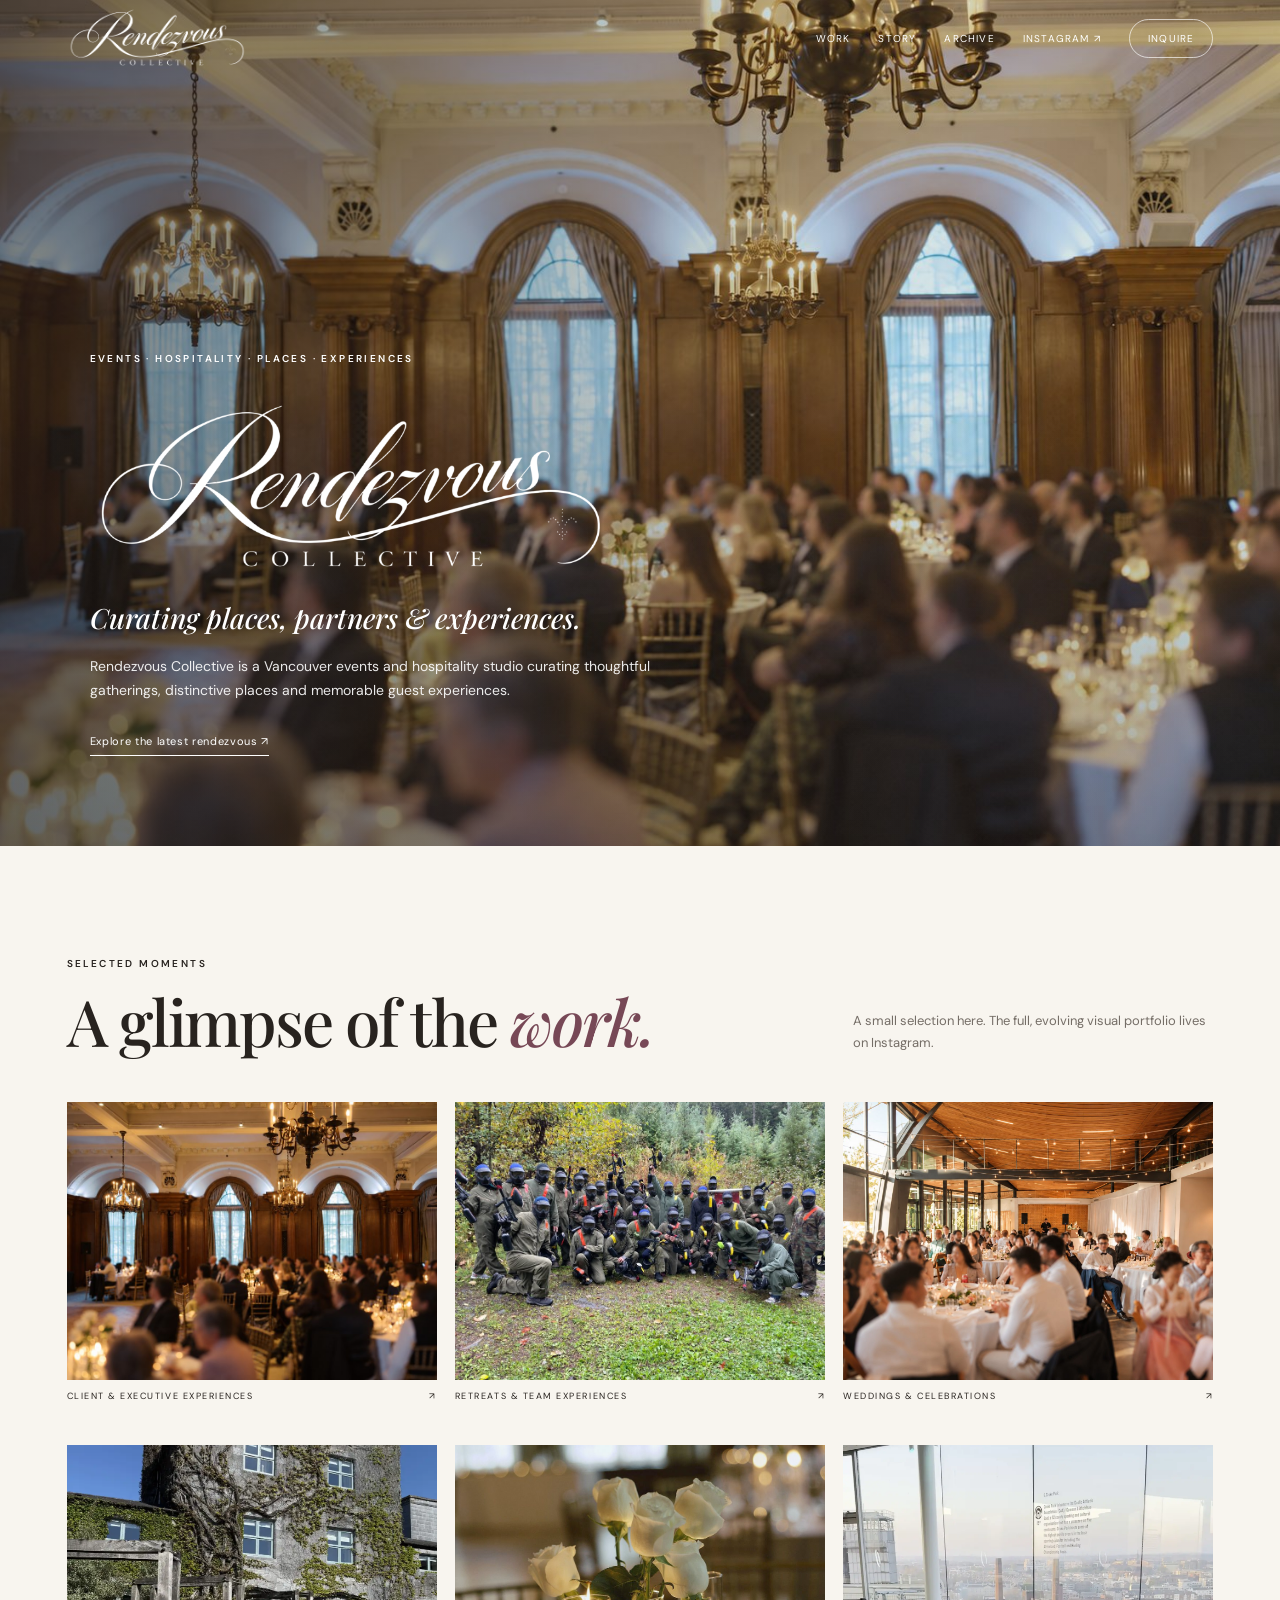
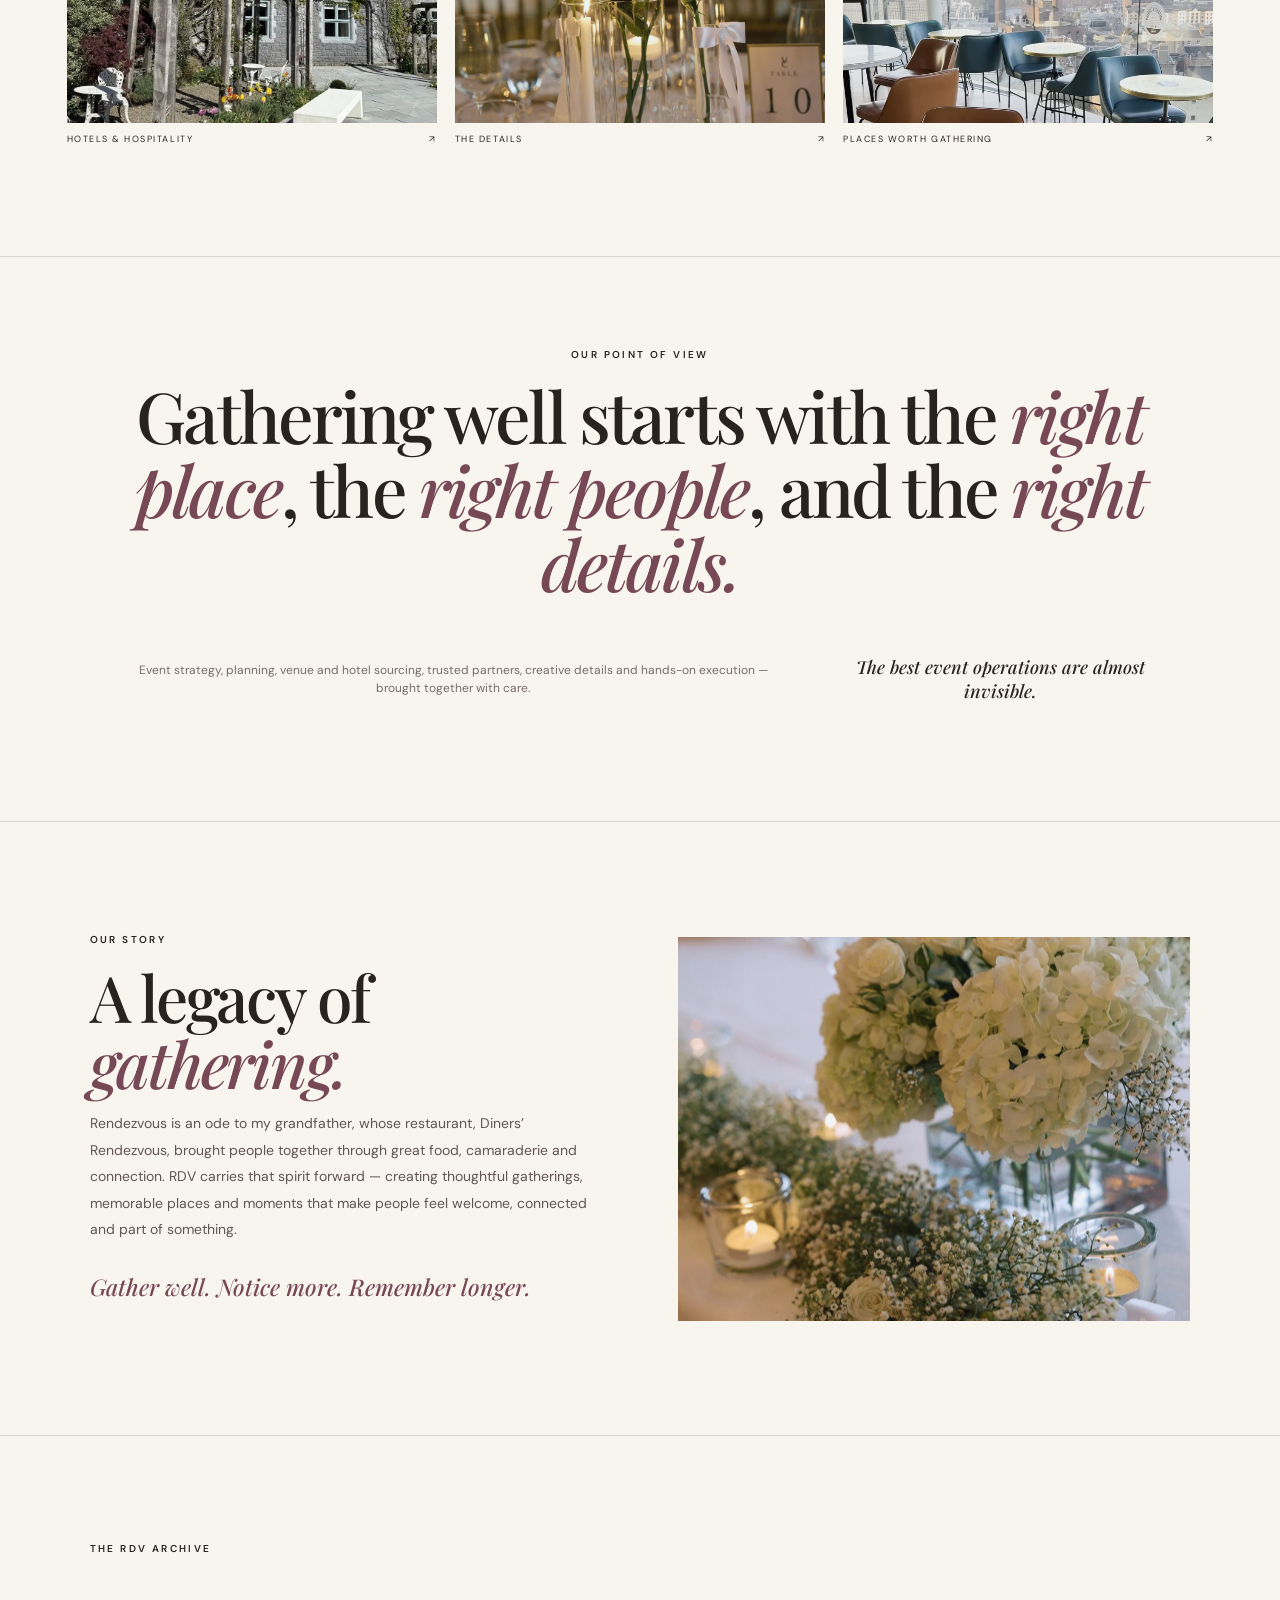
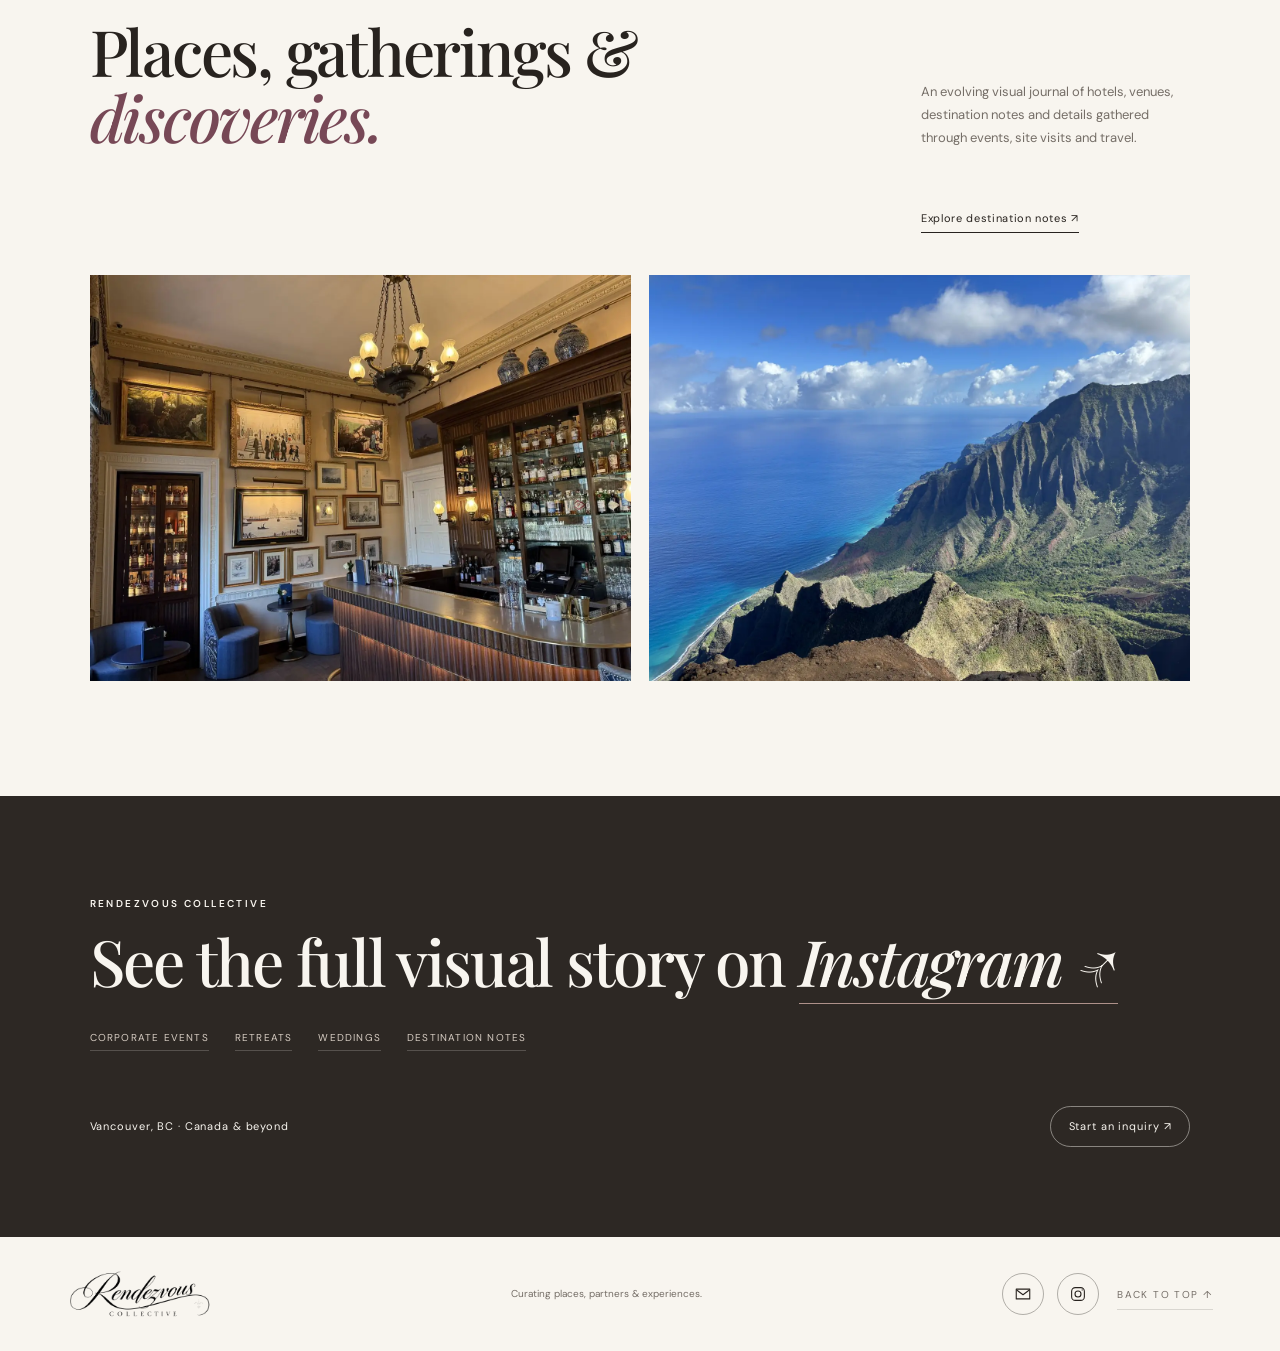
==== commit c0cf4c67: "Align homepage positioning with updated Rendezvous Collective brand language" ====
--- a/index.html
+++ b/index.html
@@ -6,7 +6,7 @@
   <meta name="theme-color" content="#f8f5ef">
   <meta name="robots" content="index,follow,max-image-preview:large,max-snippet:-1,max-video-preview:-1">
   <title>Rendezvous Collective | Vancouver Events, Retreats &amp; Weddings</title>
-  <meta name="description" content="Vancouver event planning for corporate dinners, retreats and weddings, plus curated hotel, destination and travel notes from Rendezvous Collective.">
+  <meta name="description" content="Rendezvous Collective is a Vancouver events and hospitality studio curating corporate events, retreats, dinners, weddings, distinctive places and memorable guest experiences.">
   <link rel="canonical" href="https://rdvcollective.com/">
   <link rel="preload" as="image" href="images/ky-ballroom-dinner.jpg" fetchpriority="high">
   <link rel="icon" href="favicon.svg?v=5" type="image/svg+xml">
@@ -17,12 +17,12 @@
   <meta property="og:type" content="website">
   <meta property="og:url" content="https://rdvcollective.com/">
   <meta property="og:title" content="Rendezvous Collective | Vancouver Events, Retreats &amp; Weddings">
-  <meta property="og:description" content="Thoughtful corporate dinners, retreats, weddings, hospitality and destination discoveries — based in Vancouver and inspired by places worth gathering.">
+  <meta property="og:description" content="An events and hospitality studio curating thoughtful gatherings, distinctive places and memorable guest experiences across corporate events, retreats, dinners, weddings and celebrations.">
   <meta property="og:image" content="https://rdvcollective.com/images/ky-ballroom-dinner.jpg">
   <meta property="og:image:alt" content="Guests gathered in a chandelier-lit ballroom for an elegant dinner">
   <meta name="twitter:card" content="summary_large_image">
   <meta name="twitter:title" content="Rendezvous Collective | Vancouver Events, Retreats &amp; Weddings">
-  <meta name="twitter:description" content="Curating places, partners &amp; experiences in Vancouver and beyond.">
+  <meta name="twitter:description" content="Thoughtful gatherings, distinctive places and memorable guest experiences — Vancouver, Canada and beyond.">
   <meta name="twitter:image" content="https://rdvcollective.com/images/ky-ballroom-dinner.jpg">
   <link rel="stylesheet" href="styles.css?v=11">
   <script src="script.js?v=9" defer></script>
@@ -37,6 +37,7 @@
         "url":"https://rdvcollective.com/",
         "logo":"https://rdvcollective.com/images/rdv-horizontal-logo.png",
         "email":"alaina@rdvcollective.com",
+        "description":"Rendezvous Collective is an events and hospitality studio curating thoughtful gatherings, distinctive places and memorable guest experiences.",
         "sameAs":["https://www.instagram.com/therdvcollective/"],
         "founder":{"@type":"Person","name":"Alaina Wong"},
         "areaServed":[
@@ -72,7 +73,7 @@
     <img class="hero-logo" src="images/rdv-horizontal-logo.png" alt="" width="789" height="316" aria-hidden="true">
     <h1 class="sr-only" id="home-title">Rendezvous Collective — Vancouver corporate events, retreats, weddings and hospitality</h1>
     <p class="tagline">Curating places, partners &amp; experiences.</p>
-    <p class="hero-intro">Vancouver-based, founder-led events and hospitality for corporate dinners, retreats and weddings — thoughtfully sourced and carefully produced.</p>
+    <p class="hero-intro">Rendezvous Collective is a Vancouver events and hospitality studio curating thoughtful gatherings, distinctive places and memorable guest experiences.</p>
     <a class="arrow-link light" href="https://www.instagram.com/therdvcollective/" target="_blank" rel="noopener">Explore the latest rendezvous ↗</a>
   </div>
 </section>
@@ -95,7 +96,7 @@
 <section class="point" aria-labelledby="point-title">
   <p class="eyebrow">OUR POINT OF VIEW</p>
   <h2 id="point-title">Gathering well starts with the <em>right place</em>, the <em>right people</em>, and the <em>right details.</em></h2>
-  <div class="point-footer"><p>Strategy, sourcing, hospitality and execution — brought together with care.</p><p class="serif-small">The best event operations are almost invisible.</p></div>
+  <div class="point-footer"><p>Event strategy, planning, venue and hotel sourcing, trusted partners, creative details and hands-on execution — brought together with care.</p><p class="serif-small">The best event operations are almost invisible.</p></div>
 </section>
 
 <section class="story" id="story" aria-labelledby="story-title">
--- a/styles.css
+++ b/styles.css
@@ -1,2 +1,6 @@
-@font-face{font-family:"DM Sans";src:url("fonts/dm-sans-400.ttf") format("truetype");font-weight:400;font-style:normal;font-display:swap}@font-face{font-family:"DM Sans";src:url("fonts/dm-sans-600.ttf") format("truetype");font-weight:600;font-style:normal;font-display:swap}@font-face{font-family:"Playfair Display";src:url("fonts/playfair-500.ttf") format("truetype");font-weight:500;font-style:normal;font-display:swap}@font-face{font-family:"Playfair Display";src:url("fonts/playfair-italic-500.ttf") format("truetype");font-weight:500;font-style:italic;font-display:swap}:root{--paper:#f8f5ef;--ink:#28231f;--muted:#756e67;--wine:#774856;--line:rgba(40,35,31,.15);--serif:"Playfair Display",Georgia,serif;--sans:"DM Sans",Arial,sans-serif}*{box-sizing:border-box}html{scroll-behavior:smooth}body{margin:0;background:var(--paper);color:var(--ink);font-family:var(--sans);line-height:1.5}img{display:block;max-width:100%;width:100%}a{text-decoration:none;color:inherit}button{font:inherit;color:inherit}.sr-only{position:absolute;width:1px;height:1px;padding:0;margin:-1px;overflow:hidden;clip:rect(0,0,0,0);white-space:nowrap;border:0}.eyebrow{font-size:10px;letter-spacing:.24em;font-weight:600;margin:0 0 17px;text-transform:uppercase}.light{color:#fff}.header{height:76px;padding:0 5.2vw;display:flex;align-items:center;justify-content:space-between;position:absolute;top:0;left:0;right:0;z-index:5;color:#fff}.brand{width:180px}.brand img{filter:invert(1) brightness(10);mix-blend-mode:screen}nav{display:flex;gap:28px;align-items:center;font-size:10px;letter-spacing:.12em;text-transform:uppercase}.inquire{border:1px solid rgba(255,255,255,.65);border-radius:999px;padding:11px 18px}.hero{height:94vh;min-height:720px;position:relative;overflow:hidden}.hero-image{position:absolute;inset:0;height:100%;object-fit:cover;object-position:center}.hero-overlay{position:absolute;inset:0;background:linear-gradient(90deg,rgba(20,15,13,.52),rgba(20,15,13,.08) 70%),linear-gradient(0deg,rgba(20,15,13,.25),transparent 55%)}.hero-copy{position:absolute;left:7vw;bottom:10vh;max-width:680px;color:#fff}.hero-logo{width:min(520px,55vw);filter:invert(1) brightness(10);mix-blend-mode:screen;margin-bottom:7px}.tagline{font:italic 28px var(--serif);margin:0 0 18px}.hero-intro{font-size:14px;line-height:1.75;max-width:600px;color:rgba(255,255,255,.9);margin:0 0 25px}.arrow-link{display:inline-block;border-bottom:1px solid currentColor;padding-bottom:6px;font-size:11px;letter-spacing:.06em}.work{padding:110px 5.2vw}.heading-row{display:grid;grid-template-columns:1fr 360px;gap:60px;align-items:end;margin-bottom:48px}.heading-row h2,.story h2,.archive h2,.closing h2{font:500 clamp(44px,5vw,76px)/1.03 var(--serif);letter-spacing:-.035em;margin:0}.heading-row h2 em,.story h2 em,.archive h2 em,.point h2 em{font-style:italic;color:var(--wine);font-weight:400}.intro{font-size:13px;line-height:1.7;color:var(--muted);margin:0}.work-grid{display:grid;grid-template-columns:repeat(3,1fr);gap:42px 18px}.work-item img{aspect-ratio:4/3;object-fit:cover}.work-item:nth-child(2) img{object-position:center 34%}.work-item:nth-child(4) img{object-position:center 50%}.details-item img{object-position:center 29%}.work-item span{display:flex;justify-content:space-between;gap:15px;margin-top:10px;text-transform:uppercase;font-size:9px;letter-spacing:.17em}.work-item b{font-weight:400}.work-item img{transition:transform .55s ease,filter .35s ease}.work-item:hover img{transform:scale(1.018);filter:saturate(.95)}.point{padding:90px 10vw 100px;border-top:1px solid var(--line);border-bottom:1px solid var(--line);text-align:center}.point h2{font:500 clamp(44px,5.5vw,78px)/1.05 var(--serif);letter-spacing:-.04em;max-width:1100px;margin:0 auto}.point-footer{display:flex;justify-content:center;gap:70px;align-items:baseline;margin-top:36px;font-size:12px;color:var(--muted)}.serif-small{font:italic 18px var(--serif);color:var(--ink)!important}.story{padding:110px 7vw;display:grid;grid-template-columns:1fr 1fr;gap:6vw;align-items:center;max-width:1600px;margin:0 auto}.story-copy>p:not(.eyebrow):not(.signature){font-size:14px;line-height:1.9;color:#5f5750;max-width:560px}.signature{font:italic 23px var(--serif);color:var(--wine);margin-top:28px}.story-image{width:100%;height:auto;aspect-ratio:4/3;object-fit:cover;object-position:center 38%}.archive{padding:105px 7vw 115px;border-top:1px solid var(--line);max-width:1600px;margin:0 auto}.archive-heading{display:grid;grid-template-columns:.75fr 1.15fr .7fr;gap:50px;align-items:end;margin-bottom:42px}.archive-heading .eyebrow{grid-column:1}.archive-heading h2{grid-column:1/3;grid-row:2;margin-top:-5px}.archive-heading>p:not(.eyebrow){grid-column:3;grid-row:2;font-size:13px;line-height:1.75;color:var(--muted);margin:0}.archive-heading .arrow-link{grid-column:3;grid-row:3;justify-self:start;margin-top:10px}.archive-images{display:grid;grid-template-columns:1fr 1fr;gap:18px}.archive-images img{aspect-ratio:4/3;height:auto;object-fit:cover}.closing{padding:100px 7vw 90px;background:#2d2824;color:#f8f5ef}.closing h2{max-width:1050px}.closing h2 a{font-style:italic;border-bottom:1px solid #ae918a}.audience-links{margin-top:36px;display:flex;flex-wrap:wrap;gap:12px 26px;color:#d6ccc2}.audience-links a{border-bottom:1px solid rgba(248,245,239,.2);padding-bottom:5px}.closing-bottom{display:flex;justify-content:space-between;align-items:center;margin-top:55px;font-size:11px;letter-spacing:.08em}.inquire.dark{border-color:rgba(248,245,239,.45)}.footer{min-height:110px;padding:28px 5.2vw;display:grid;grid-template-columns:auto 1fr auto;gap:34px;align-items:center;color:var(--muted);font-size:10px}.footer-brand{width:145px}.footer-logo{width:145px;mix-blend-mode:multiply}.footer-tagline{text-align:center}.footer-actions{display:flex;align-items:center;gap:13px}.icon-link{width:42px;height:42px;border:1px solid rgba(40,35,31,.34);color:var(--ink);border-radius:999px;display:grid;place-items:center;transition:border-color .2s,color .2s,transform .2s;background:transparent}.icon-link:hover{border-color:var(--wine);color:var(--wine);transform:translateY(-2px)}.icon-link img{width:18px;height:18px;object-fit:contain}.icon-link svg{width:18px;height:18px;fill:none;stroke:currentColor;stroke-width:1.45;stroke-linecap:round;stroke-linejoin:round}.icon-link .fill-dot{fill:currentColor;stroke:none}.footer-top{margin-left:5px;text-transform:uppercase;letter-spacing:.14em;border-bottom:1px solid var(--line);padding:9px 0 7px;transition:color .2s,border-color .2s}.footer-top:hover{color:var(--wine);border-color:var(--wine)}.floating-top{position:fixed;right:0;top:52%;z-index:20;width:42px;padding:15px 0 13px;background:rgba(248,245,239,.94);border:1px solid var(--line);border-right:0;border-radius:12px 0 0 12px;display:flex;flex-direction:column;align-items:center;gap:7px;color:var(--ink);box-shadow:0 8px 30px rgba(40,35,31,.06);opacity:0;pointer-events:none;transform:translateX(100%);transition:opacity .25s ease,transform .25s ease,background .2s}.floating-top span{font-size:8px;letter-spacing:.16em;text-transform:uppercase;writing-mode:vertical-rl;transform:rotate(180deg)}.floating-top b{font-size:13px;font-weight:400}.floating-top.is-visible{opacity:1;pointer-events:auto;transform:none}.floating-top:hover{background:#fff}.subpage .header{position:relative;color:var(--ink);border-bottom:1px solid var(--line)}.subpage .brand img{filter:none;mix-blend-mode:multiply}.subpage .inquire{border-color:var(--line)}.sub-hero{padding:72px 7vw 64px;display:grid;grid-template-columns:minmax(0,1fr) minmax(360px,.9fr);gap:56px;align-items:center;border-bottom:1px solid var(--line);max-width:1500px;margin:0 auto}.sub-hero h1{font:500 clamp(46px,5.8vw,84px)/1.02 var(--serif);letter-spacing:-.04em;margin:0 0 25px}.sub-hero h1 em{color:var(--wine);font-style:italic;font-weight:400}.sub-hero p{font-size:15px;line-height:1.85;color:#5f5750;max-width:680px}.sub-hero img{aspect-ratio:4/3;object-fit:cover}.sub-content{padding:72px 7vw 90px;max-width:1500px;margin:0 auto}.sub-grid{display:grid;grid-template-columns:minmax(280px,.8fr) minmax(0,1.2fr);gap:56px;margin-bottom:64px;align-items:start}.sub-grid h2{font:500 clamp(34px,4vw,58px)/1.05 var(--serif);letter-spacing:-.03em;margin:0}.sub-copy{min-width:0}.sub-copy p,.sub-copy li{font-size:14px;line-height:1.8;color:#5f5750}.sub-copy ul{padding-left:18px}.service-list{display:grid;grid-template-columns:repeat(2,minmax(0,1fr));gap:0 28px;margin:24px 0 0;padding:0;list-style:none}.service-list li{border-top:1px solid var(--line);padding:14px 0}.sub-cta{padding:64px 7vw;background:#2d2824;color:#f8f5ef;display:flex;justify-content:space-between;gap:48px;align-items:center}.sub-cta h2{font:500 clamp(34px,4vw,58px)/1.05 var(--serif);margin:0}.sub-cta p{max-width:500px;color:#d5cbc2}.sub-footer-links{display:flex;gap:22px;flex-wrap:wrap;margin-top:25px;font-size:11px;text-transform:uppercase;letter-spacing:.11em}.breadcrumbs{font-size:10px;letter-spacing:.1em;text-transform:uppercase;color:var(--muted);margin-bottom:25px}.breadcrumbs a{border-bottom:1px solid var(--line)}@media(max-width:800px){.header{height:68px;padding:0 5vw}.brand{width:140px}.header nav a:not(.inquire):not([href*="instagram"]){display:none}.header nav{gap:12px}.hero{height:86vh;min-height:620px}.hero-copy{left:6vw;right:6vw;bottom:8vh}.hero-logo{width:84vw}.tagline{font-size:22px}.work,.story,.archive{padding:76px 6vw}.heading-row{display:block}.intro{margin-top:20px}.work-grid{grid-template-columns:1fr;gap:30px}.point{padding:72px 7vw}.point-footer{flex-direction:column;gap:8px;margin-top:28px}.story{grid-template-columns:1fr;gap:42px}.story-image{height:auto;aspect-ratio:4/3}.archive-heading{display:block}.archive-heading>p:not(.eyebrow){margin-top:20px}.archive-heading .arrow-link{margin-top:18px}.archive-images{grid-template-columns:1fr;gap:16px}.closing{padding:78px 7vw}.audience-links{display:grid;grid-template-columns:1fr 1fr;gap:14px}.closing-bottom{flex-direction:column;align-items:flex-start;gap:25px}.footer{padding:30px 6vw;grid-template-columns:1fr;gap:20px;align-items:start}.footer-tagline{text-align:left}.footer-actions{width:100%;justify-content:flex-start}.footer-top{margin-left:auto}.floating-top{top:auto;bottom:26px;width:40px;padding:12px 0}.floating-top span{display:none}.sub-hero{padding:52px 6vw 48px;grid-template-columns:1fr;gap:28px}.sub-content{padding:56px 6vw 72px}.sub-grid{display:block;margin-bottom:52px}.sub-grid h2{margin-bottom:18px}.service-list{grid-template-columns:1fr}.sub-cta{padding:65px 6vw;display:block}.sub-cta a.inquire{display:inline-block;margin-top:20px}}@media(prefers-reduced-motion:reduce){html{scroll-behavior:auto}.work-item img{transition:none}.floating-top{transition:none}}
+@font-face{font-family:"DM Sans";src:url("fonts/dm-sans-400.ttf") format("truetype");font-weight:400;font-style:normal;font-display:swap}@font-face{font-family:"DM Sans";src:url("fonts/dm-sans-600.ttf") format("truetype");font-weight:600;font-style:normal;font-display:swap}@font-face{font-family:"Playfair Display";src:url("fonts/playfair-500.ttf") format("truetype");font-weight:500;font-style:normal;font-display:swap}@font-face{font-family:"Playfair Display";src:url("fonts/playfair-italic-500.ttf") format("truetype");font-weight:500;font-style:italic;font-display:swap}:root{--paper:#f8f5ef;--ink:#28231f;--muted:#756e67;--wine:#774856;--line:rgba(40,35,31,.15);--serif:"Playfair Display",Georgia,serif;--sans:"DM Sans",Arial,sans-serif}*{box-sizing:border-box}html{scroll-behavior:smooth}body{margin:0;background:var(--paper);color:var(--ink);font-family:var(--sans);line-height:1.5}img{display:block;max-width:100%;width:100%;height:auto}a{text-decoration:none;color:inherit}button{font:inherit;color:inherit}.sr-only{position:absolute;width:1px;height:1px;padding:0;margin:-1px;overflow:hidden;clip:rect(0,0,0,0);white-space:nowrap;border:0}.eyebrow{font-size:10px;letter-spacing:.24em;font-weight:600;margin:0 0 17px;text-transform:uppercase}.light{color:#fff}.header{height:76px;padding:0 5.2vw;display:flex;align-items:center;justify-content:space-between;position:absolute;top:0;left:0;right:0;z-index:5;color:#fff}.brand{width:180px}.brand img{filter:invert(1) brightness(10);height:auto!important;object-fit:contain}nav{display:flex;gap:28px;align-items:center;font-size:10px;letter-spacing:.12em;text-transform:uppercase}.inquire{border:1px solid rgba(255,255,255,.65);border-radius:999px;padding:11px 18px}.hero{height:94vh;min-height:720px;position:relative;overflow:hidden}.hero-image{position:absolute;inset:0;width:100%;height:100%;object-fit:cover;object-position:center}.hero-overlay{position:absolute;inset:0;background:linear-gradient(90deg,rgba(20,15,13,.52),rgba(20,15,13,.08) 70%),linear-gradient(0deg,rgba(20,15,13,.25),transparent 55%)}.hero-copy{position:absolute;left:7vw;bottom:10vh;max-width:680px;color:#fff}.hero-logo{width:min(520px,55vw);height:auto!important;object-fit:contain;filter:invert(1) brightness(10);margin-bottom:7px}.tagline{font:italic 28px var(--serif);margin:0 0 18px}.hero-intro{font-size:14px;line-height:1.75;max-width:600px;color:rgba(255,255,255,.9);margin:0 0 25px}.arrow-link{display:inline-block;border-bottom:1px solid currentColor;padding-bottom:6px;font-size:11px;letter-spacing:.06em}.work{padding:110px 5.2vw}.heading-row{display:grid;grid-template-columns:1fr 360px;gap:60px;align-items:end;margin-bottom:48px}.heading-row h2,.story h2,.archive h2,.closing h2{font:500 clamp(44px,5vw,76px)/1.03 var(--serif);letter-spacing:-.035em;margin:0}.heading-row h2 em,.story h2 em,.archive h2 em,.point h2 em{font-style:italic;color:var(--wine);font-weight:400}.intro{font-size:13px;line-height:1.7;color:var(--muted);margin:0}.work-grid{display:grid;grid-template-columns:repeat(3,minmax(0,1fr));gap:42px 18px;align-items:start}.work-item{display:block;min-width:0}.work-item img{display:block;width:100%;height:auto!important;aspect-ratio:4/3;object-fit:cover}.work-item:nth-child(2) img{object-position:center 34%}.work-item:nth-child(4) img{object-position:center 50%}.details-item img{object-position:center 29%}.work-item span{display:flex;justify-content:space-between;gap:15px;margin-top:10px;text-transform:uppercase;font-size:9px;letter-spacing:.17em}.work-item b{font-weight:400}.work-item img{transition:transform .55s ease,filter .35s ease}.work-item:hover img{transform:scale(1.018);filter:saturate(.95)}.point{padding:90px 10vw 100px;border-top:1px solid var(--line);border-bottom:1px solid var(--line);text-align:center}.point h2{font:500 clamp(44px,5.5vw,78px)/1.05 var(--serif);letter-spacing:-.04em;max-width:1100px;margin:0 auto}.point-footer{display:flex;justify-content:center;gap:70px;align-items:baseline;margin-top:36px;font-size:12px;color:var(--muted)}.serif-small{font:italic 18px var(--serif);color:var(--ink)!important}.story{padding:110px 7vw;display:grid;grid-template-columns:1fr 1fr;gap:6vw;align-items:center;max-width:1600px;margin:0 auto}.story-copy>p:not(.eyebrow):not(.signature){font-size:14px;line-height:1.9;color:#5f5750;max-width:560px}.signature{font:italic 23px var(--serif);color:var(--wine);margin-top:28px}.story-image{width:100%;height:auto!important;aspect-ratio:4/3;object-fit:cover;object-position:center 38%}.archive{padding:105px 7vw 115px;border-top:1px solid var(--line);max-width:1600px;margin:0 auto}.archive-heading{display:grid;grid-template-columns:.75fr 1.15fr .7fr;gap:50px;align-items:end;margin-bottom:42px}.archive-heading .eyebrow{grid-column:1}.archive-heading h2{grid-column:1/3;grid-row:2;margin-top:-5px}.archive-heading>p:not(.eyebrow){grid-column:3;grid-row:2;font-size:13px;line-height:1.75;color:var(--muted);margin:0}.archive-heading .arrow-link{grid-column:3;grid-row:3;justify-self:start;margin-top:10px}.archive-images{display:grid;grid-template-columns:1fr 1fr;gap:18px}.archive-images img{width:100%;height:auto!important;aspect-ratio:4/3;object-fit:cover}.closing{padding:100px 7vw 90px;background:#2d2824;color:#f8f5ef}.closing h2{max-width:1050px}.closing h2 a{font-style:italic;border-bottom:1px solid #ae918a}.audience-links{margin-top:36px;display:flex;flex-wrap:wrap;gap:12px 26px;color:#d6ccc2}.audience-links a{border-bottom:1px solid rgba(248,245,239,.2);padding-bottom:5px}.closing-bottom{display:flex;justify-content:space-between;align-items:center;margin-top:55px;font-size:11px;letter-spacing:.08em}.inquire.dark{border-color:rgba(248,245,239,.45)}.footer{min-height:110px;padding:28px 5.2vw;display:grid;grid-template-columns:auto 1fr auto;gap:34px;align-items:center;color:var(--muted);font-size:10px}.footer-brand{width:145px}.footer-logo{width:145px;height:auto!important;object-fit:contain}.footer-tagline{text-align:center}.footer-actions{display:flex;align-items:center;gap:13px}.icon-link{width:42px;height:42px;border:1px solid rgba(40,35,31,.34);color:var(--ink);border-radius:999px;display:grid;place-items:center;transition:border-color .2s,color .2s,transform .2s;background:transparent}.icon-link:hover{border-color:var(--wine);color:var(--wine);transform:translateY(-2px)}.icon-link img{width:18px;height:18px;object-fit:contain}.icon-link svg{width:18px;height:18px;fill:none;stroke:currentColor;stroke-width:1.45;stroke-linecap:round;stroke-linejoin:round}.icon-link .fill-dot{fill:currentColor;stroke:none}.footer-top{margin-left:5px;text-transform:uppercase;letter-spacing:.14em;border-bottom:1px solid var(--line);padding:9px 0 7px;transition:color .2s,border-color .2s}.footer-top:hover{color:var(--wine);border-color:var(--wine)}.floating-top{position:fixed;right:0;top:52%;z-index:20;width:42px;padding:15px 0 13px;background:rgba(248,245,239,.94);border:1px solid var(--line);border-right:0;border-radius:12px 0 0 12px;display:flex;flex-direction:column;align-items:center;gap:7px;color:var(--ink);box-shadow:0 8px 30px rgba(40,35,31,.06);opacity:0;pointer-events:none;transform:translateX(100%);transition:opacity .25s ease,transform .25s ease,background .2s}.floating-top span{font-size:8px;letter-spacing:.16em;text-transform:uppercase;writing-mode:vertical-rl;transform:rotate(180deg)}.floating-top b{font-size:13px;font-weight:400}.floating-top.is-visible{opacity:1;pointer-events:auto;transform:none}.floating-top:hover{background:#fff}.subpage .header{position:relative;color:var(--ink);border-bottom:1px solid var(--line)}.subpage .brand img{filter:none}.subpage .inquire{border-color:var(--line)}.sub-hero{padding:64px 7vw 58px;display:grid;grid-template-columns:minmax(0,1fr) minmax(360px,.9fr);gap:48px;align-items:center;border-bottom:1px solid var(--line);max-width:1280px;margin:0 auto}.sub-hero h1{font:500 clamp(46px,5.8vw,84px)/1.02 var(--serif);letter-spacing:-.04em;margin:0 0 25px}.sub-hero h1 em{color:var(--wine);font-style:italic;font-weight:400}.sub-hero p{font-size:15px;line-height:1.85;color:#5f5750;max-width:680px}.sub-hero img{width:100%;height:auto!important;aspect-ratio:4/3;object-fit:cover}.sub-content{padding:62px 7vw 78px;max-width:1280px;margin:0 auto}.sub-grid{display:grid;grid-template-columns:minmax(250px,350px) minmax(0,1fr);gap:44px;align-items:start;padding:42px 0;border-bottom:1px solid var(--line);margin:0}.sub-grid:first-child{padding-top:0}.sub-grid:last-child{border-bottom:0;padding-bottom:0}.sub-grid h2{font:500 clamp(34px,3.4vw,54px)/1.06 var(--serif);letter-spacing:-.03em;margin:0;max-width:350px}.sub-copy{min-width:0;max-width:740px}.sub-copy p,.sub-copy li{font-size:14px;line-height:1.75;color:#5f5750}.sub-copy p{margin:0 0 16px}.sub-copy p:last-child{margin-bottom:0}.sub-copy ul{padding-left:18px}.service-list{display:grid;grid-template-columns:repeat(2,minmax(0,1fr));gap:0 24px;margin:0 0 18px;padding:0;list-style:none}.service-list li{border-top:1px solid var(--line);padding:13px 0;margin:0}.sub-cta{padding:64px 7vw;background:#2d2824;color:#f8f5ef;display:flex;justify-content:space-between;gap:48px;align-items:center}.sub-cta h2{font:500 clamp(34px,4vw,58px)/1.05 var(--serif);margin:0}.sub-cta p{max-width:500px;color:#d5cbc2}.sub-footer-links{display:flex;gap:22px;flex-wrap:wrap;margin-top:25px;font-size:11px;text-transform:uppercase;letter-spacing:.11em}.breadcrumbs{font-size:10px;letter-spacing:.1em;text-transform:uppercase;color:var(--muted);margin-bottom:25px}.breadcrumbs a{border-bottom:1px solid var(--line)}@media(max-width:800px){.header{height:68px;padding:0 5vw}.brand{width:140px}.header nav a:not(.inquire):not([href*="instagram"]){display:none}.header nav{gap:12px}.hero{height:86vh;min-height:620px}.hero-copy{left:6vw;right:6vw;bottom:8vh}.hero-logo{width:84vw}.tagline{font-size:22px}.work,.story,.archive{padding:76px 6vw}.heading-row{display:block}.intro{margin-top:20px}.work-grid{grid-template-columns:1fr;gap:30px}.point{padding:72px 7vw}.point-footer{flex-direction:column;gap:8px;margin-top:28px}.story{grid-template-columns:1fr;gap:42px}.story-image{height:auto;aspect-ratio:4/3}.archive-heading{display:block}.archive-heading>p:not(.eyebrow){margin-top:20px}.archive-heading .arrow-link{margin-top:18px}.archive-images{grid-template-columns:1fr;gap:16px}.closing{padding:78px 7vw}.audience-links{display:grid;grid-template-columns:1fr 1fr;gap:14px}.closing-bottom{flex-direction:column;align-items:flex-start;gap:25px}.footer{padding:30px 6vw;grid-template-columns:1fr;gap:20px;align-items:start}.footer-tagline{text-align:left}.footer-actions{width:100%;justify-content:flex-start}.footer-top{margin-left:auto}.floating-top{top:auto;bottom:26px;width:40px;padding:12px 0}.floating-top span{display:none}.sub-hero{padding:52px 6vw 48px;grid-template-columns:1fr;gap:28px}.sub-content{padding:50px 6vw 68px}.sub-grid{display:block;padding:32px 0;margin:0}.sub-grid:first-child{padding-top:0}.sub-grid h2{margin-bottom:16px;max-width:none}.sub-copy{max-width:none}.service-list{grid-template-columns:1fr;margin-bottom:16px}.sub-cta{padding:65px 6vw;display:block}.sub-cta a.inquire{display:inline-block;margin-top:20px}}@media(prefers-reduced-motion:reduce){html{scroll-behavior:auto}.work-item img{transition:none}.floating-top{transition:none}}
 .subpage{overflow-x:hidden}.subpage .sub-hero img{width:100%;height:auto;aspect-ratio:4/3;object-fit:cover}.subpage .sub-copy>*:first-child{margin-top:0}.subpage .sub-copy>*:last-child{margin-bottom:0}.subpage .service-list li{margin:0}.brand img,.hero-logo,.footer-logo{background:transparent}
+
+/* Aspect-ratio safety: overrides HTML width/height presentation hints. */
+.brand img,.hero-logo,.footer-logo{height:auto!important;object-fit:contain}
+.work-item img,.story-image,.archive-images img,.subpage .sub-hero img{height:auto!important;aspect-ratio:4/3;object-fit:cover}
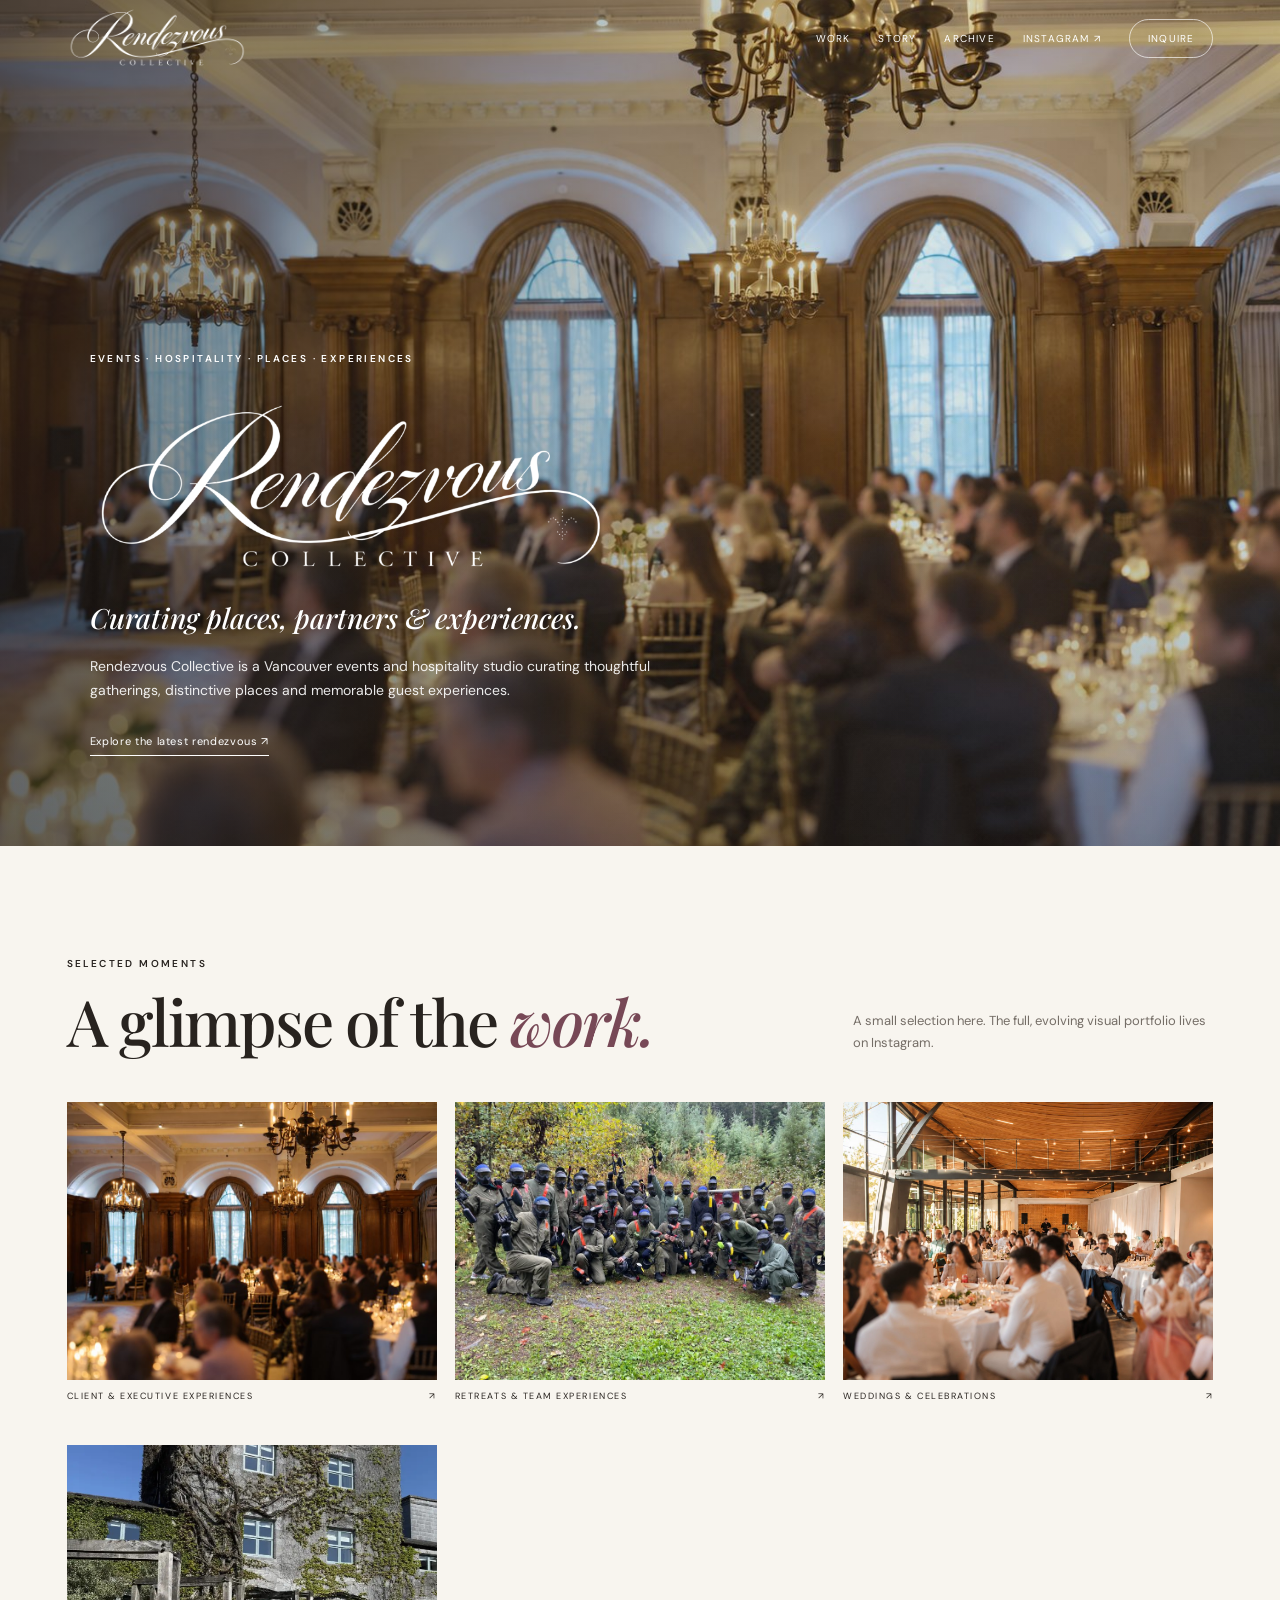
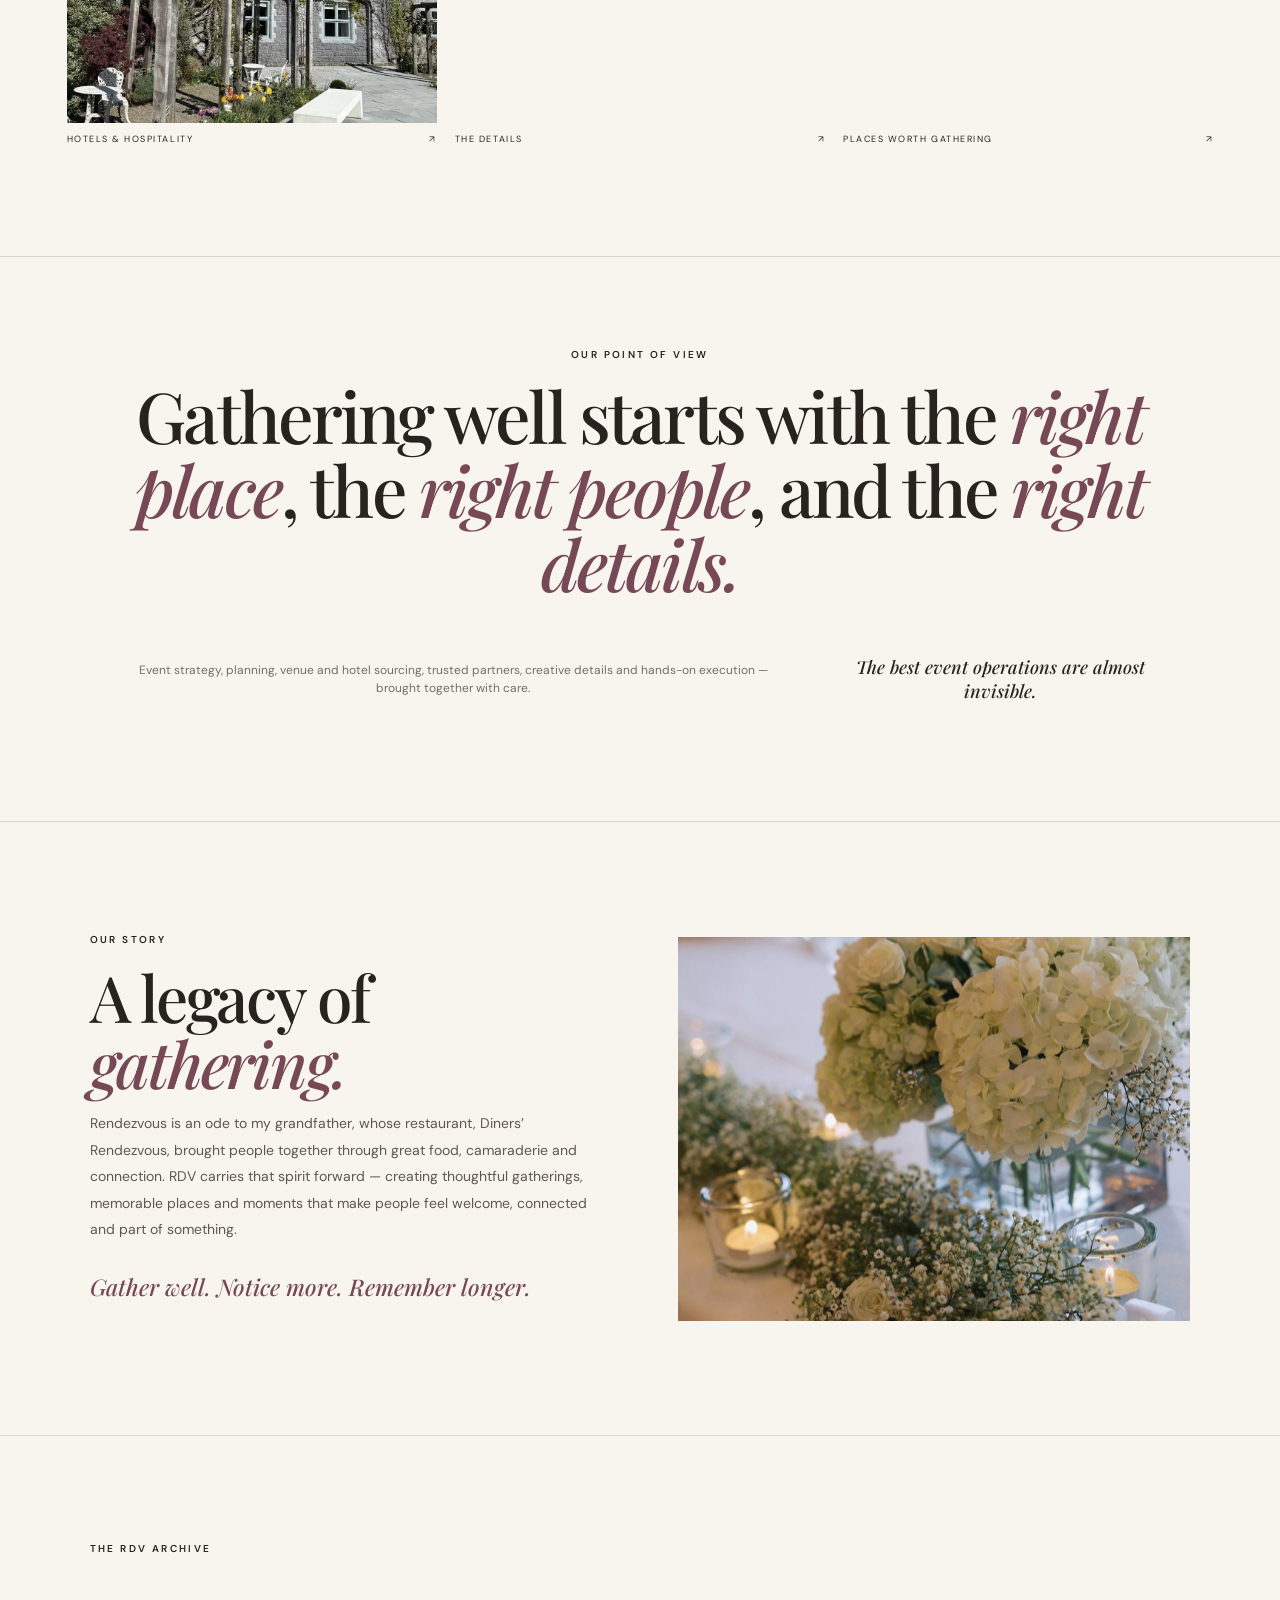
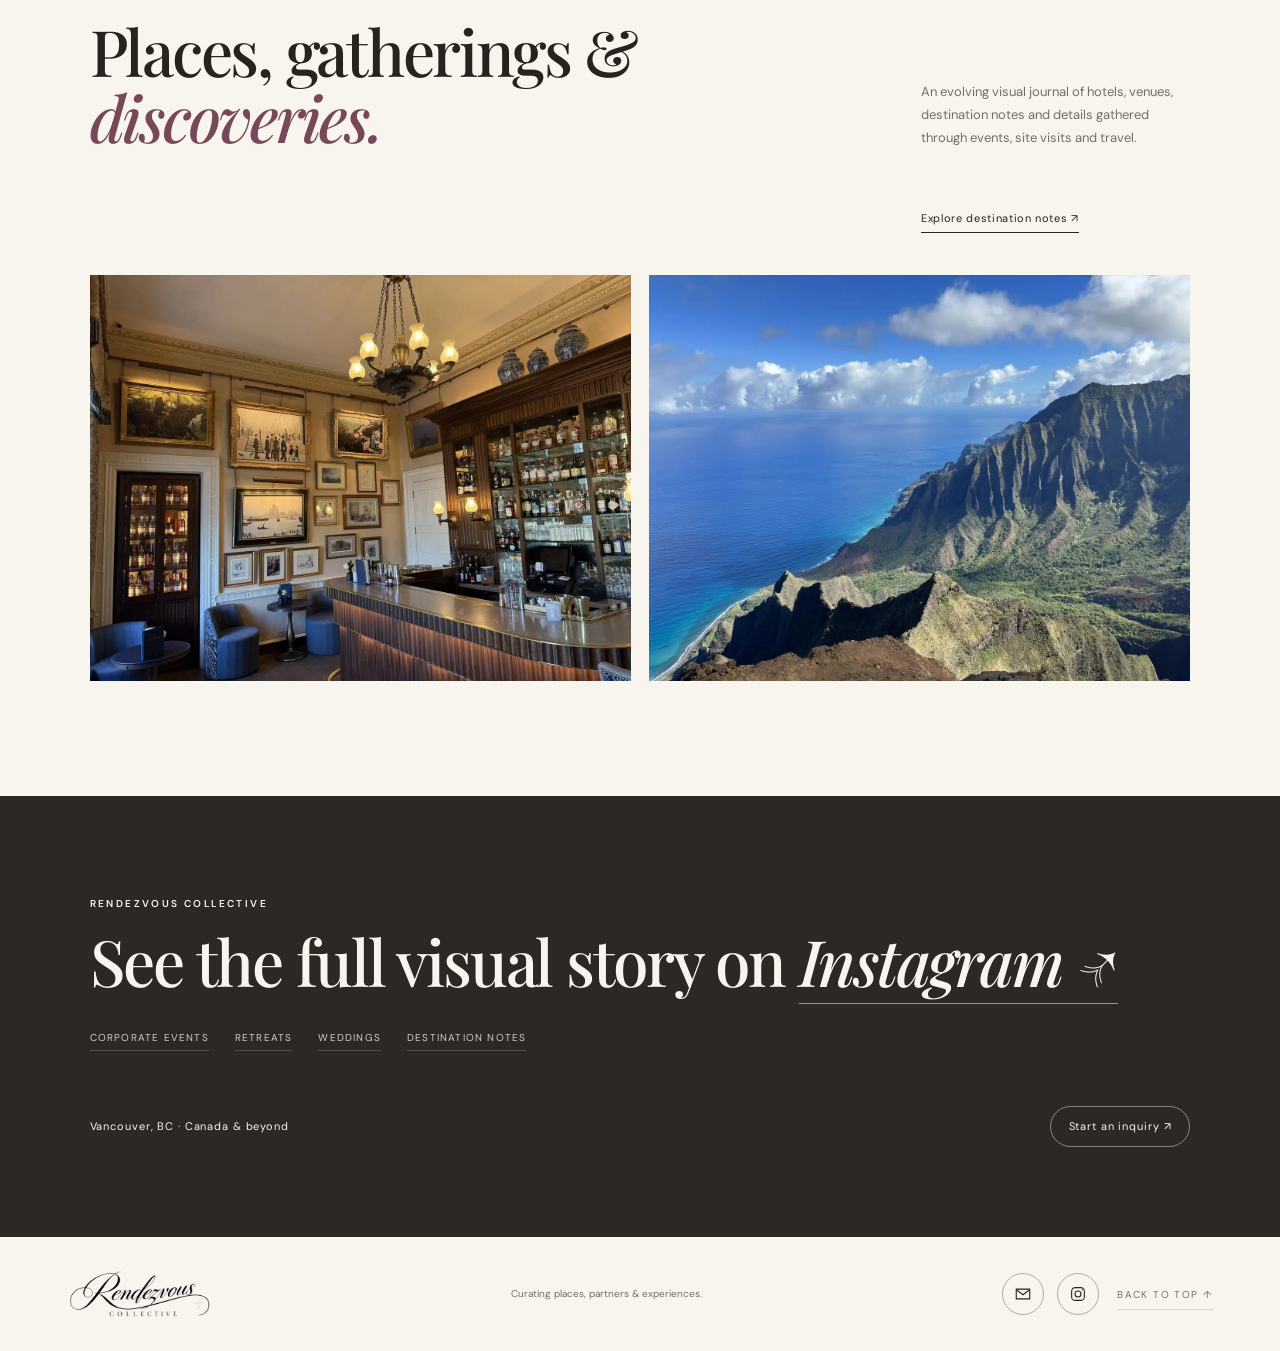
==== commit d1738683: "Preserve RDV original photography in browser-compatible JPEG" ====
--- a/index.html
+++ b/index.html
@@ -87,9 +87,9 @@
     <a class="work-item" href="corporate-events-vancouver/"><img src="images/corp-event-ballroom.jpg" alt="Guests networking at a formal chandelier-lit corporate dinner" width="1400" height="1050" loading="lazy" decoding="async"><span>Client &amp; executive experiences <b>↗</b></span></a>
     <a class="work-item" href="corporate-retreats-vancouver/"><img src="images/corp-retreat-paintball.jpg" alt="Corporate team gathered outdoors for a paintball retreat activity" width="1400" height="1050" loading="lazy" decoding="async"><span>Retreats &amp; team experiences <b>↗</b></span></a>
     <a class="work-item" href="weddings-vancouver/"><img src="images/wedding-golden-reception.jpg" alt="Guests celebrating at a warm, sunlit wedding reception" width="1400" height="933" loading="lazy" decoding="async"><span>Weddings &amp; celebrations <b>↗</b></span></a>
-    <a class="work-item" href="#archive"><img src="images/rdv-hospitality-property.webp" alt="Ivy-covered heritage hospitality property with a garden terrace" width="1000" height="1333" loading="lazy" decoding="async"><span>Hotels &amp; hospitality <b>↗</b></span></a>
+    <a class="work-item" href="#archive"><img src="images/rdv-hospitality-property.jpg" alt="Ivy-covered heritage hospitality property with a garden terrace" width="1000" height="1333" loading="lazy" decoding="async"><span>Hotels &amp; hospitality <b>↗</b></span></a>
     <a class="work-item details-item" href="https://www.instagram.com/therdvcollective/" target="_blank" rel="noopener"><img src="images/ky-roses-10.jpg" alt="White roses, candlelight and table number ten at an elegant reception" width="1024" height="1365" loading="lazy" decoding="async"><span>The details <b>↗</b></span></a>
-    <a class="work-item" href="#archive"><img src="images/rdv-city-view-lounge.webp" alt="Modern city-view lounge with floor-to-ceiling windows and seating for gatherings" width="1400" height="1050" loading="lazy" decoding="async"><span>Places worth gathering <b>↗</b></span></a>
+    <a class="work-item" href="#archive"><img src="images/rdv-city-view-lounge.jpg" alt="Modern city-view lounge with floor-to-ceiling windows and seating for gatherings" width="1400" height="1050" loading="lazy" decoding="async"><span>Places worth gathering <b>↗</b></span></a>
   </div>
 </section>
 
@@ -117,8 +117,8 @@
     <a class="arrow-link" href="destination-notes/">Explore destination notes ↗</a>
   </div>
   <div class="archive-images" aria-label="Hospitality and destination discoveries">
-    <img src="images/rdv-hospitality-bar.webp" alt="Warm wood-panelled hospitality bar with artwork and a curated bottle display" width="1400" height="1050" loading="lazy" decoding="async">
-    <img src="images/rdv-destination-coast.webp" alt="Dramatic green mountain ridges meeting the blue Pacific Ocean" width="1400" height="1050" loading="lazy" decoding="async">
+    <img src="images/rdv-hospitality-bar.jpg" alt="Warm wood-panelled hospitality bar with artwork and a curated bottle display" width="1400" height="1050" loading="lazy" decoding="async">
+    <img src="images/rdv-destination-coast.jpg" alt="Dramatic green mountain ridges meeting the blue Pacific Ocean" width="1400" height="1050" loading="lazy" decoding="async">
   </div>
 </section>
 
